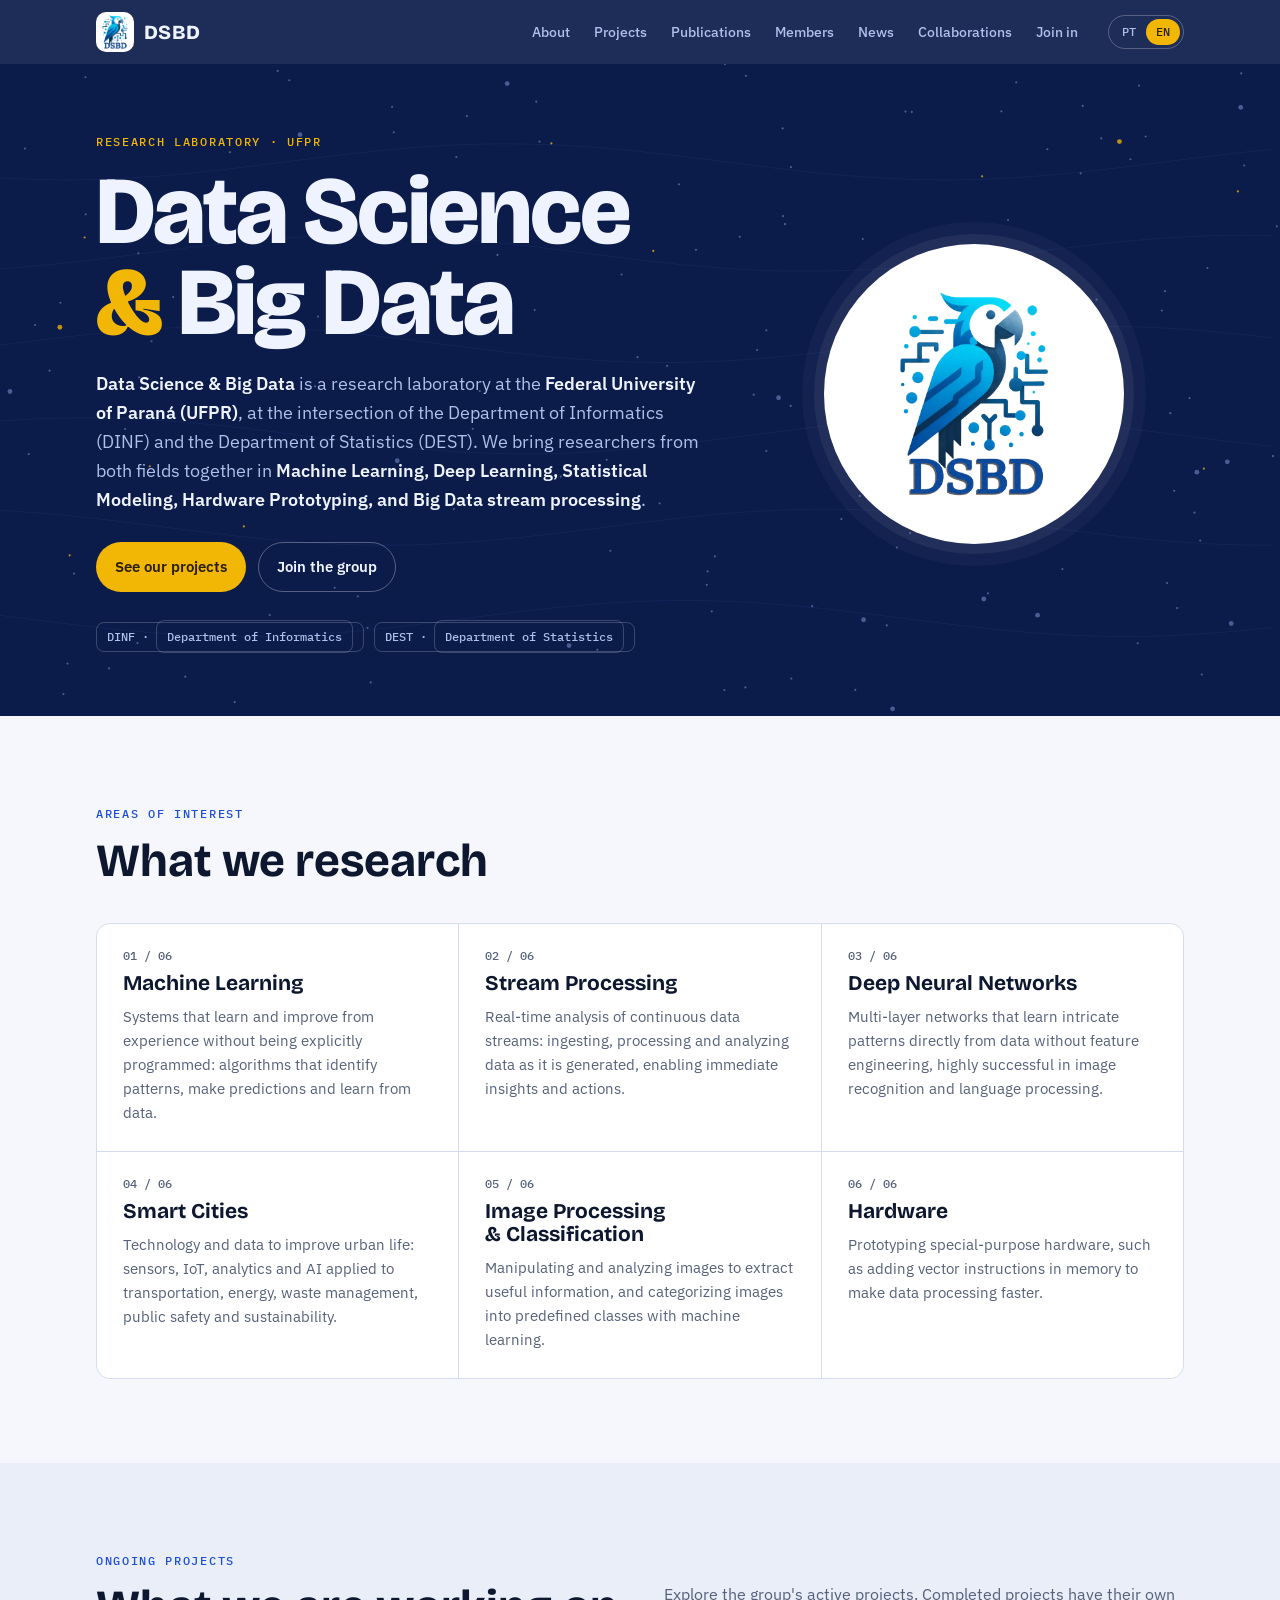
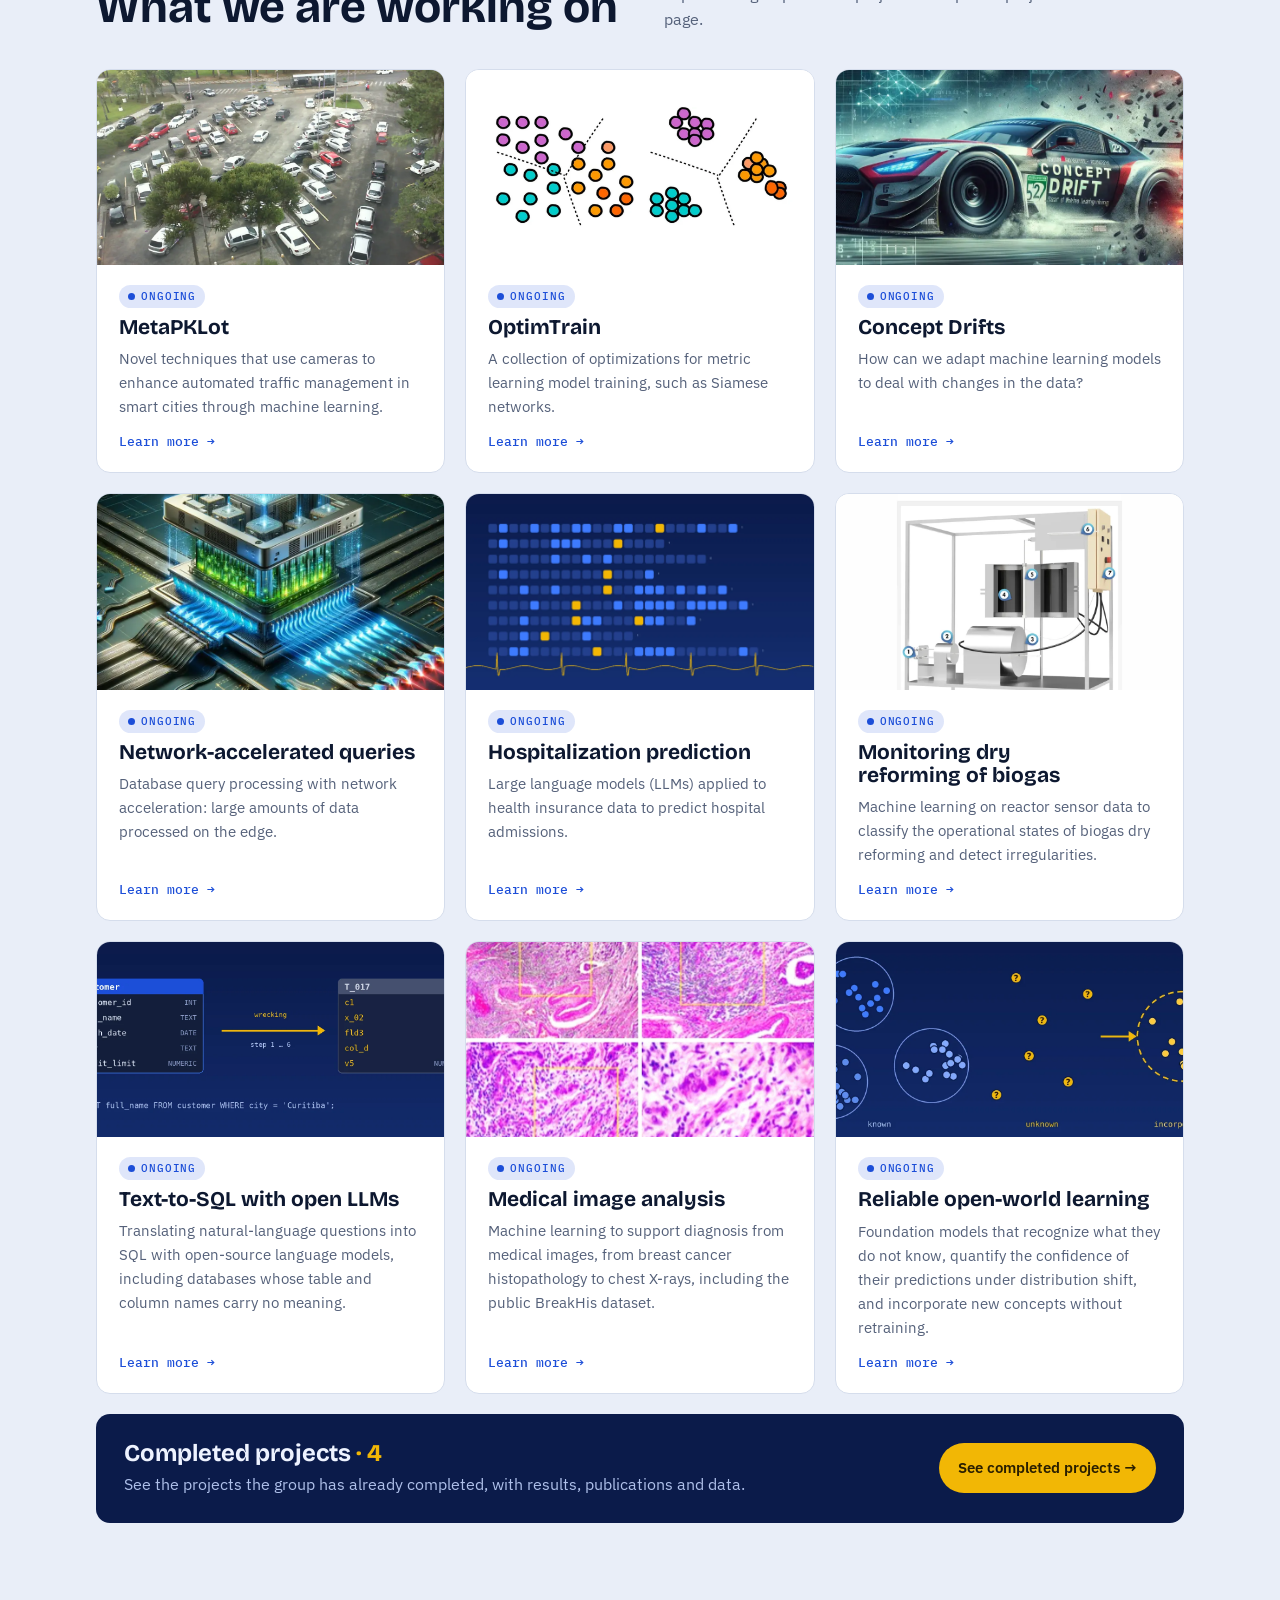
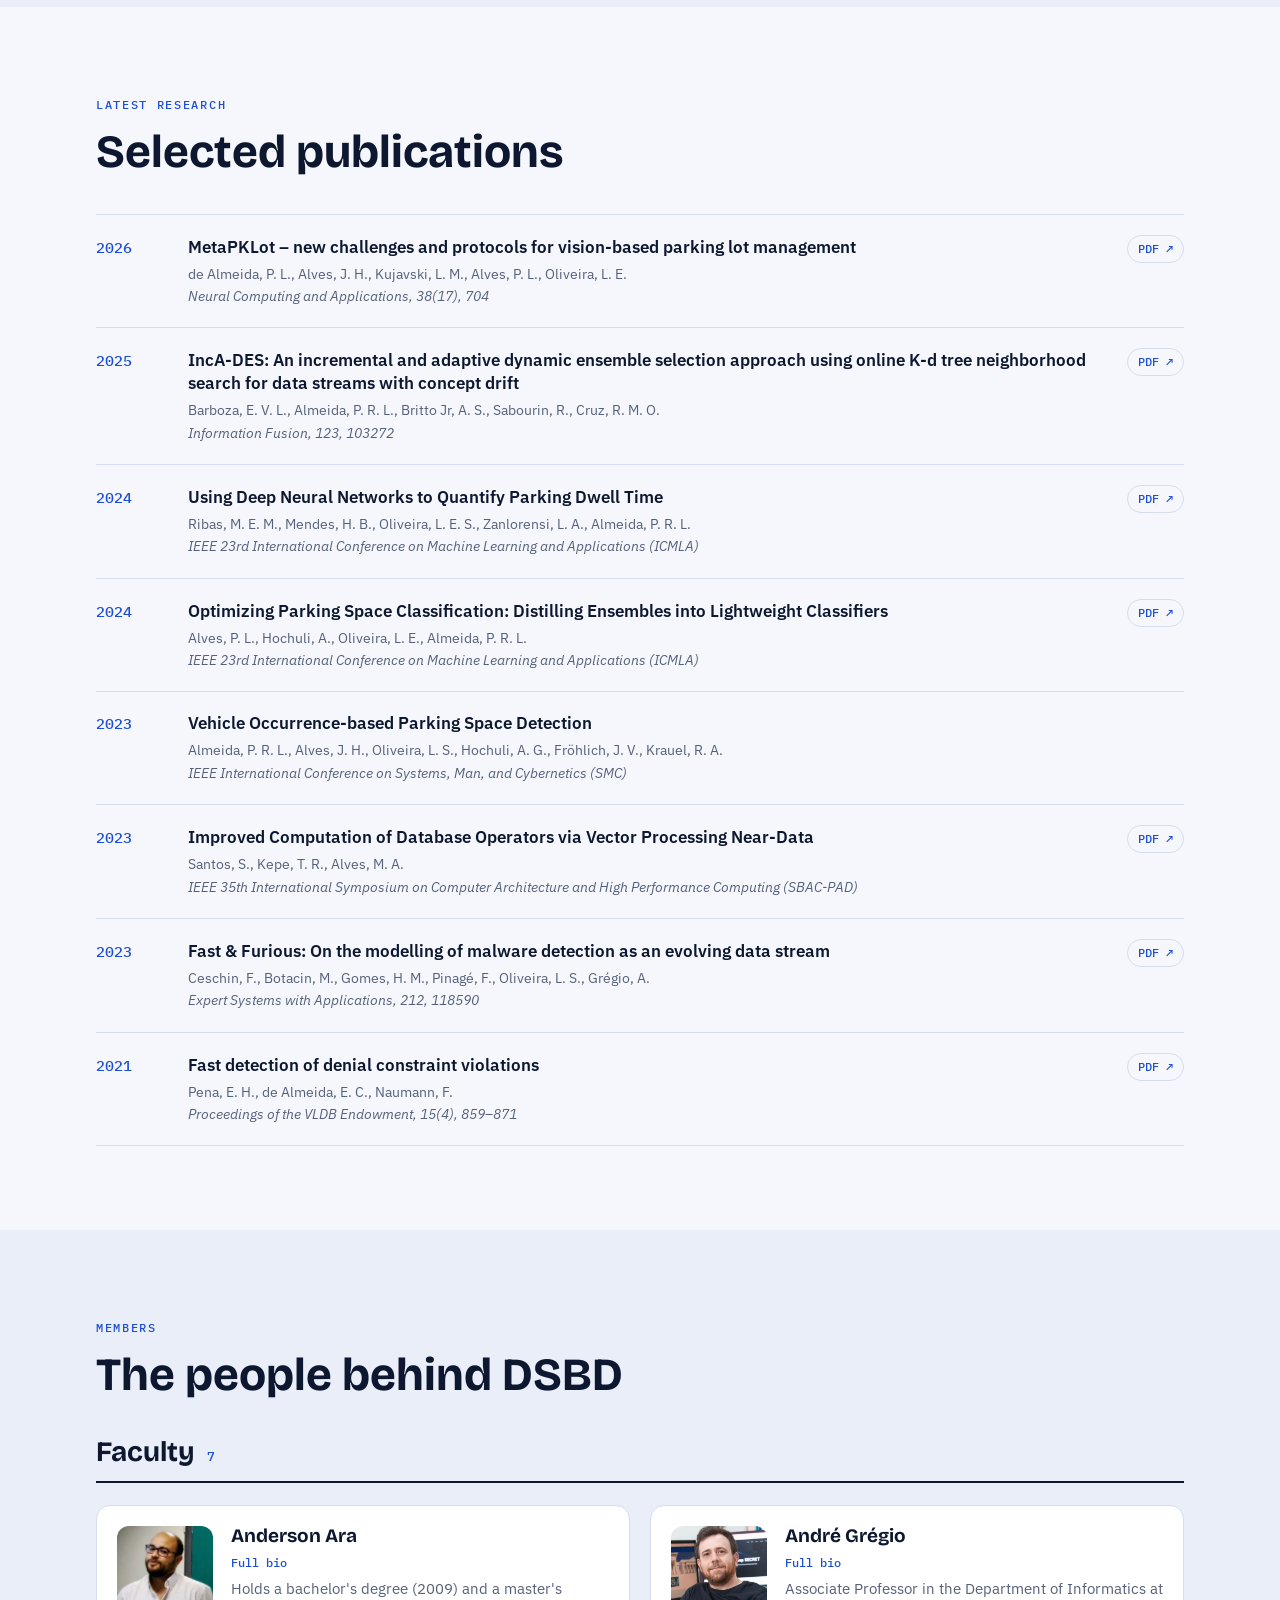
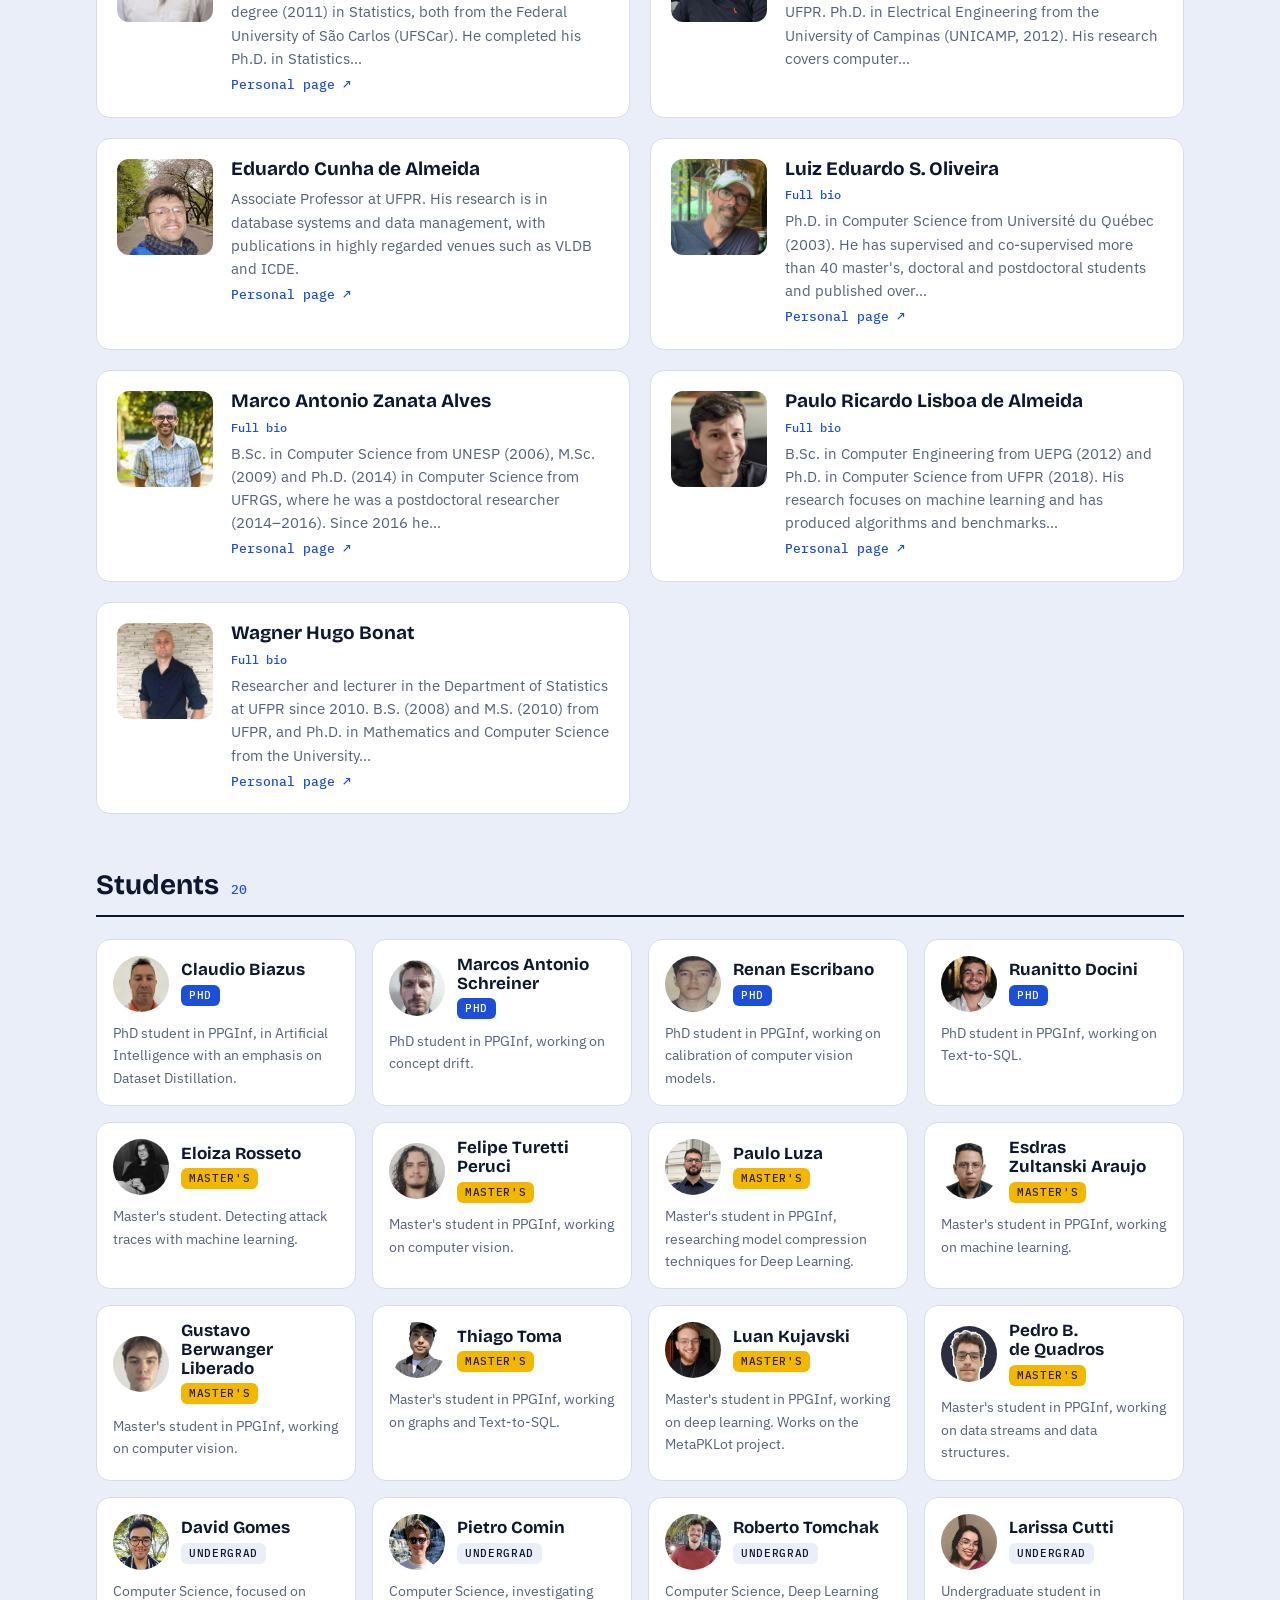
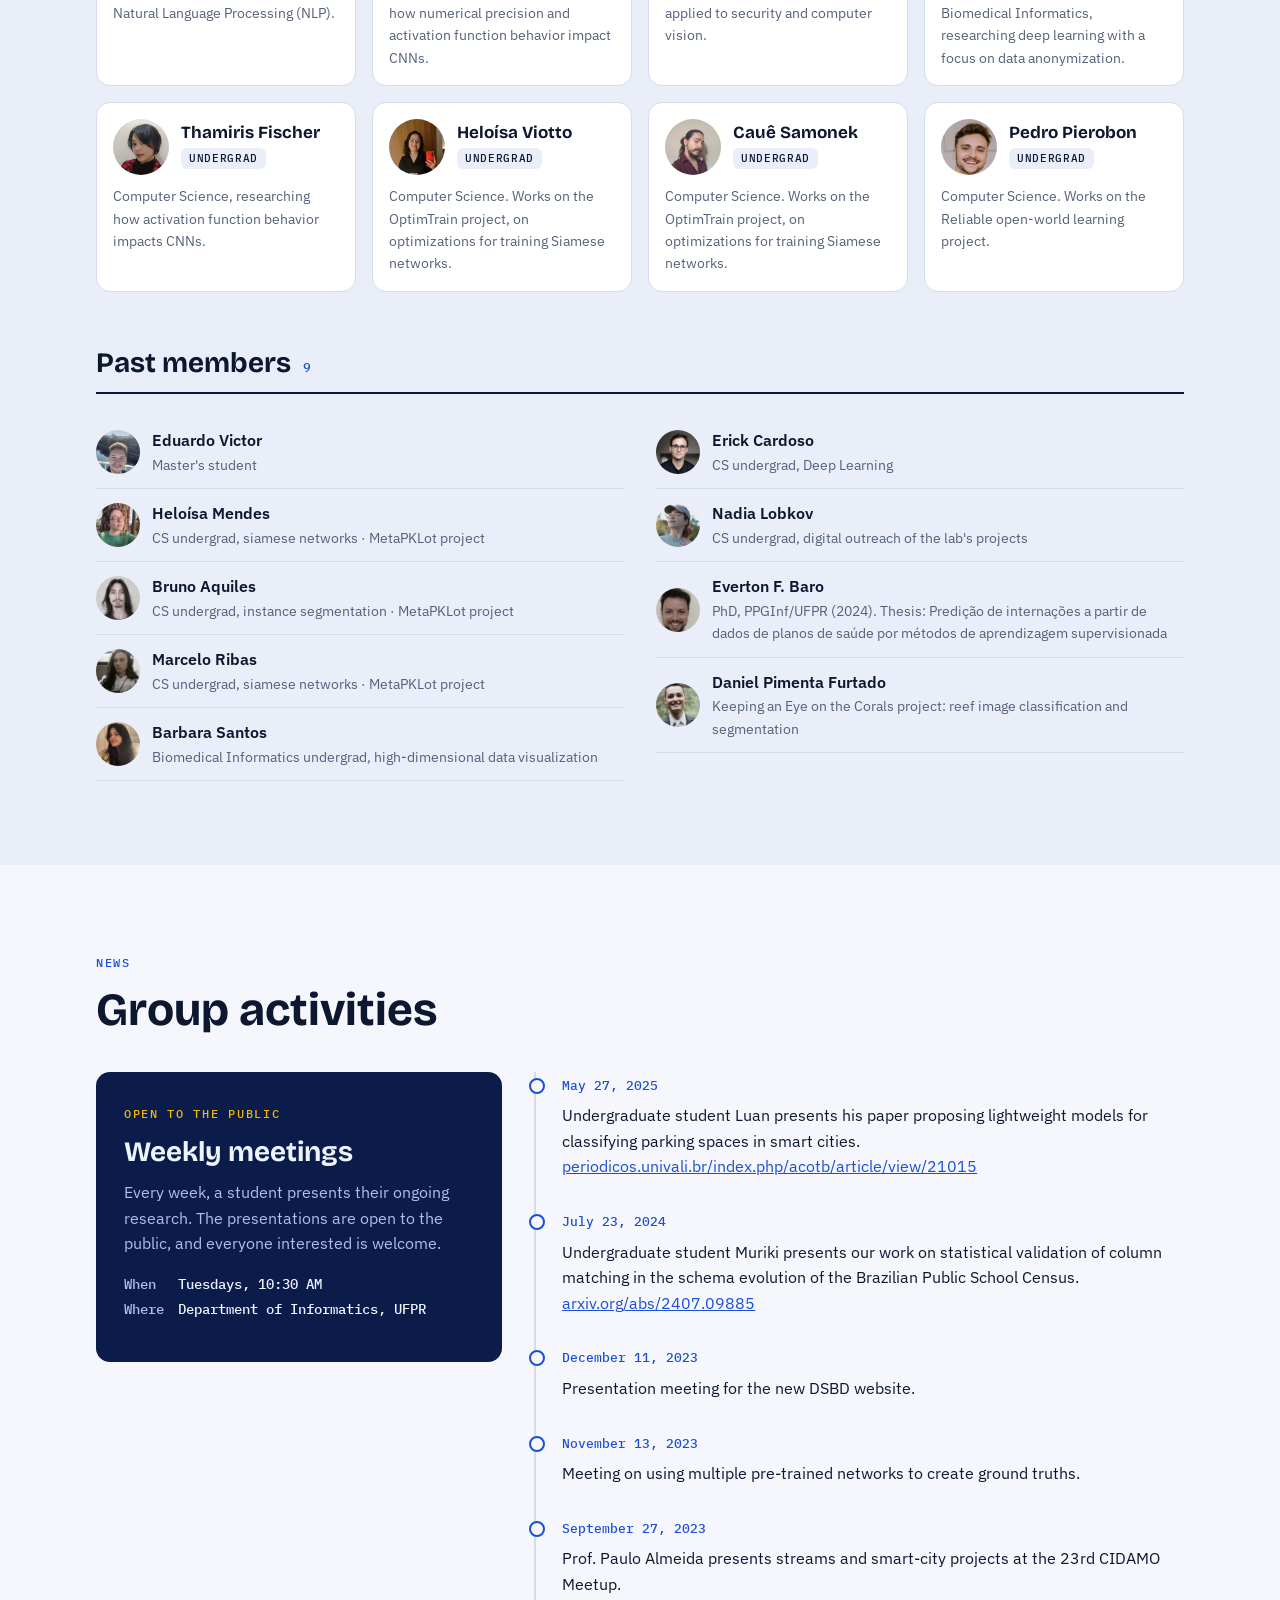
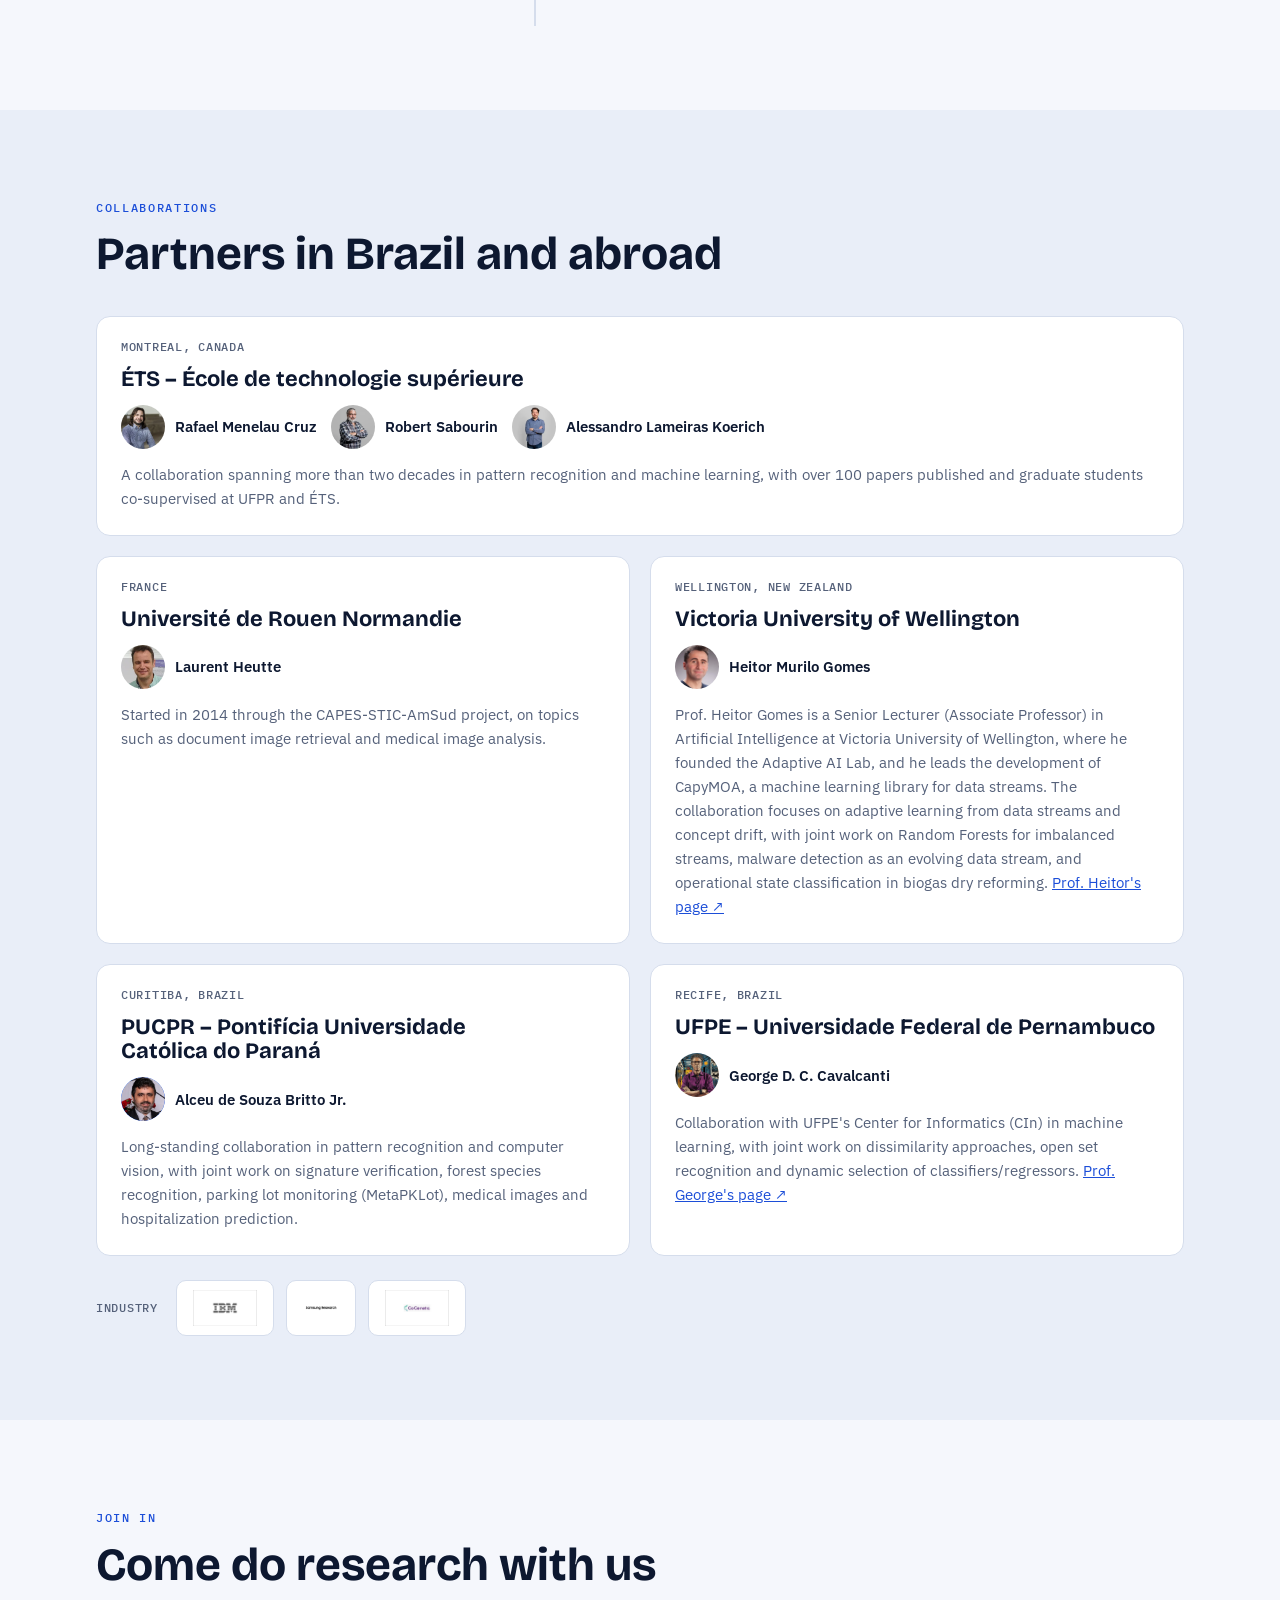
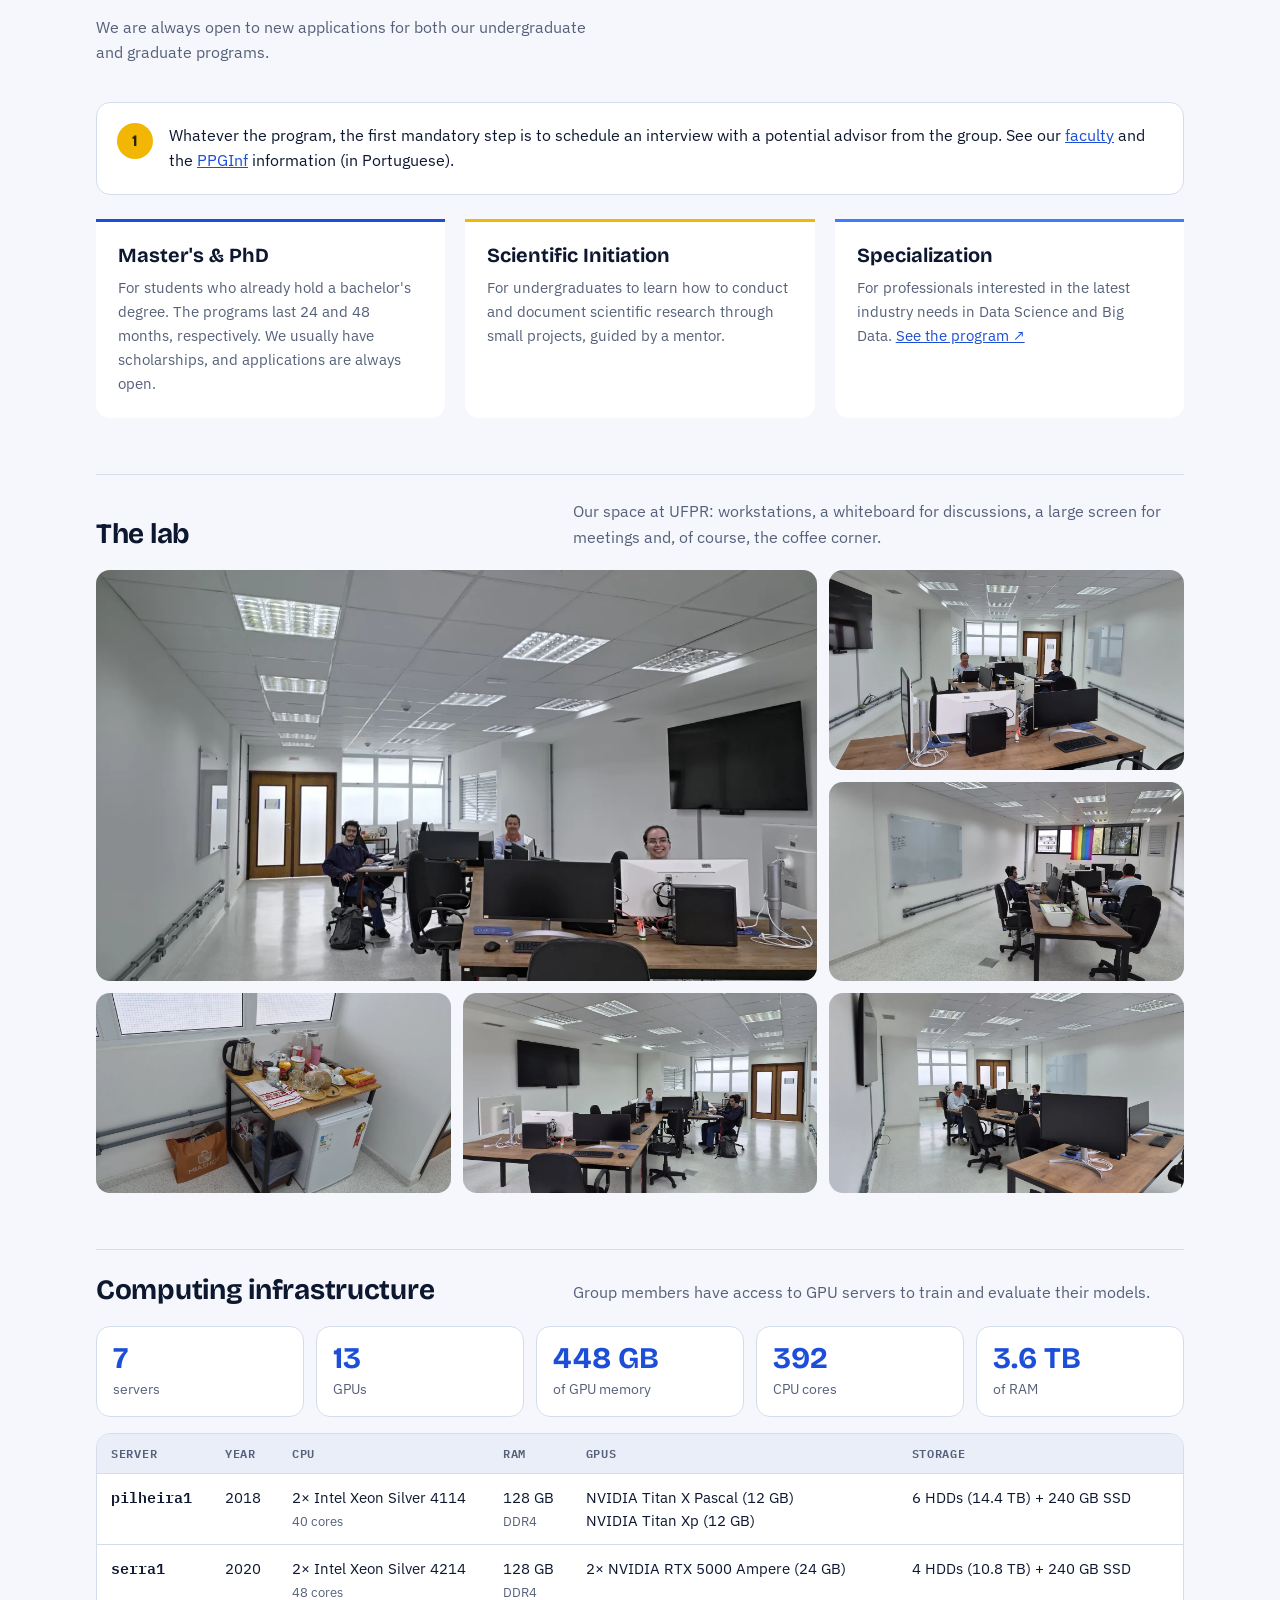
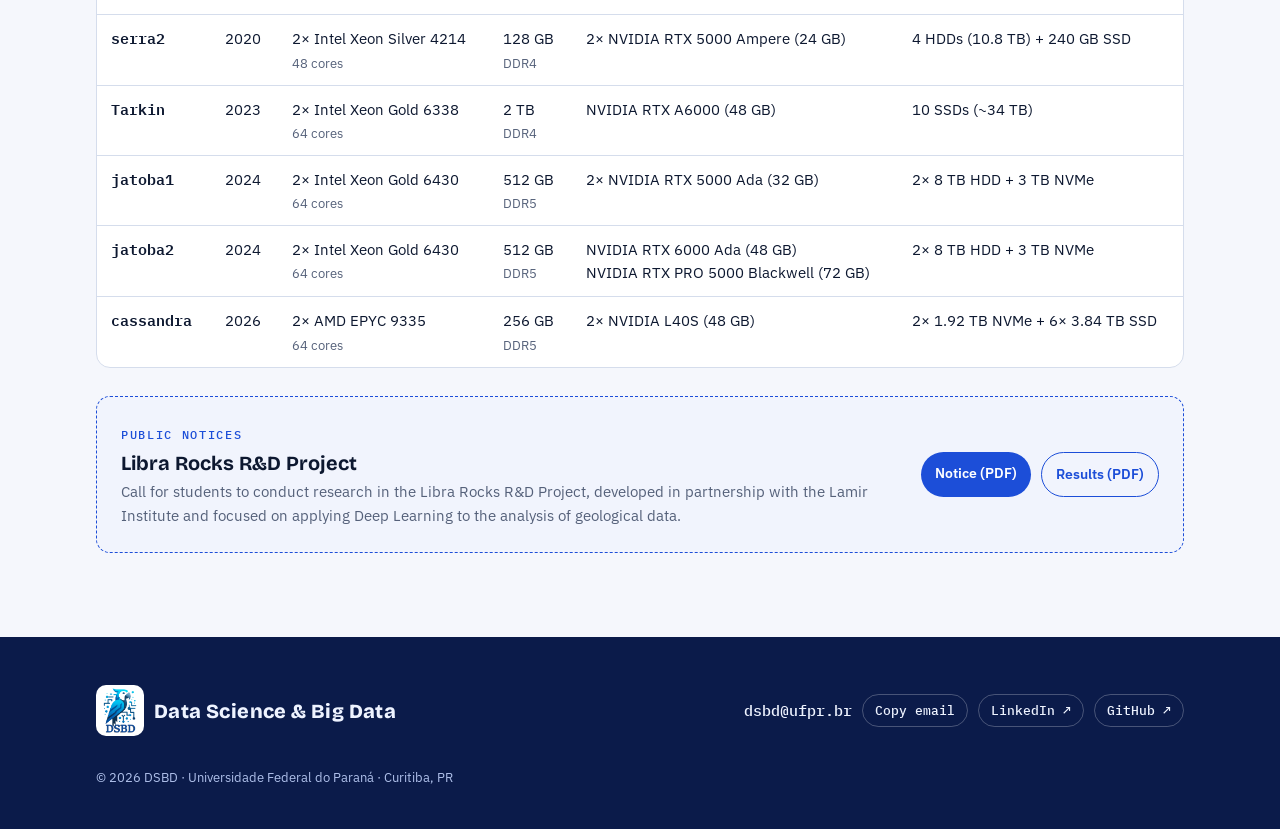
==== index.html @ 77e03396 "Integra o laboratório ao Faça parte e adiciona a infraestrutura de servidores Co-Authored-By: Claude" ====
<!doctype html>
<html lang="pt-BR">
<head>
<meta charset="utf-8">
<meta name="viewport" content="width=device-width, initial-scale=1, viewport-fit=cover">
<link rel="icon" type="image/webp" href="img/logo.webp">
<link rel="preconnect" href="https://fonts.googleapis.com">
<link rel="preconnect" href="https://fonts.gstatic.com" crossorigin>
<link rel="stylesheet" href="https://fonts.googleapis.com/css2?family=Bricolage+Grotesque:opsz,wght@12..96,500;12..96,700;12..96,800&family=IBM+Plex+Sans:wght@400;500;600&family=IBM+Plex+Mono:wght@400;500&display=swap">
<link rel="stylesheet" href="assets/site.css?v=202610221718">
<title>DSBD – Data Science &amp; Big Data · UFPR</title>
<meta name="description" content="Data Science &amp; Big Data (DSBD), laboratório de pesquisa da UFPR (DINF + DEST).">
</head>
<body data-page="home">

<section class="hero" id="sobre">
  <canvas id="stream" aria-hidden="true"></canvas>
  <div class="wrap">
    <div>
      <span class="eyebrow" data-i18n="hero_eyebrow"></span>
      <h1>Data Science<br><span class="amp">&amp;</span> Big Data</h1>
      <p class="lede" data-i18n-html="about"></p>
      <div class="cta">
        <a class="btn primary" href="#projetos" data-i18n="cta_projects"></a>
        <a class="btn ghost" href="#faca-parte" data-i18n="cta_join"></a>
      </div>
      <div class="dept"><span>DINF · <span data-i18n="dinf"></span></span><span>DEST · <span data-i18n="dest"></span></span></div>
    </div>
    <div class="logo-disc"><img src="img/logo.webp" alt="Logo do DSBD: papagaio azul" width="595" height="640"></div>
  </div>
</section>

<section class="band" id="areas">
  <div class="wrap">
    <div class="head"><div><span class="eyebrow" data-i18n="areas_eyebrow"></span><h2 data-i18n="areas_title"></h2></div></div>
    <div class="areas" id="areasList"></div>
  </div>
</section>

<section class="band alt" id="projetos">
  <div class="wrap">
    <div class="head"><div><span class="eyebrow" data-i18n="proj_eyebrow"></span><h2 data-i18n="proj_title"></h2></div><p data-i18n="proj_lede"></p></div>
    <div class="projects" id="projList"></div>
  </div>
</section>

<section class="band" id="publicacoes">
  <div class="wrap">
    <div class="head"><div><span class="eyebrow" data-i18n="pubs_eyebrow"></span><h2 data-i18n="pubs_title"></h2></div></div>
    <ol class="pubs" id="pubList"></ol>
  </div>
</section>

<section class="band alt" id="membros">
  <div class="wrap">
    <div class="head"><div><span class="eyebrow" data-i18n="mem_eyebrow"></span><h2 data-i18n="mem_title"></h2></div></div>
    <div class="mgroup">
      <div class="mhead"><h3 data-i18n="tab_fac"></h3><span class="count" id="cnt-fac"></span></div>
      <div id="panel-fac" class="faculty"></div>
    </div>
    <div class="mgroup">
      <div class="mhead"><h3 data-i18n="tab_stu"></h3><span class="count" id="cnt-stu"></span></div>
      <div id="panel-stu" class="students"></div>
    </div>
    <div class="mgroup">
      <div class="mhead"><h3 data-i18n="tab_past"></h3><span class="count" id="cnt-past"></span></div>
      <ul id="panel-past" class="past"></ul>
    </div>
  </div>
</section>

<section class="band" id="noticias">
  <div class="wrap">
    <div class="head"><div><span class="eyebrow" data-i18n="news_eyebrow"></span><h2 data-i18n="news_title"></h2></div></div>
    <div class="news-grid">
      <aside class="meeting">
        <span class="eyebrow" data-i18n="meet_eyebrow"></span>
        <h3 data-i18n="meet_title"></h3>
        <p data-i18n="meet_text"></p>
        <dl class="when">
          <dt data-i18n="meet_when"></dt><dd data-i18n="meet_day"></dd>
          <dt data-i18n="meet_where"></dt><dd data-i18n="meet_place"></dd>
        </dl>
      </aside>
      <ol class="timeline" id="newsList"></ol>
    </div>
  </div>
</section>

<section class="band alt" id="colaboracoes">
  <div class="wrap">
    <div class="head"><div><span class="eyebrow" data-i18n="col_eyebrow"></span><h2 data-i18n="col_title"></h2></div></div>
    <div class="collab" id="collabList"></div>
    <div class="industry" id="industryList"></div>
  </div>
</section>

<section class="band" id="faca-parte">
  <div class="wrap">
    <div class="head"><div><span class="eyebrow" data-i18n="join_eyebrow"></span><h2 data-i18n="join_title"></h2></div><p data-i18n="join_lede"></p></div>
    <div class="step"><span class="n">1</span><p data-i18n-html="join_step"></p></div>
    <div class="join" id="joinList"></div>

    <div class="sub" id="laboratorio">
      <div class="subhead"><h3 data-i18n="lab_title"></h3><p data-i18n="lab_lede"></p></div>
      <div class="lab" id="labList"></div>
    </div>

    <div class="sub" id="infraestrutura">
      <div class="subhead"><h3 data-i18n="srv_title"></h3><p data-i18n="srv_lede"></p></div>
      <div class="srv-stats" id="srvStats"></div>
      <div class="srv-wrap"><table class="srv" id="srvTable"></table></div>
    </div>

    <div class="notice">
      <div><span class="eyebrow" data-i18n="notice_eyebrow"></span><h3 data-i18n="notice_title"></h3><p data-i18n="notice_text"></p></div>
      <div class="links">
        <a href="docs/edital-libra-rocks.pdf" target="_blank" rel="noopener" data-i18n="notice_doc"></a>
        <a class="sec" href="docs/resultados-libra-rocks.pdf" target="_blank" rel="noopener" data-i18n="notice_res"></a>
      </div>
    </div>
  </div>
  <dialog class="lightbox" id="labBox"><button type="button" class="lb-close">×</button><img alt=""><p></p></dialog>
</section>

<script src="assets/content.js?v=202610221718"></script>
<script src="assets/site.js?v=202610221718"></script>
</body>
</html>
---- assets/site.css ----
[hidden]{display:none!important}
/* Layout: sticky bar → stream-canvas hero → alternating full-width bands, each with a 1120px inner column */
:root{
  --paper:#F5F7FC; --paper-2:#E9EEF8; --card:#FFFFFF;
  --ink:#0D1830; --muted:#55617A; --line:#D5DDEC;
  --cobalt:#1C4ED8; --cobalt-ink:#FFFFFF; --sky:#3D7BFF; --macaw:#F2B705; --macaw-ink:#2A1F00;
  --hero:#0B1B4A; --hero-ink:#EEF3FF; --hero-muted:#AFC0EA;
  --f-display:"Bricolage Grotesque", "Segoe UI", system-ui, sans-serif;
  --f-body:"IBM Plex Sans", "Segoe UI", system-ui, sans-serif;
  --f-mono:"IBM Plex Mono", ui-monospace, "SFMono-Regular", Menlo, monospace;
  --r:14px; color-scheme:light;
}
@media (prefers-color-scheme: dark){ :root:not([data-theme="light"]){
  --paper:#0A1022; --paper-2:#0F1830; --card:#131E3A;
  --ink:#E6ECF8; --muted:#9AA8C6; --line:#24304F;
  --cobalt:#5B8CFF; --cobalt-ink:#06122E; --sky:#83A9FF; --macaw:#FFCB3D; --macaw-ink:#2A1F00;
  --hero:#060D24; --hero-ink:#EEF3FF; --hero-muted:#9FB2E2; color-scheme:dark }}
:root[data-theme="dark"]{
  --paper:#0A1022; --paper-2:#0F1830; --card:#131E3A;
  --ink:#E6ECF8; --muted:#9AA8C6; --line:#24304F;
  --cobalt:#5B8CFF; --cobalt-ink:#06122E; --sky:#83A9FF; --macaw:#FFCB3D; --macaw-ink:#2A1F00;
  --hero:#060D24; --hero-ink:#EEF3FF; --hero-muted:#9FB2E2; color-scheme:dark }

*{box-sizing:border-box}
html{scroll-behavior:smooth;scroll-padding-top:80px}
body{margin:0;background:var(--paper);color:var(--ink);font:400 16px/1.6 var(--f-body)}
body::before{content:"";position:fixed;inset:0 0 auto;height:env(safe-area-inset-top,0px);z-index:60;background:var(--hero)}
a{color:var(--cobalt)}
a:focus-visible,button:focus-visible{outline:3px solid var(--macaw);outline-offset:2px;border-radius:6px}
img{max-width:100%}
.wrap{max-width:1120px;margin:0 auto;padding-left:max(16px,env(safe-area-inset-left,0px));padding-right:max(16px,env(safe-area-inset-right,0px))}
h1,h2,h3{font-family:var(--f-display);text-wrap:balance;margin:0;line-height:1.1}
.eyebrow{font:500 12px/1 var(--f-mono);letter-spacing:.14em;text-transform:uppercase;color:var(--cobalt)}

/* header */
header.bar{position:sticky;top:env(safe-area-inset-top,0px);z-index:50;background:color-mix(in srgb,var(--hero) 92%,transparent);backdrop-filter:blur(10px);color:var(--hero-ink)}
.bar .wrap{display:flex;align-items:center;gap:20px;min-height:64px}
.brand{display:flex;align-items:center;gap:10px;color:inherit;text-decoration:none;font:800 20px/1 var(--f-display);letter-spacing:.02em}
.brand img{width:38px;height:auto;background:#fff;border-radius:10px;padding:3px}
.bar nav{margin-left:auto;display:flex;gap:4px;flex-wrap:wrap}
.bar nav a{color:var(--hero-muted);text-decoration:none;font-size:14px;font-weight:500;padding:8px 10px;border-radius:8px}
.bar nav a:hover{color:var(--hero-ink);background:rgba(255,255,255,.08)}
.lang{display:flex;border:1px solid rgba(255,255,255,.25);border-radius:999px;padding:3px}
.lang button{all:unset;cursor:pointer;font:500 12px/1 var(--f-mono);padding:7px 10px;border-radius:999px;color:var(--hero-muted)}
.lang button[aria-pressed="true"]{background:var(--macaw);color:var(--macaw-ink)}
.menu-btn{all:unset;display:none;cursor:pointer;color:var(--hero-ink);font:500 13px/1 var(--f-mono);padding:8px 10px;border:1px solid rgba(255,255,255,.25);border-radius:8px}
@media (max-width:900px){
  .menu-btn{display:inline-block;margin-left:auto}
  .bar .wrap{flex-wrap:wrap}
  .bar nav{display:none;order:9;width:100%;margin:0;padding-bottom:12px}
  .bar.open nav{display:flex}
}

/* hero */
.hero{position:relative;background:var(--hero);color:var(--hero-ink);overflow:hidden}
.hero canvas{position:absolute;inset:0;width:100%;height:100%;opacity:.9}
.hero .wrap{position:relative;padding-block:72px 64px;display:grid;grid-template-columns:minmax(0,1.5fr) minmax(0,1fr);gap:40px;align-items:center}
.hero h1{font-size:clamp(44px,8vw,96px);font-weight:800;letter-spacing:-.02em;line-height:.95}
.hero h1 .amp{color:var(--macaw)}
.hero .lede{max-width:56ch;color:var(--hero-muted);font-size:18px;margin:22px 0 28px}
.hero .lede strong{color:var(--hero-ink);font-weight:600}
.hero .eyebrow{color:var(--macaw);display:block;margin-bottom:18px}
.cta{display:flex;gap:12px;flex-wrap:wrap}
.btn{display:inline-flex;align-items:center;gap:8px;text-decoration:none;font-weight:600;font-size:15px;padding:12px 18px;border-radius:999px;border:1px solid transparent}
.btn.primary{background:var(--macaw);color:var(--macaw-ink)}
.btn.ghost{color:var(--hero-ink);border-color:rgba(255,255,255,.3)}
.btn.ghost:hover{background:rgba(255,255,255,.08)}
.logo-disc{justify-self:center;width:min(300px,70vw);aspect-ratio:1;border-radius:50%;background:#fff;display:grid;place-items:center;box-shadow:0 0 0 10px rgba(255,255,255,.06),0 0 0 22px rgba(255,255,255,.03)}
.logo-disc img{width:64%;height:auto}
.dept{display:flex;gap:10px;flex-wrap:wrap;margin-top:30px;font:500 12px/1 var(--f-mono);color:var(--hero-muted)}
.dept span{border:1px solid rgba(255,255,255,.2);padding:8px 10px;border-radius:8px}
@media (max-width:760px){.hero .wrap{grid-template-columns:1fr;padding-block:44px}.logo-disc{width:150px;justify-self:start;order:-1}}

/* sections */
section.band{padding-block:84px}
section.band.alt{background:var(--paper-2)}
.head{display:flex;justify-content:space-between;align-items:end;gap:24px;flex-wrap:wrap;margin-bottom:36px}
.head h2{font-size:clamp(30px,4.5vw,46px);font-weight:700;margin-top:10px}
.head p{max-width:52ch;color:var(--muted);margin:0}

/* areas */
.areas{display:grid;grid-template-columns:repeat(3,minmax(0,1fr));gap:1px;background:var(--line);border:1px solid var(--line);border-radius:var(--r);overflow:hidden}
.area{background:var(--card);padding:26px;display:flex;flex-direction:column;gap:10px}
.area .ix{font:500 12px/1 var(--f-mono);color:var(--muted)}
.area h3{font-size:21px;font-weight:700}
.area p{margin:0;color:var(--muted);font-size:15px}
@media (max-width:900px){.areas{grid-template-columns:repeat(2,minmax(0,1fr))}}
@media (max-width:560px){.areas{grid-template-columns:1fr}}

/* projects */
.projects{display:grid;grid-template-columns:repeat(6,minmax(0,1fr));gap:20px}
.proj{grid-column:span 2;display:flex;flex-direction:column;background:var(--card);border:1px solid var(--line);border-radius:var(--r);overflow:hidden;text-decoration:none;color:inherit;transition:transform .2s,border-color .2s}
.proj.half{grid-column:span 3}
.proj.full{grid-column:1/-1}
.proj:hover{transform:translateY(-3px);border-color:var(--cobalt)}
.proj .ph{aspect-ratio:16/9;background:linear-gradient(135deg,var(--cobalt),var(--hero));overflow:hidden}
.proj .ph img{width:100%;height:100%;object-fit:cover;display:block}
.proj .bd{padding:20px 22px 24px;display:flex;flex-direction:column;gap:8px;flex:1}
.proj h3{font-size:21px}
.proj p{margin:0;color:var(--muted);font-size:15px}
.proj .more{margin-top:auto;padding-top:8px;font:500 13px/1 var(--f-mono);color:var(--cobalt)}
@media (max-width:900px){.projects{grid-template-columns:repeat(2,minmax(0,1fr))}.proj,.proj.half,.proj.full{grid-column:span 1}}
@media (max-width:560px){.projects{grid-template-columns:1fr}}

/* publications */
.pubs{list-style:none;margin:0;padding:0;display:grid;gap:0;border-top:1px solid var(--line)}
.pub{display:grid;grid-template-columns:72px minmax(0,1fr) auto;gap:20px;align-items:baseline;padding:20px 0;border-bottom:1px solid var(--line)}
.pub .yr{font:500 15px/1 var(--f-mono);color:var(--cobalt);font-variant-numeric:tabular-nums}
.pub .t{font-weight:600;font-size:17px;line-height:1.35}
.pub .a{color:var(--muted);font-size:14px;margin-top:4px}
.pub .v{font-style:italic;font-size:14px;color:var(--muted)}
.pub a.pdf{font:500 12px/1 var(--f-mono);text-decoration:none;border:1px solid var(--line);padding:7px 10px;border-radius:999px;white-space:nowrap}
.pub a.pdf:hover{border-color:var(--cobalt)}
@media (max-width:640px){.pub{grid-template-columns:1fr;gap:6px}}

/* members */
.faculty{display:grid;grid-template-columns:repeat(2,minmax(0,1fr));gap:20px}
.fac{display:grid;grid-template-columns:96px minmax(0,1fr);gap:18px;background:var(--card);border:1px solid var(--line);border-radius:var(--r);padding:20px}
.avatar{width:100%;aspect-ratio:1;border-radius:12px;object-fit:cover;background:linear-gradient(135deg,var(--sky),var(--cobalt));display:grid;place-items:center;color:#fff;font:700 26px/1 var(--f-display)}
.fac h3{font-size:19px}
.fac p{margin:8px 0 0;color:var(--muted);font-size:14.5px}
.fac details summary{cursor:pointer;color:var(--cobalt);font:500 12px/1 var(--f-mono);margin-top:10px;list-style:none}
.fac details summary::-webkit-details-marker{display:none}
.students{display:grid;grid-template-columns:repeat(auto-fill,minmax(230px,1fr));gap:16px}
.stu{background:var(--card);border:1px solid var(--line);border-radius:var(--r);padding:16px;display:flex;flex-direction:column;gap:10px}
.stu .top{display:flex;gap:12px;align-items:center}
.stu .avatar{width:56px;border-radius:50%;font-size:18px;flex:none}
.stu h3{font-size:17px}
.stu p{margin:0;color:var(--muted);font-size:14px}
.chip{display:inline-block;font:500 11px/1 var(--f-mono);letter-spacing:.06em;text-transform:uppercase;padding:5px 8px;border-radius:6px;background:var(--paper-2);color:var(--ink);margin-top:5px}
.chip.phd{background:var(--cobalt);color:var(--cobalt-ink)}
.chip.ms{background:var(--macaw);color:var(--macaw-ink)}
.past{columns:2 280px;column-gap:32px;margin:0;padding:0;list-style:none}
.past li{break-inside:avoid;padding:12px 0;border-bottom:1px solid var(--line)}
.past b{font-weight:600}
.past span{display:block;color:var(--muted);font-size:14px}
@media (max-width:760px){.faculty{grid-template-columns:1fr}.fac{grid-template-columns:72px minmax(0,1fr)}}

/* news */
.news-grid{display:grid;grid-template-columns:minmax(0,1fr) minmax(0,1.6fr);gap:32px;align-items:start}
.meeting{background:var(--hero);color:var(--hero-ink);border-radius:var(--r);padding:28px;position:sticky;top:96px}
.meeting .eyebrow{color:var(--macaw)}
.meeting h3{font-size:28px;margin:12px 0}
.meeting p{color:var(--hero-muted);margin:0 0 18px}
.when{display:grid;grid-template-columns:auto 1fr;gap:6px 14px;font:500 14px/1.4 var(--f-mono)}
.when dt{color:var(--hero-muted)}
.when dd{margin:0}
.timeline{list-style:none;margin:0;padding:0;border-left:2px solid var(--line)}
.timeline li{position:relative;padding:0 0 28px 26px}
.timeline li::before{content:"";position:absolute;left:-7px;top:6px;width:12px;height:12px;border-radius:50%;background:var(--paper);border:2px solid var(--cobalt)}
.timeline time{font:500 13px/1 var(--f-mono);color:var(--cobalt)}
.timeline p{margin:6px 0 0}
.timeline a{word-break:break-word}
@media (max-width:800px){.news-grid{grid-template-columns:1fr}.meeting{position:static}}

/* collaborations */
.collab{display:grid;grid-template-columns:repeat(2,minmax(0,1fr));gap:20px}
.inst{background:var(--card);border:1px solid var(--line);border-radius:var(--r);padding:24px;display:flex;flex-direction:column;gap:14px}
.inst.wide{grid-column:1/-1}
.inst .where{font:500 12px/1 var(--f-mono);color:var(--muted);letter-spacing:.06em;text-transform:uppercase}
.inst h3{font-size:22px}
.inst p{margin:0;color:var(--muted);font-size:15px}
.people{display:flex;gap:14px;flex-wrap:wrap}
.person{display:flex;align-items:center;gap:10px;font-weight:600;font-size:14.5px}
.person .avatar{width:44px;border-radius:50%;font-size:15px}
.industry{display:flex;gap:12px;flex-wrap:wrap;margin-top:24px;align-items:center}
.industry .lbl{font:500 12px/1 var(--f-mono);color:var(--muted);letter-spacing:.06em;text-transform:uppercase;margin-right:6px}
.industry span.co{font:700 18px/1 var(--f-display);padding:12px 18px;border:1px solid var(--line);border-radius:10px;background:var(--card)}
@media (max-width:760px){.collab{grid-template-columns:1fr}}

/* join */
.join{display:grid;grid-template-columns:repeat(3,minmax(0,1fr));gap:20px}
.join .opt{border-top:3px solid var(--cobalt);background:var(--card);border-radius:0 0 var(--r) var(--r);padding:22px;display:flex;flex-direction:column;gap:10px}
.join .opt:nth-child(2){border-top-color:var(--macaw)}
.join .opt:nth-child(3){border-top-color:var(--sky)}
.join h3{font-size:20px}
.join p{margin:0;color:var(--muted);font-size:15px}
.step{display:flex;gap:16px;align-items:flex-start;background:var(--card);border:1px solid var(--line);border-radius:var(--r);padding:20px;margin-bottom:24px}
.step .n{flex:none;width:36px;height:36px;border-radius:50%;background:var(--macaw);color:var(--macaw-ink);display:grid;place-items:center;font:700 16px/1 var(--f-display)}
.step p{margin:0}
.notice{margin-top:28px;display:grid;grid-template-columns:minmax(0,1fr) auto;gap:20px;align-items:center;padding:24px;border-radius:var(--r);border:1px dashed var(--cobalt);background:color-mix(in srgb,var(--cobalt) 6%,var(--card))}
.notice h3{font-size:20px;margin:6px 0}
.notice p{margin:0;color:var(--muted);font-size:15px}
.notice .links{display:flex;gap:10px;flex-wrap:wrap}
.notice .links a{text-decoration:none;font-weight:600;font-size:14px;padding:10px 14px;border-radius:999px;background:var(--cobalt);color:var(--cobalt-ink)}
.notice .links a.sec{background:transparent;color:var(--cobalt);border:1px solid var(--cobalt)}
@media (max-width:820px){.join{grid-template-columns:1fr}.notice{grid-template-columns:1fr}}

/* footer */
footer{background:var(--hero);color:var(--hero-muted);padding-block:48px 40px}
footer .wrap{display:flex;gap:32px;flex-wrap:wrap;justify-content:space-between;align-items:center}
footer .brand img{width:48px}
footer .brand{color:var(--hero-ink)}
footer .contact{display:flex;gap:10px;flex-wrap:wrap;align-items:center}
footer .mail{font:500 15px/1 var(--f-mono);color:var(--hero-ink);user-select:all}
footer button,footer a.li{all:unset;cursor:pointer;font:500 13px/1 var(--f-mono);padding:9px 12px;border:1px solid rgba(255,255,255,.25);border-radius:999px;color:var(--hero-ink)}
footer small{display:block;width:100%;font-size:13px}
@media (prefers-reduced-motion:reduce){html{scroll-behavior:auto}.proj{transition:none}}

/* ---------- logo sizing for local webp ---------- */
.brand img{object-fit:contain}

/* ---------- industry logos ---------- */
.industry .co-logo{display:flex;align-items:center;justify-content:center;background:#fff;border:1px solid var(--line);border-radius:10px;padding:10px 16px;height:56px}
.industry .co-logo img{max-height:36px;width:auto;display:block}

/* ---------- finished-projects call-out on home ---------- */
.finished-cta{grid-column:1/-1;display:grid;grid-template-columns:minmax(0,1fr) auto;gap:20px;align-items:center;padding:26px 28px;border-radius:var(--r);background:var(--hero);color:var(--hero-ink);text-decoration:none}
.finished-cta h3{font-size:24px}
.finished-cta p{margin:6px 0 0;color:var(--hero-muted)}
.finished-cta .btn{white-space:nowrap}
.finished-cta:hover .btn{filter:brightness(1.05)}
@media (max-width:640px){.finished-cta{grid-template-columns:1fr}}

/* ---------- status chip ---------- */
.status{display:inline-flex;align-items:center;gap:6px;font:500 11px/1 var(--f-mono);letter-spacing:.08em;text-transform:uppercase;padding:6px 9px;border-radius:999px;width:max-content}
.status::before{content:"";width:7px;height:7px;border-radius:50%;background:currentColor}
.status.ongoing{background:color-mix(in srgb,var(--cobalt) 14%,transparent);color:var(--cobalt)}
.status.finished{background:color-mix(in srgb,var(--macaw) 22%,transparent);color:var(--ink)}
.status.finished::before{background:var(--macaw)}

/* ---------- sub-page hero ---------- */
.subhero{background:var(--hero);color:var(--hero-ink)}
.subhero .wrap{padding-block:56px 48px}
.subhero .eyebrow{color:var(--macaw)}
.subhero h1{font-size:clamp(34px,6vw,64px);font-weight:800;letter-spacing:-.015em;margin-top:14px}
.subhero p{color:var(--hero-muted);max-width:60ch;font-size:18px;margin:16px 0 0}
.subhero a.back{display:inline-block;margin-top:22px;color:var(--hero-ink);font:500 13px/1 var(--f-mono);text-decoration:none;border-bottom:1px solid rgba(255,255,255,.35);padding-bottom:4px}
.subhero .status.finished{color:var(--hero-ink)}
.subhero .status.ongoing{color:var(--sky)}

/* ---------- finished list ---------- */
.fin-list{display:grid;gap:24px}
.fin-item{display:grid;grid-template-columns:minmax(0,1fr) minmax(0,1.4fr);background:var(--card);border:1px solid var(--line);border-radius:var(--r);overflow:hidden;text-decoration:none;color:inherit;transition:border-color .2s,transform .2s}
.fin-item:hover{border-color:var(--cobalt);transform:translateY(-2px)}
.fin-item .ph{position:relative;min-height:240px;background:linear-gradient(135deg,var(--cobalt),var(--hero))}
.fin-item .ph img{position:absolute;inset:0;width:100%;height:100%;object-fit:cover;display:block}
.fin-item .bd{padding:26px 28px;display:flex;flex-direction:column;gap:12px;min-width:0}
.fin-item h2{font-size:26px}
.fin-item p{margin:0;color:var(--muted)}
.tags{display:flex;gap:6px;flex-wrap:wrap}
.tags span{font:500 12px/1 var(--f-mono);padding:6px 8px;border-radius:6px;background:var(--paper-2);color:var(--ink)}
.fin-item .meta{font:500 13px/1.4 var(--f-mono);color:var(--muted)}
.fin-item .more{margin-top:auto;font:500 13px/1 var(--f-mono);color:var(--cobalt)}
@media (max-width:760px){.fin-item{grid-template-columns:1fr}.fin-item .ph{aspect-ratio:16/9;min-height:0;max-width:100%}}

/* ---------- project detail ---------- */
.pcover{max-width:1120px;margin:0 auto;padding-left:max(16px,env(safe-area-inset-left,0px));padding-right:max(16px,env(safe-area-inset-right,0px));margin-top:-1px}
.pcover img{display:block;width:100%;max-height:420px;object-fit:cover;border-radius:0 0 var(--r) var(--r)}
.pgrid{display:grid;grid-template-columns:minmax(0,1fr) 320px;gap:48px;align-items:start}
.pbody{display:grid;gap:44px;min-width:0}
.pbody section h2{font-size:clamp(24px,3vw,30px);font-weight:700;margin-bottom:14px}
.pbody section p,.pbody section li{font-size:17px;line-height:1.7;max-width:68ch}
.pbody section ul{padding-left:20px;display:grid;gap:10px}
.pbody figure{margin:22px 0 0;background:var(--card);border:1px solid var(--line);border-radius:var(--r);padding:14px}
.pbody figure img{display:block;width:100%;height:auto;border-radius:8px;background:#fff}
.pbody figcaption{font-size:14px;color:var(--muted);margin-top:10px}
.pside{display:grid;gap:22px;position:sticky;top:96px}
.box{background:var(--card);border:1px solid var(--line);border-radius:var(--r);padding:20px}
.box h3{font:500 12px/1 var(--f-mono);letter-spacing:.12em;text-transform:uppercase;color:var(--muted);margin-bottom:14px}
.box ul{list-style:none;margin:0;padding:0;display:grid;gap:12px}
.box li a{font-weight:600;text-decoration:none}
.box li a:hover{text-decoration:underline}
.box li span{display:block;font-size:13px;color:var(--muted);margin-top:2px}
.team{display:grid;gap:10px}
.team .m{display:flex;align-items:center;gap:10px;font-size:14.5px;font-weight:600}
.team .m small{display:block;font-weight:400;color:var(--muted);font-size:12.5px}
.team .avatar{width:38px;border-radius:50%;font-size:13px;flex:none}
@media (max-width:900px){.pgrid{grid-template-columns:1fr}.pside{position:static}}

/* ---------- members: grouped ---------- */
.mgroup+.mgroup{margin-top:56px}
.mhead{display:flex;align-items:baseline;gap:12px;padding-bottom:14px;margin-bottom:22px;border-bottom:2px solid var(--ink)}
.mhead h3{font-size:clamp(22px,3vw,28px);font-weight:700}
.mhead .count{font:500 13px/1 var(--f-mono);color:var(--cobalt);font-variant-numeric:tabular-nums}
.past li{display:flex;gap:12px;align-items:center}
.past li .avatar{width:44px;border-radius:50%;font-size:14px;flex:none;filter:grayscale(.35)}

.pbody code{font:500 .9em/1 var(--f-mono);background:var(--paper-2);padding:2px 6px;border-radius:5px}

.pbody .video{position:relative;aspect-ratio:16/9;max-width:100%;margin:22px 0;border-radius:var(--r);overflow:hidden;background:#000;border:1px solid var(--line)}
.pbody .video iframe{position:absolute;inset:0;width:100%;height:100%;border:0}
.pbody section p a{font-weight:600;white-space:nowrap}

.pbody .note{font-size:15px;color:var(--muted);border-left:3px solid var(--macaw);padding:4px 0 4px 14px;margin-top:16px}

.past li span.avatar{display:grid;place-items:center;margin:0;font:700 14px/1 var(--f-display);color:#fff}

.fac .fac-link{display:inline-block;margin-top:8px;font:500 13px/1 var(--f-mono);color:var(--cobalt);text-decoration:none}
.fac .fac-link:hover{text-decoration:underline}

.team .m a{color:inherit;text-decoration:underline;text-decoration-color:var(--line);text-underline-offset:3px}
.team .m a:hover{color:var(--cobalt);text-decoration-color:currentColor}

/* laboratório */
.lab{display:grid;grid-template-columns:repeat(3,minmax(0,1fr));gap:12px}
.lab-ph{all:unset;cursor:zoom-in;display:block;border-radius:var(--r);overflow:hidden;background:var(--paper-2);aspect-ratio:16/9}
.lab-ph:first-child{grid-column:span 2;grid-row:span 2;aspect-ratio:auto}
.lab-ph img{width:100%;height:100%;object-fit:cover;display:block;transition:transform .4s ease}
.lab-ph:hover img{transform:scale(1.03)}
.lab-ph:focus-visible{outline:3px solid var(--cobalt);outline-offset:2px}
@media (max-width:760px){.lab{grid-template-columns:repeat(2,minmax(0,1fr))}.lab-ph:first-child{grid-row:auto;aspect-ratio:16/9}.lab-ph:last-child{grid-column:span 2}}
.lightbox{border:0;padding:0;background:transparent;max-width:min(1280px,94vw);max-height:92vh;overflow:visible}
.lightbox::backdrop{background:rgba(8,12,24,.86)}
.lightbox img{display:block;max-width:100%;max-height:84vh;border-radius:var(--r)}
.lightbox p{margin:10px 0 0;color:#fff;font-size:15px;text-align:center}
.lb-close{position:absolute;top:-14px;right:-14px;width:36px;height:36px;border-radius:50%;border:0;background:#fff;color:#111;font:600 22px/1 sans-serif;cursor:pointer}

/* faça parte: laboratório e infraestrutura */
.sub{margin-top:56px}
.subhead{display:grid;grid-template-columns:minmax(0,1fr) minmax(0,1.4fr);gap:8px 40px;align-items:end;margin-bottom:20px;padding-top:24px;border-top:1px solid var(--line)}
.subhead h3{font:700 clamp(22px,2.6vw,28px)/1.15 var(--f-display);margin:0;letter-spacing:-.01em}
.subhead p{margin:0;color:var(--muted)}
@media (max-width:760px){.subhead{grid-template-columns:1fr}}
.srv-stats{display:grid;grid-template-columns:repeat(5,minmax(0,1fr));gap:12px;margin-bottom:16px}
.srv-stats div{background:var(--card);border:1px solid var(--line);border-radius:var(--r);padding:16px}
.srv-stats b{display:block;font:700 clamp(22px,2.6vw,30px)/1 var(--f-display);color:var(--cobalt)}
.srv-stats span{display:block;margin-top:6px;font-size:13.5px;color:var(--muted)}
@media (max-width:760px){.srv-stats{grid-template-columns:repeat(2,minmax(0,1fr))}.srv-stats div:last-child{grid-column:span 2}}
.srv-wrap{overflow-x:auto;border:1px solid var(--line);border-radius:var(--r);background:var(--card)}
.srv{width:100%;border-collapse:collapse;font-size:14.5px;min-width:760px}
.srv th,.srv td{text-align:left;vertical-align:top;padding:12px 14px;border-bottom:1px solid var(--line)}
.srv thead th{font:600 12px/1.2 var(--f-mono);text-transform:uppercase;letter-spacing:.06em;color:var(--muted);background:var(--paper-2)}
.srv tbody tr:last-child>*{border-bottom:0}
.srv tbody th{font-family:var(--f-mono);font-weight:600;white-space:nowrap}
.srv small{display:block;color:var(--muted);font-size:12.5px;margin-top:2px}
.srv td:nth-child(2){font-variant-numeric:tabular-nums}
.srv td:nth-child(4){white-space:nowrap}
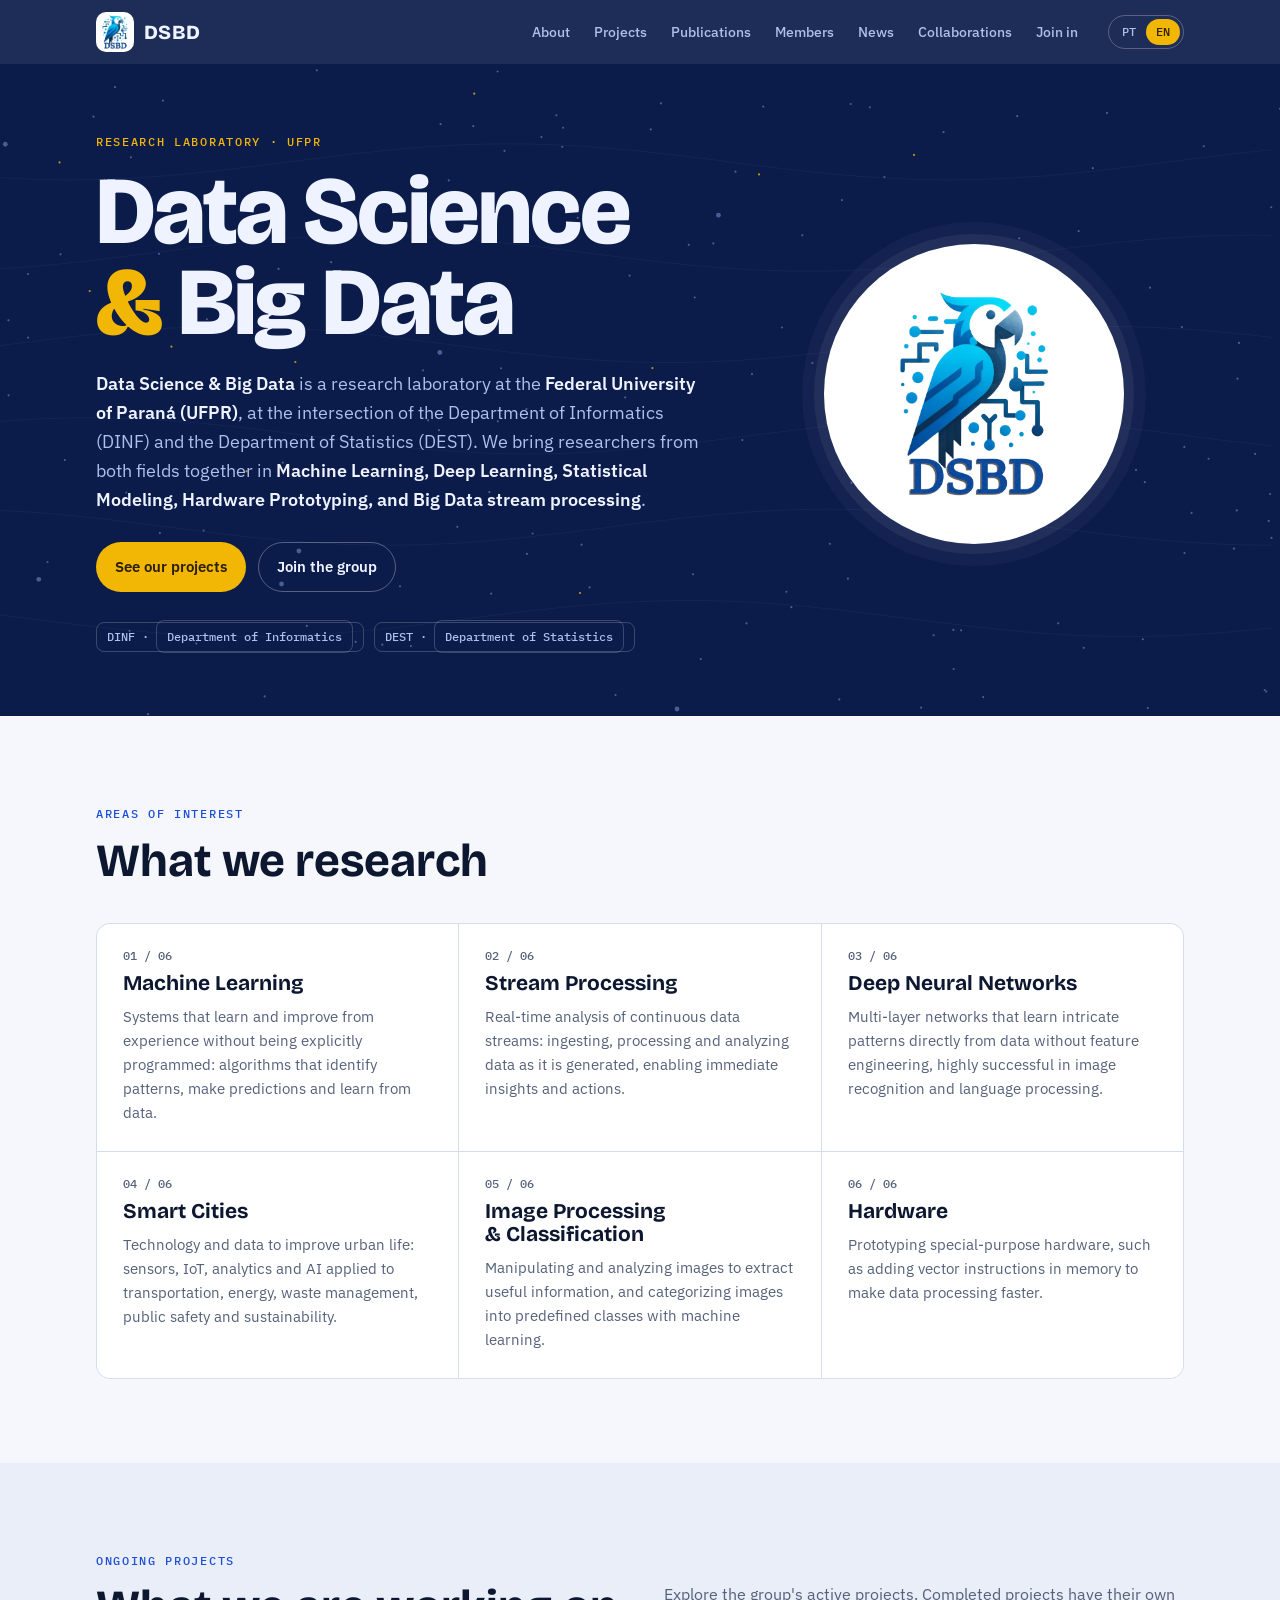
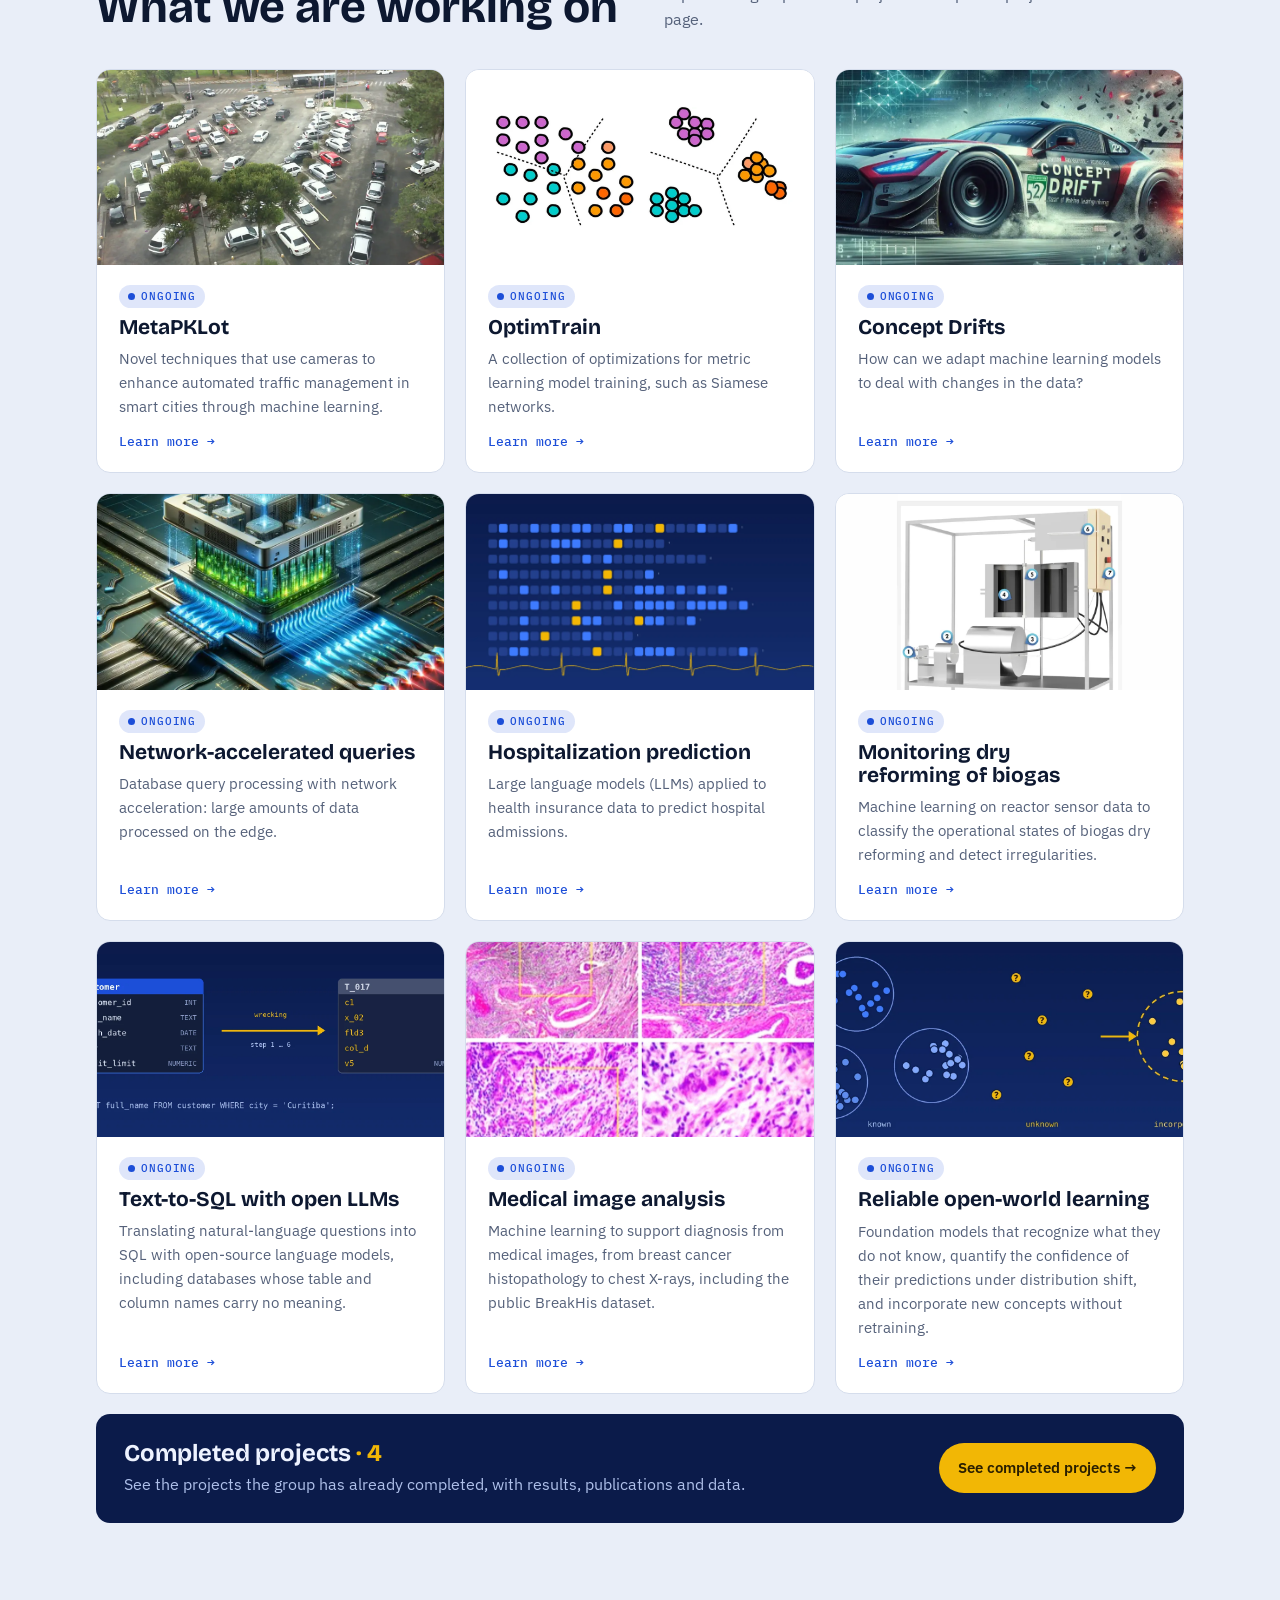
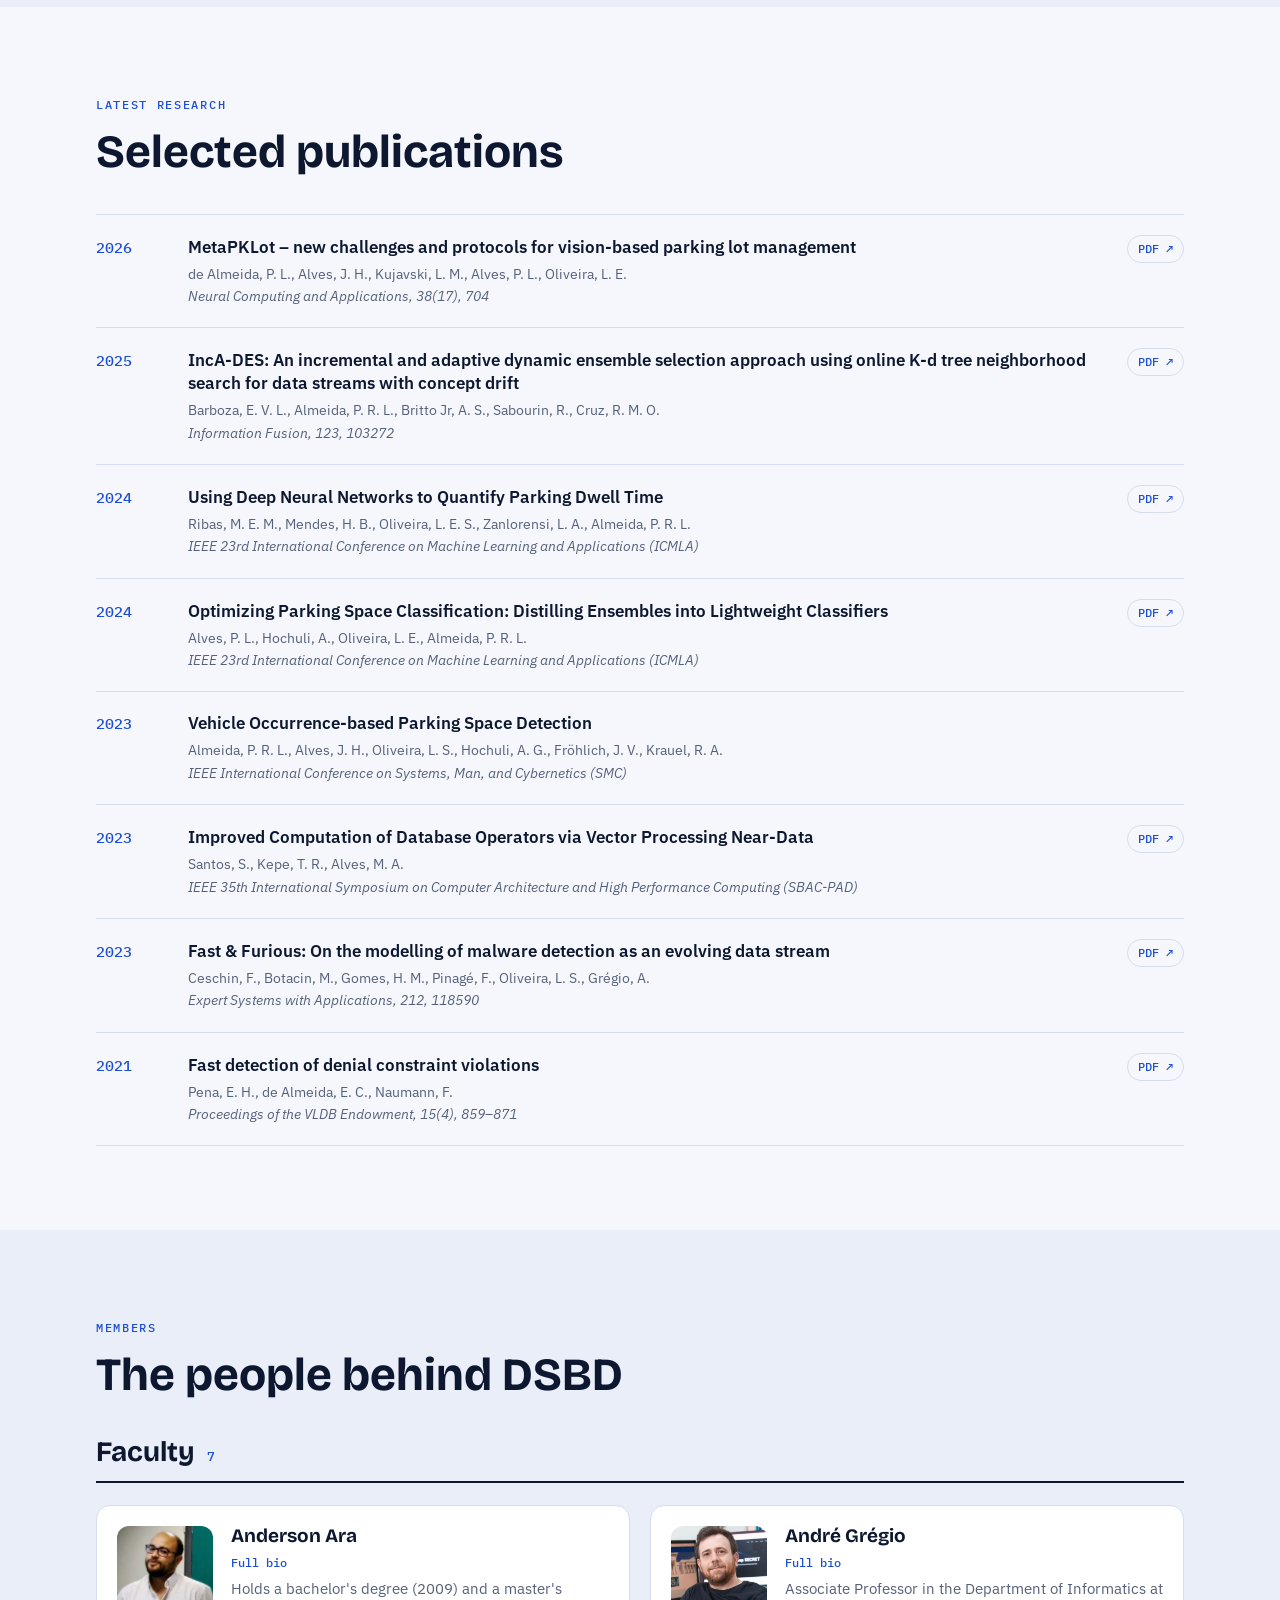
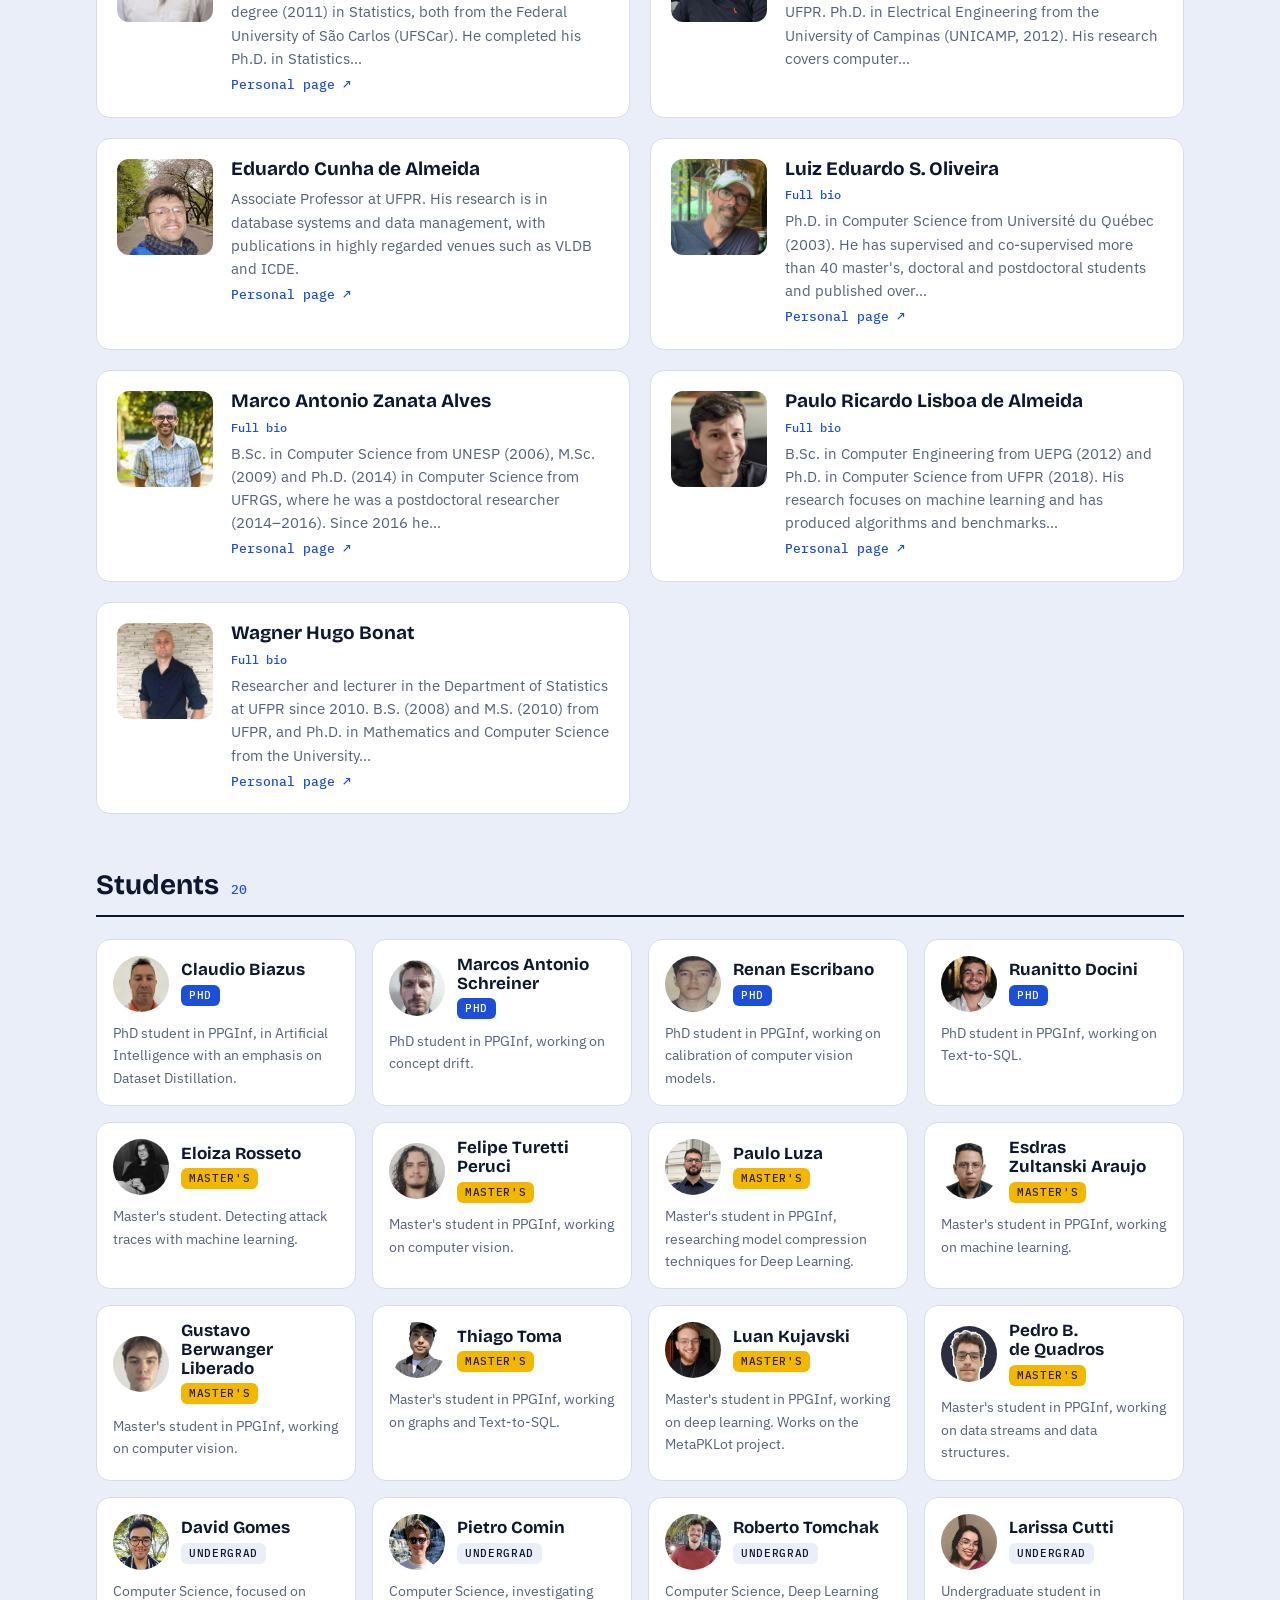
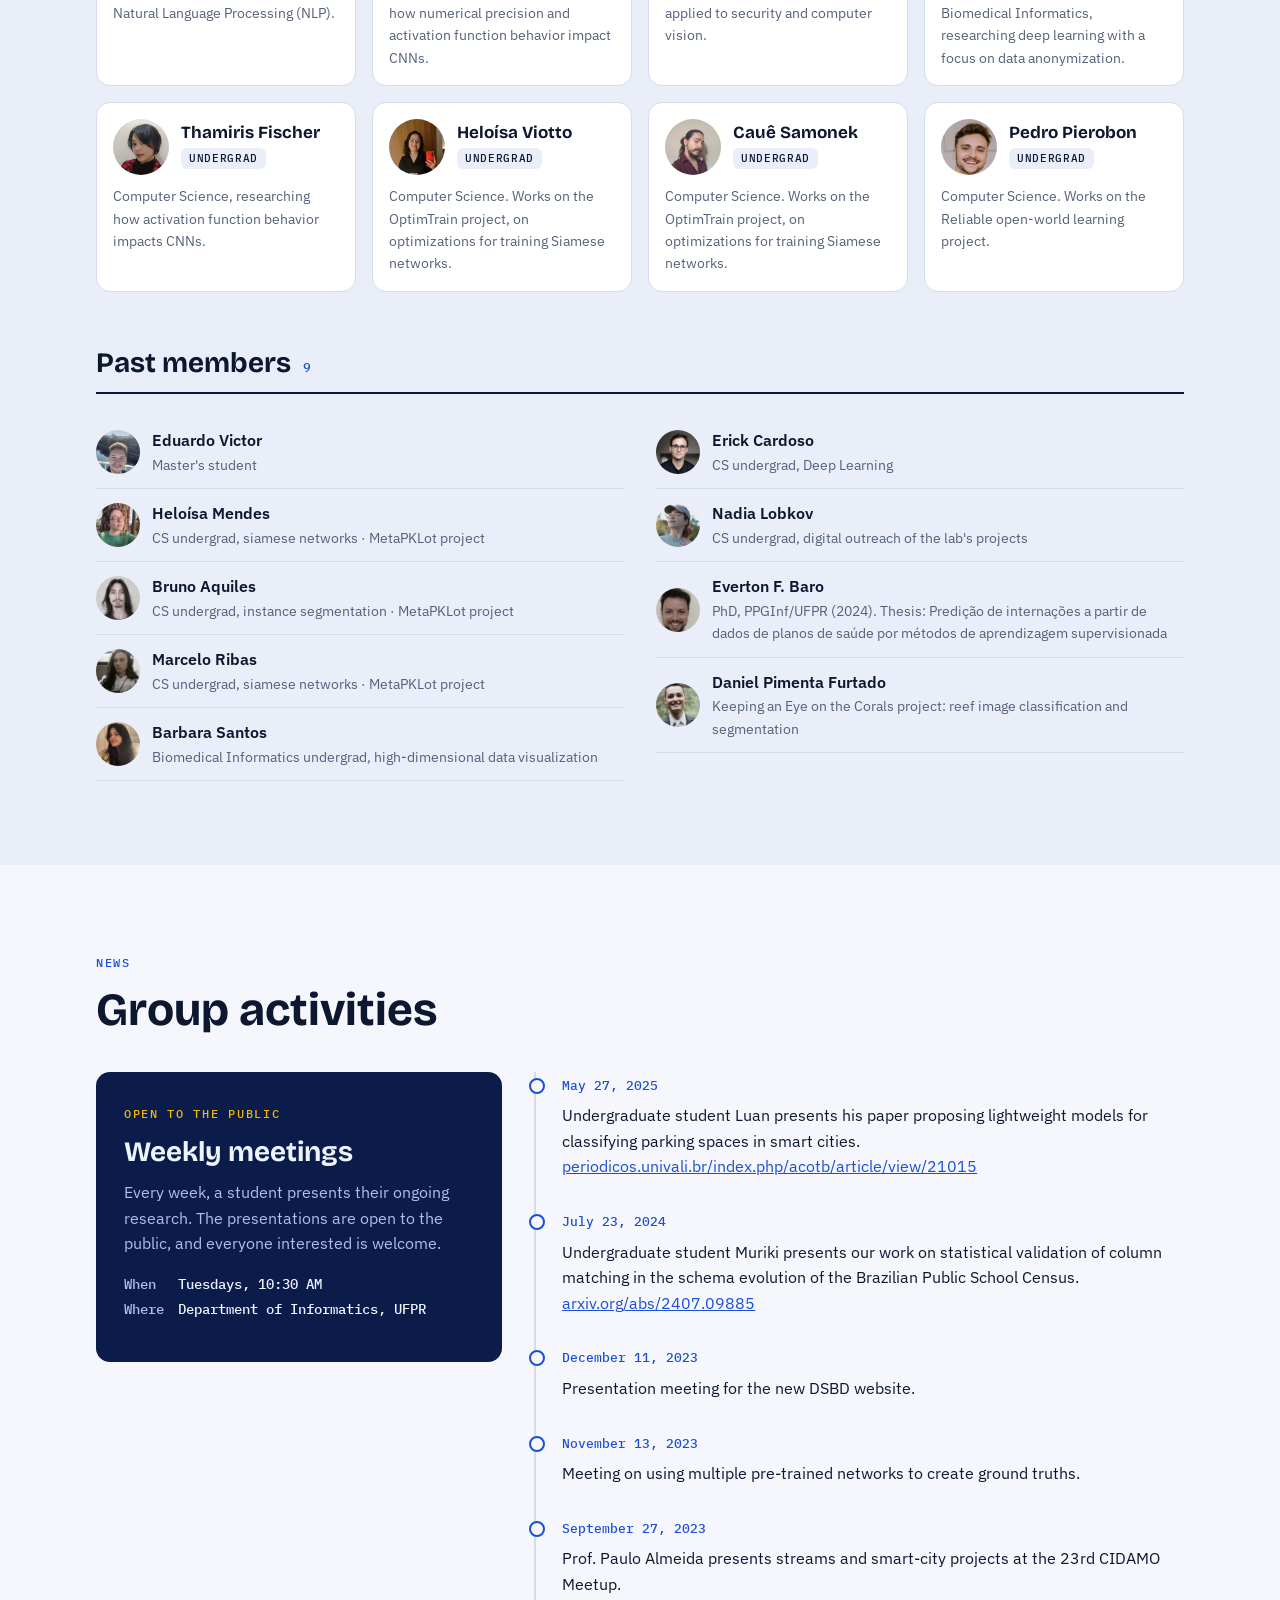
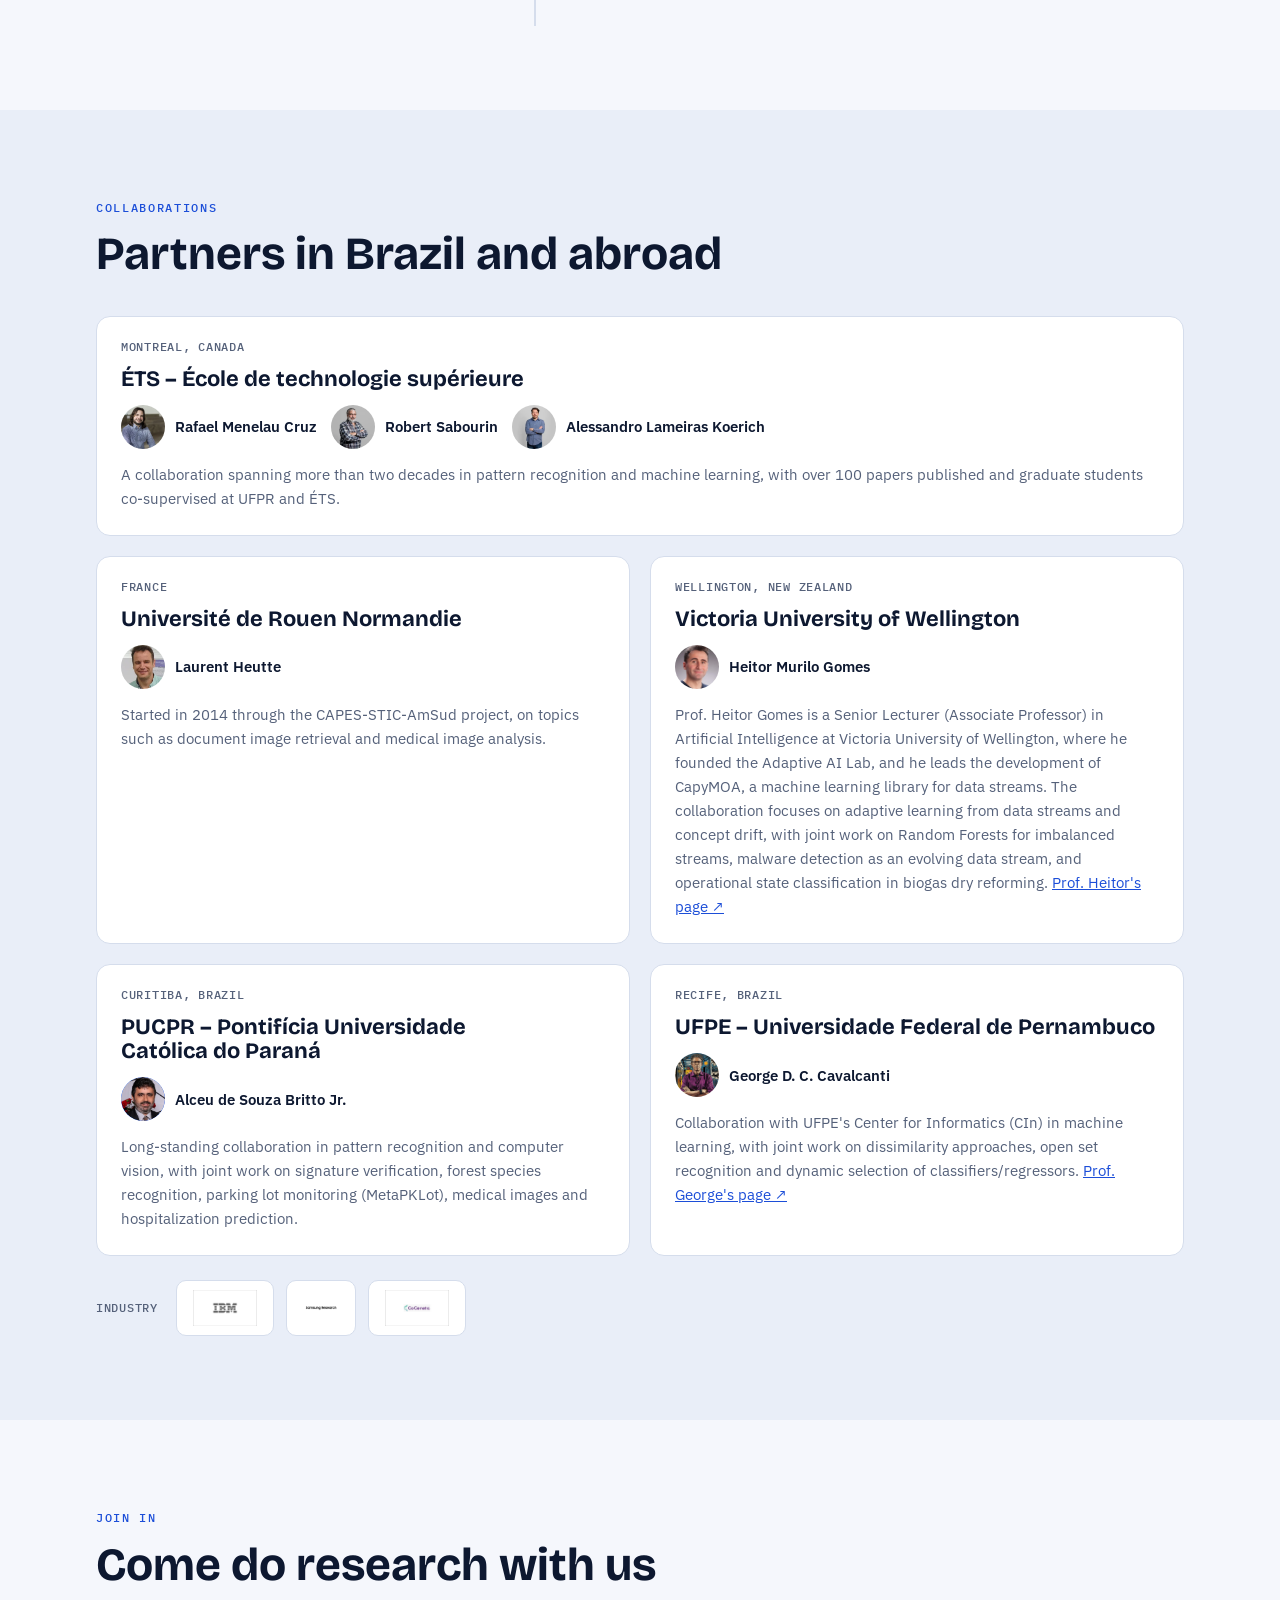
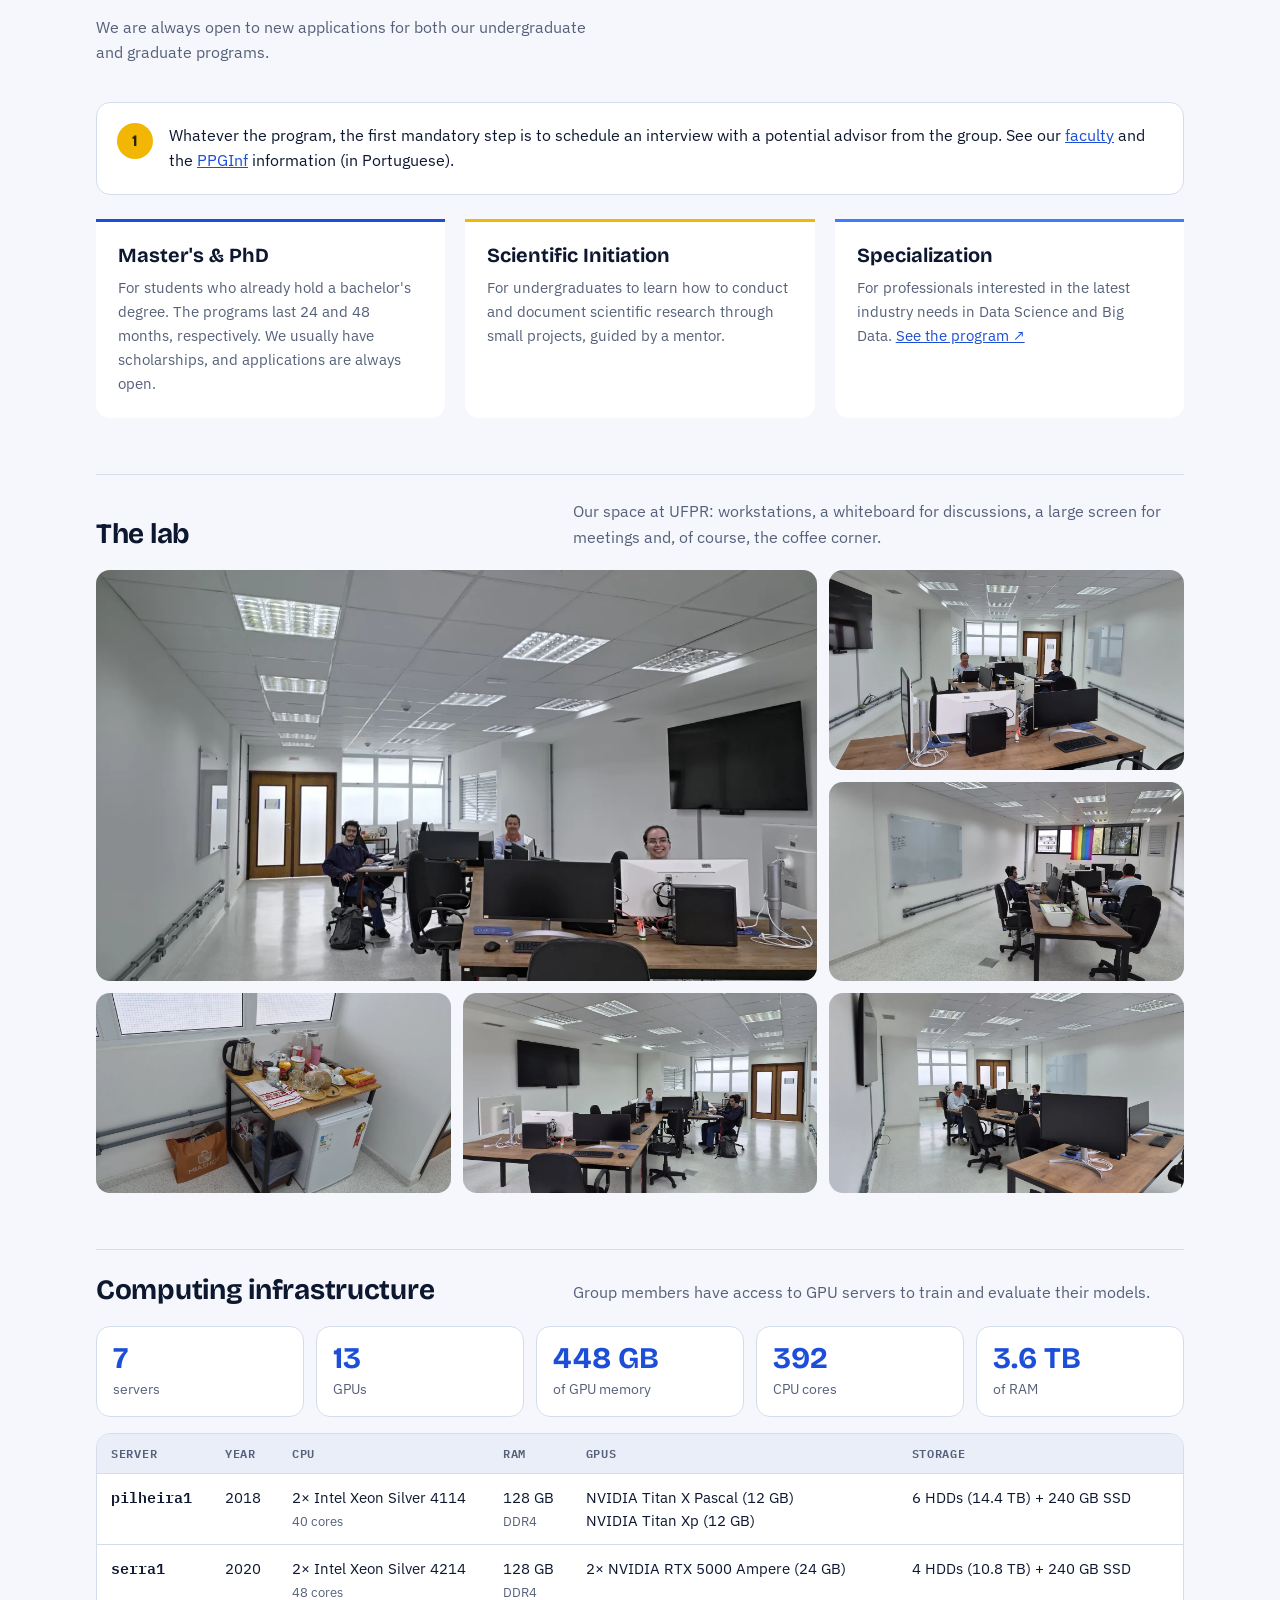
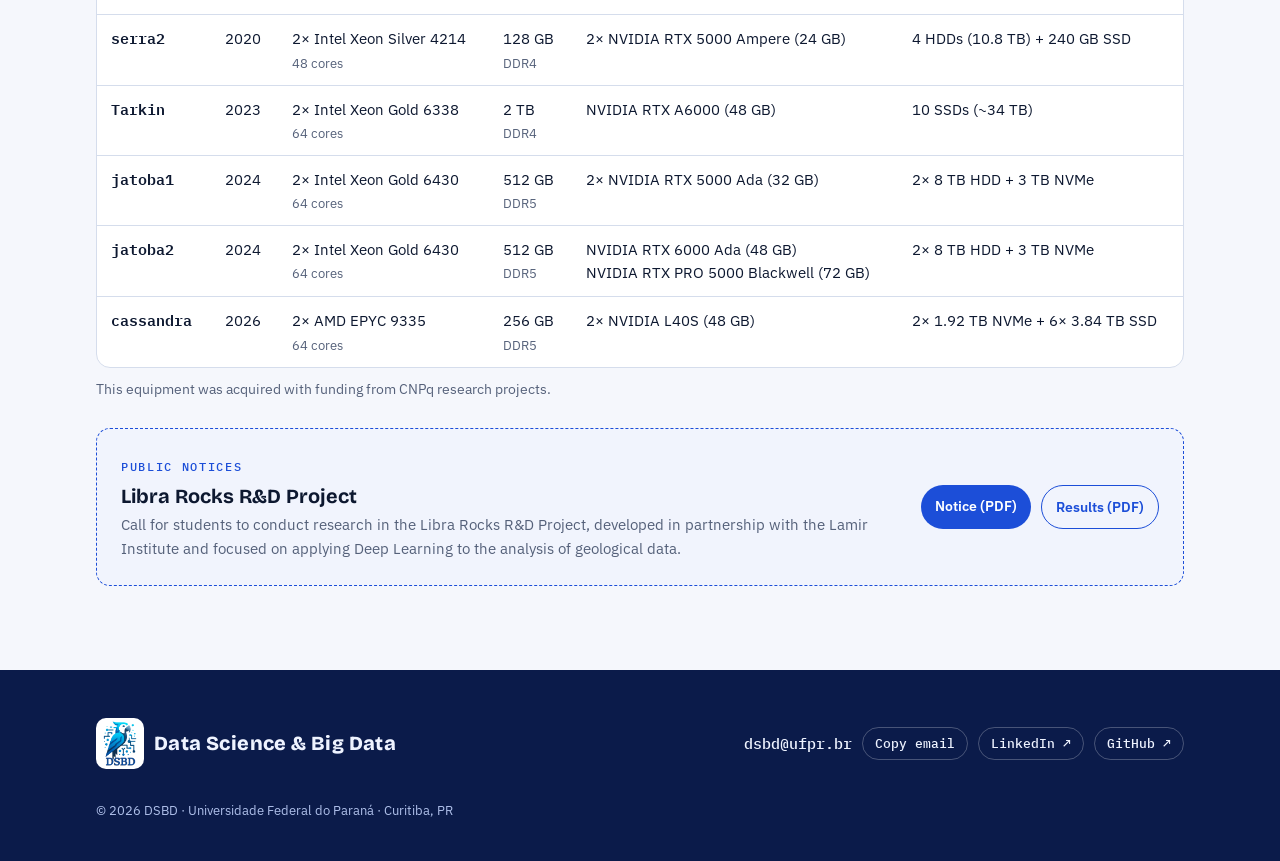
==== commit 496ffc49: "Nota: equipamentos adquiridos com projetos CNPq Co-Authored-By: Claude Opus 5.5 <noreply@anthropic.c" ====
--- a/index.html
+++ b/index.html
@@ -7,7 +7,7 @@
 <link rel="preconnect" href="https://fonts.googleapis.com">
 <link rel="preconnect" href="https://fonts.gstatic.com" crossorigin>
 <link rel="stylesheet" href="https://fonts.googleapis.com/css2?family=Bricolage+Grotesque:opsz,wght@12..96,500;12..96,700;12..96,800&family=IBM+Plex+Sans:wght@400;500;600&family=IBM+Plex+Mono:wght@400;500&display=swap">
-<link rel="stylesheet" href="assets/site.css?v=202610221718">
+<link rel="stylesheet" href="assets/site.css?v=202610231550">
 <title>DSBD – Data Science &amp; Big Data · UFPR</title>
 <meta name="description" content="Data Science &amp; Big Data (DSBD), laboratório de pesquisa da UFPR (DINF + DEST).">
 </head>
@@ -110,6 +110,7 @@
       <div class="subhead"><h3 data-i18n="srv_title"></h3><p data-i18n="srv_lede"></p></div>
       <div class="srv-stats" id="srvStats"></div>
       <div class="srv-wrap"><table class="srv" id="srvTable"></table></div>
+      <p class="srv-note" data-i18n="srv_note"></p>
     </div>
 
     <div class="notice">
@@ -123,7 +124,7 @@
   <dialog class="lightbox" id="labBox"><button type="button" class="lb-close">×</button><img alt=""><p></p></dialog>
 </section>
 
-<script src="assets/content.js?v=202610221718"></script>
-<script src="assets/site.js?v=202610221718"></script>
+<script src="assets/content.js?v=202610231550"></script>
+<script src="assets/site.js?v=202610231550"></script>
 </body>
 </html>
--- a/assets/site.css
+++ b/assets/site.css
@@ -326,3 +326,4 @@
 .srv small{display:block;color:var(--muted);font-size:12.5px;margin-top:2px}
 .srv td:nth-child(2){font-variant-numeric:tabular-nums}
 .srv td:nth-child(4){white-space:nowrap}
+.srv-note{margin:10px 0 0;font-size:14px;color:var(--muted)}
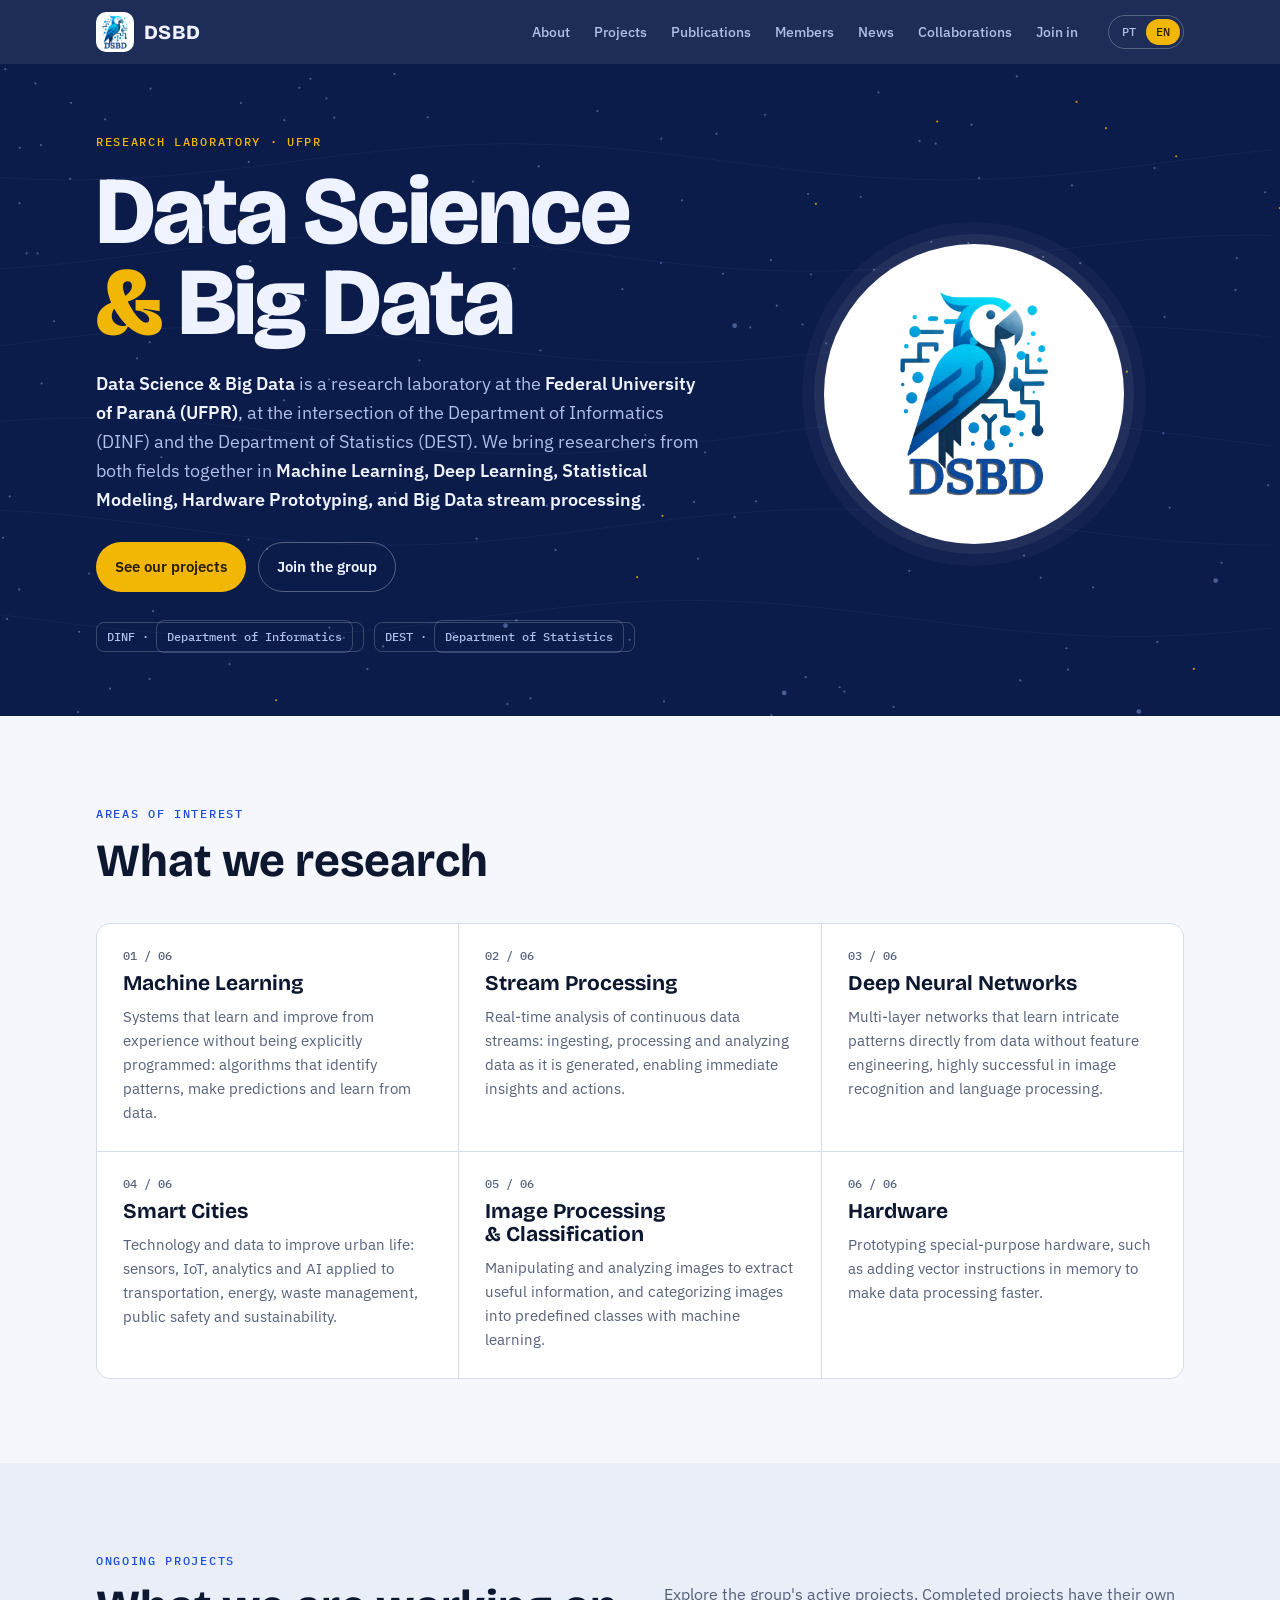
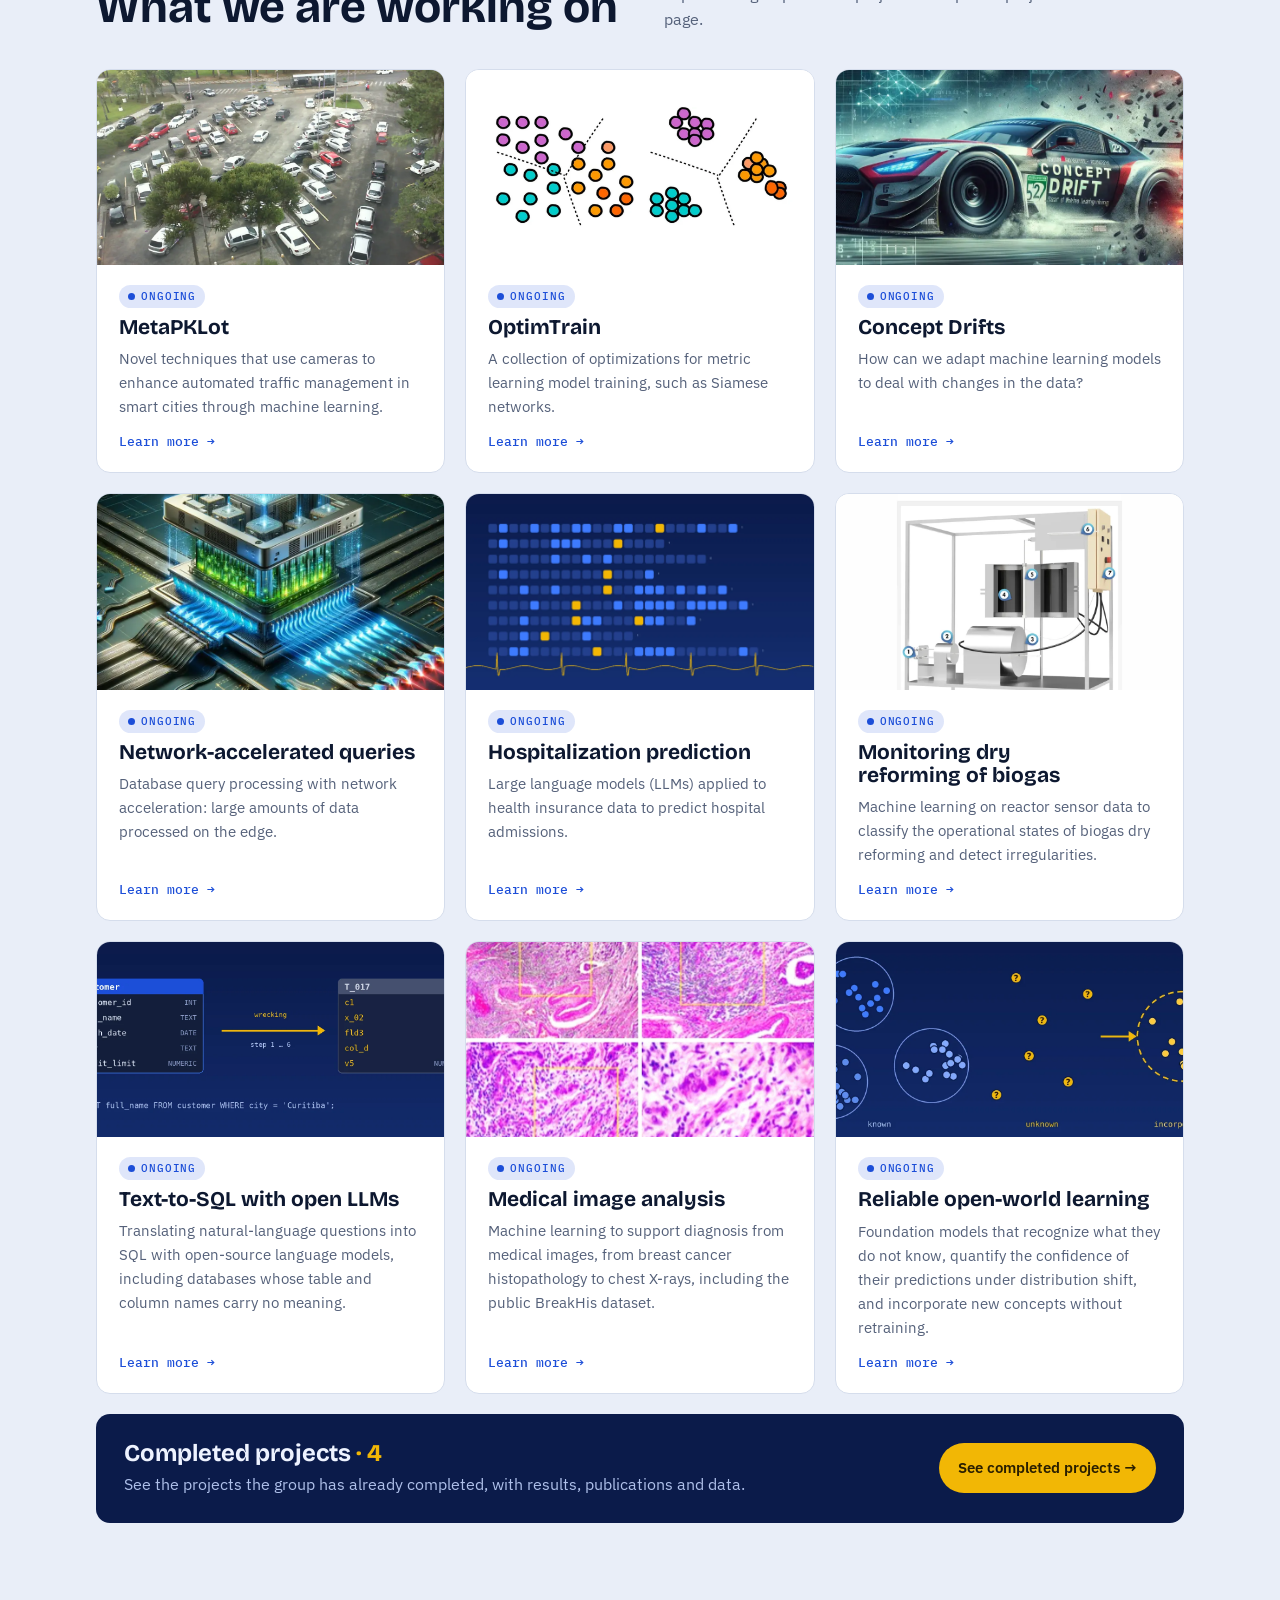
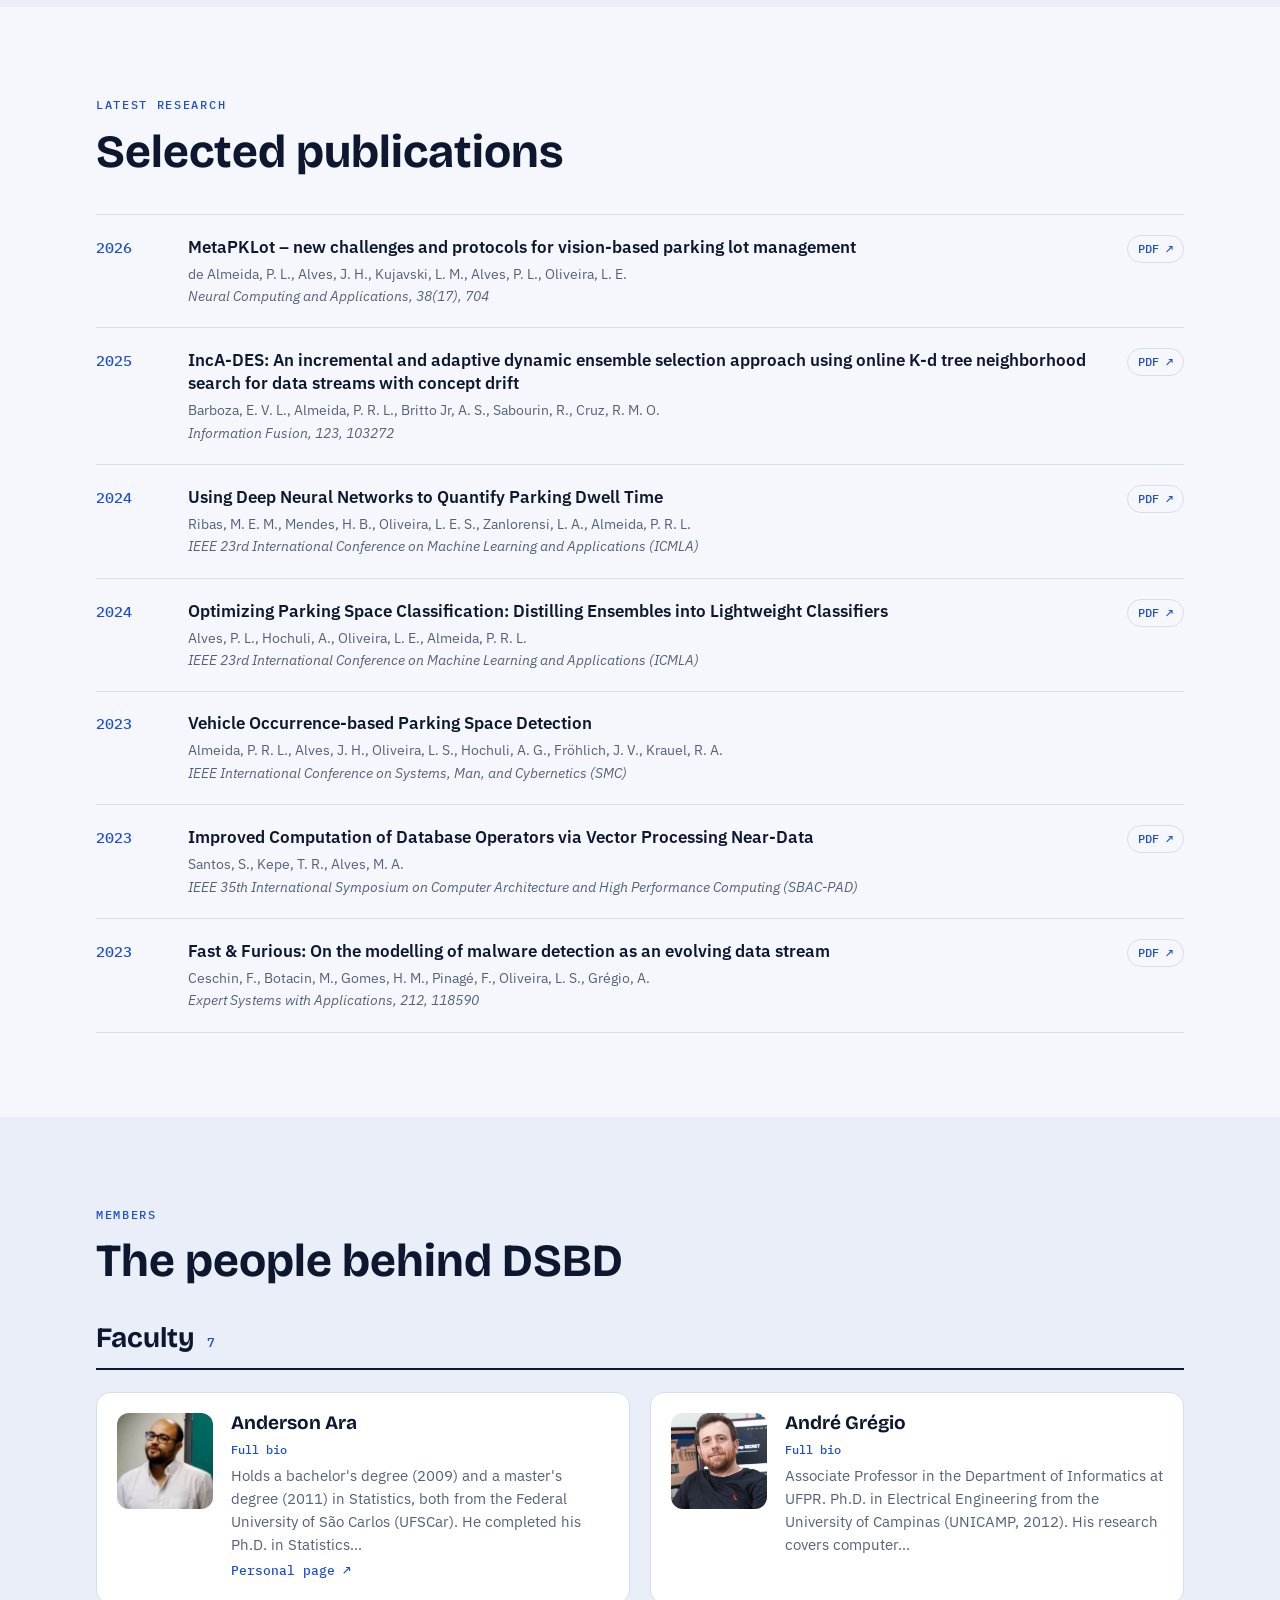
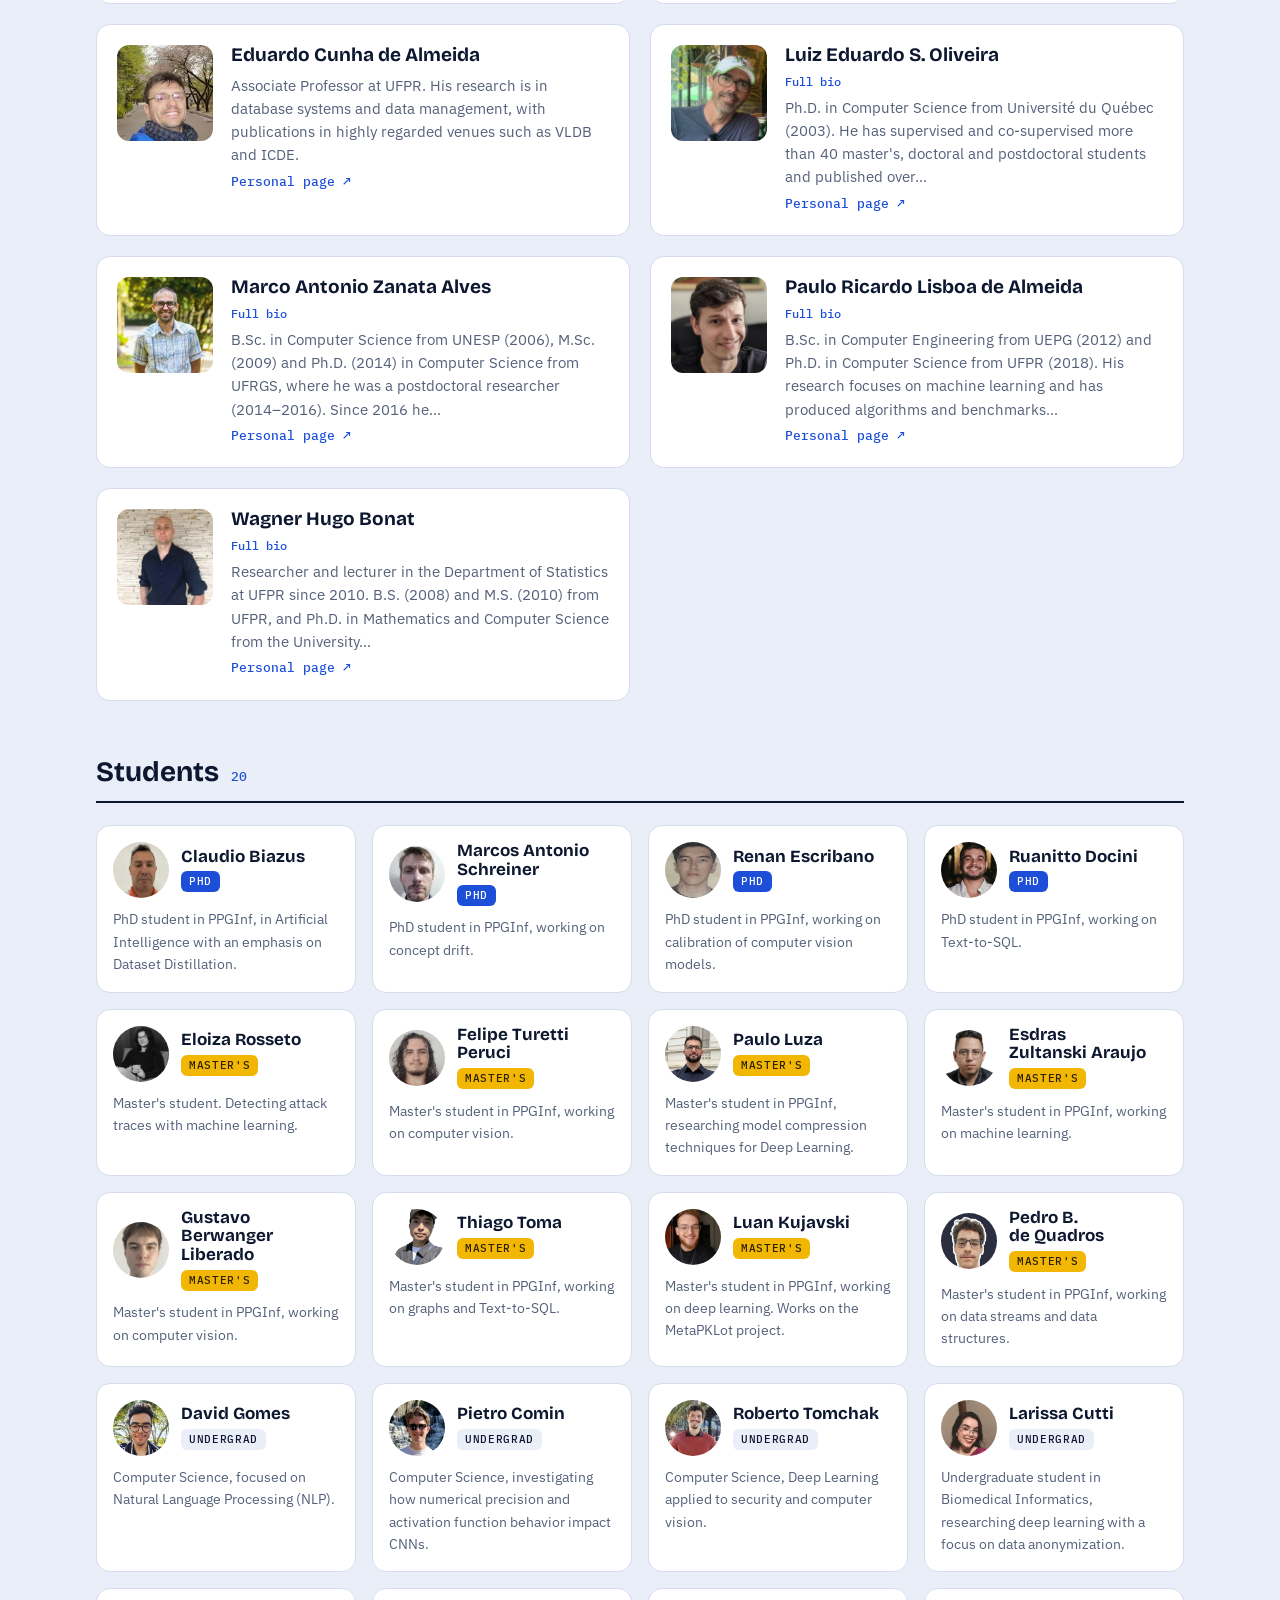
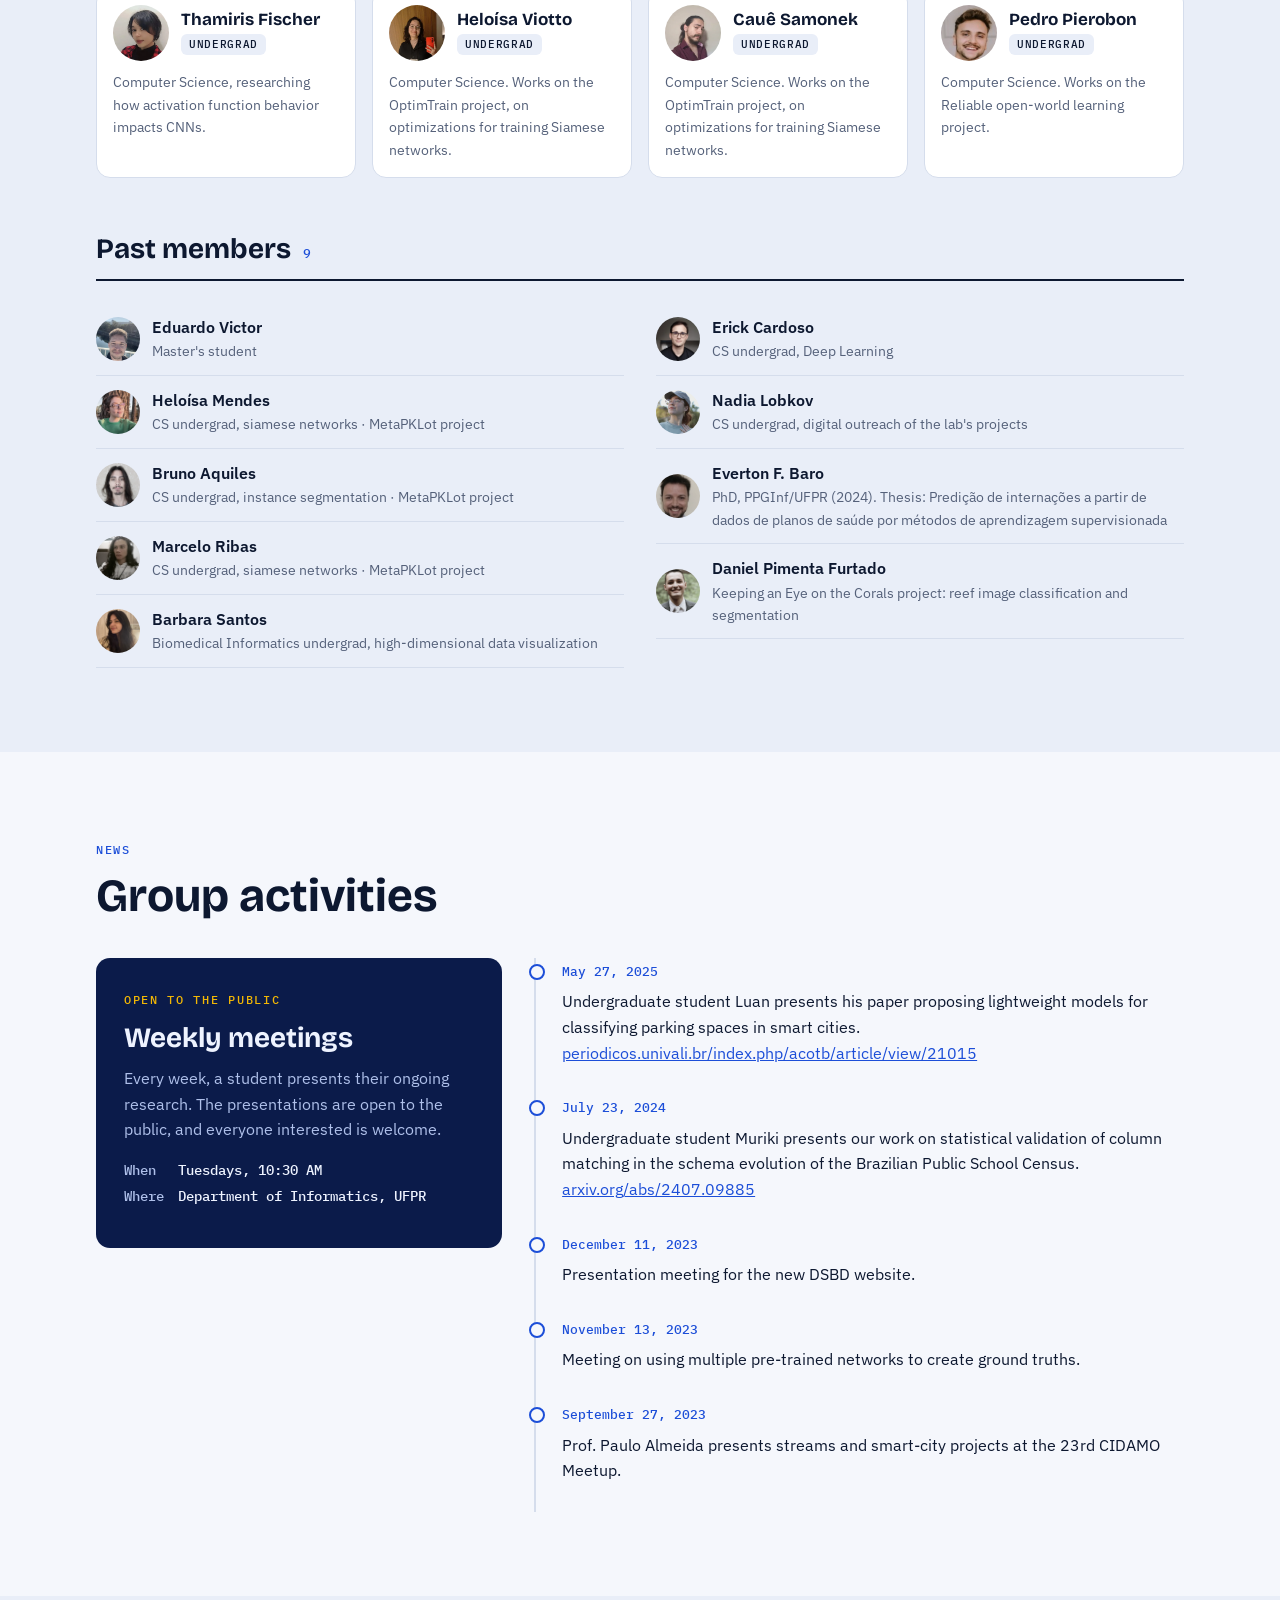
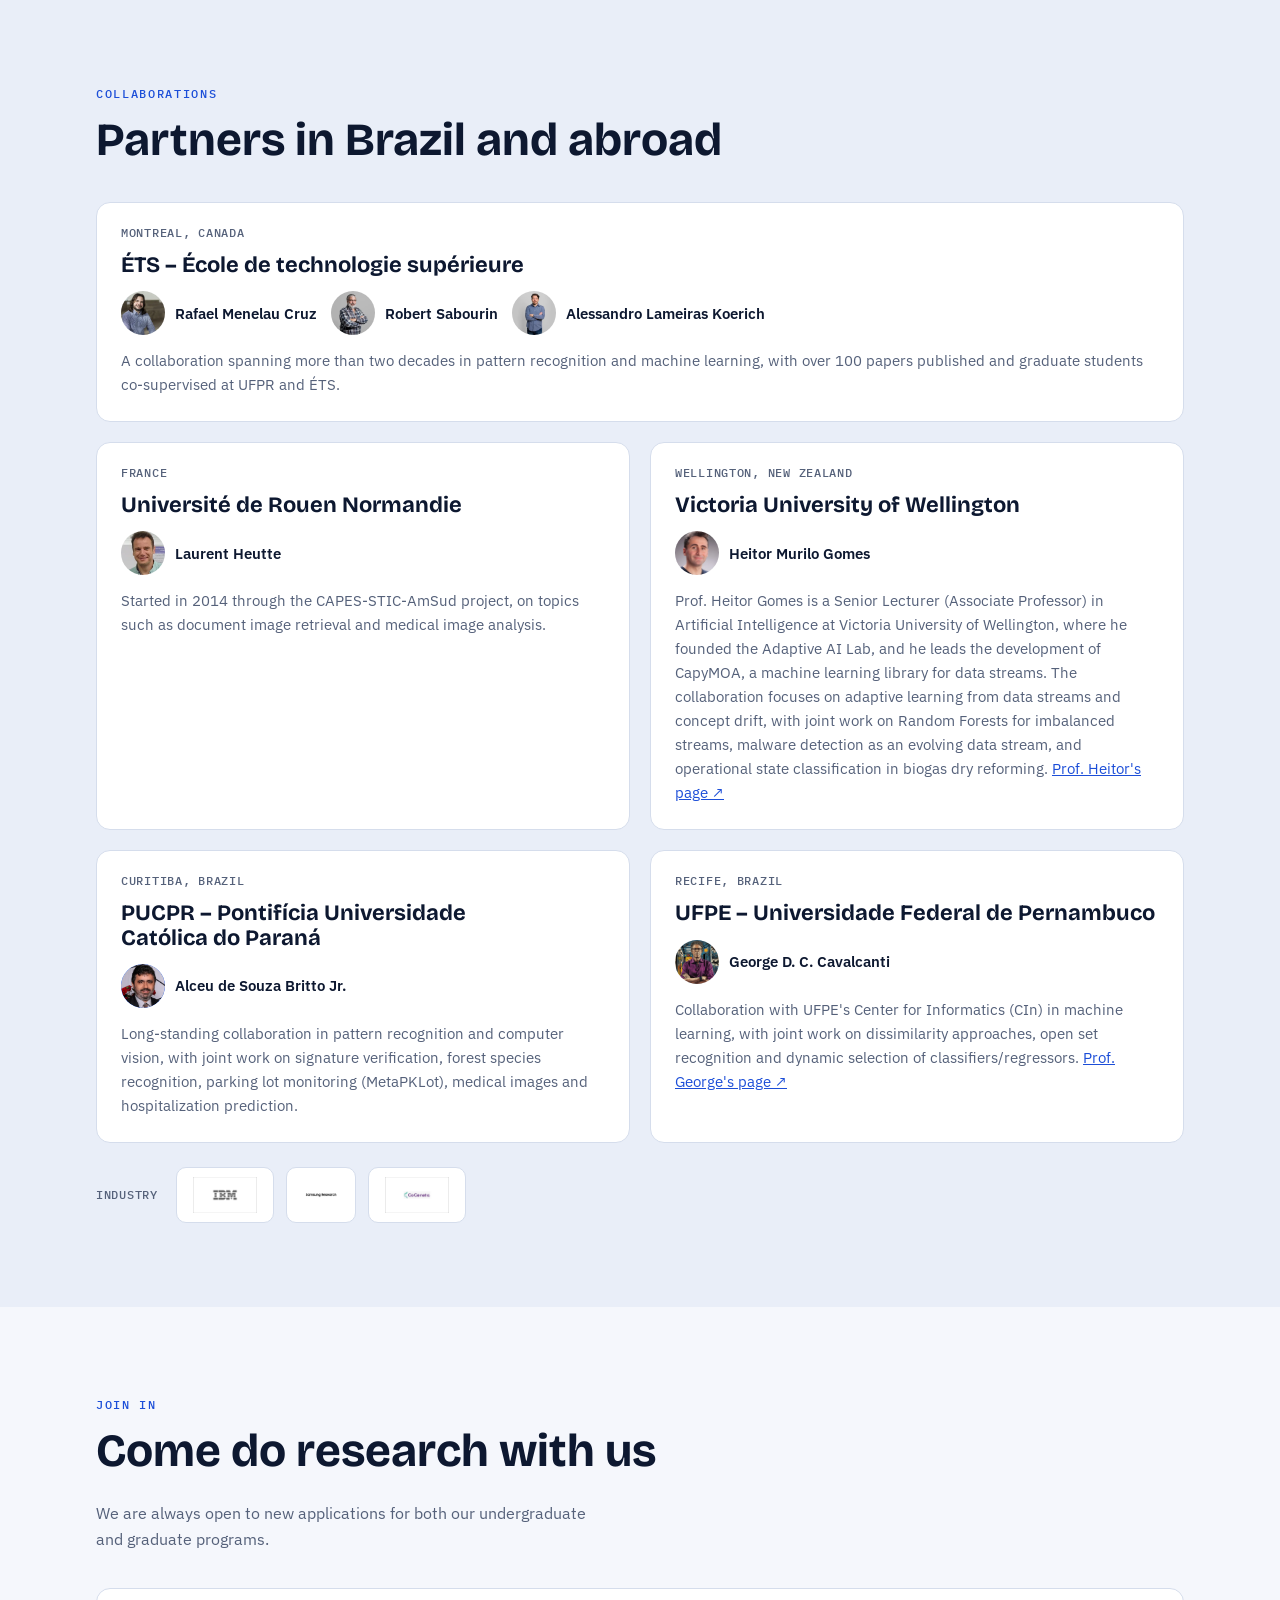
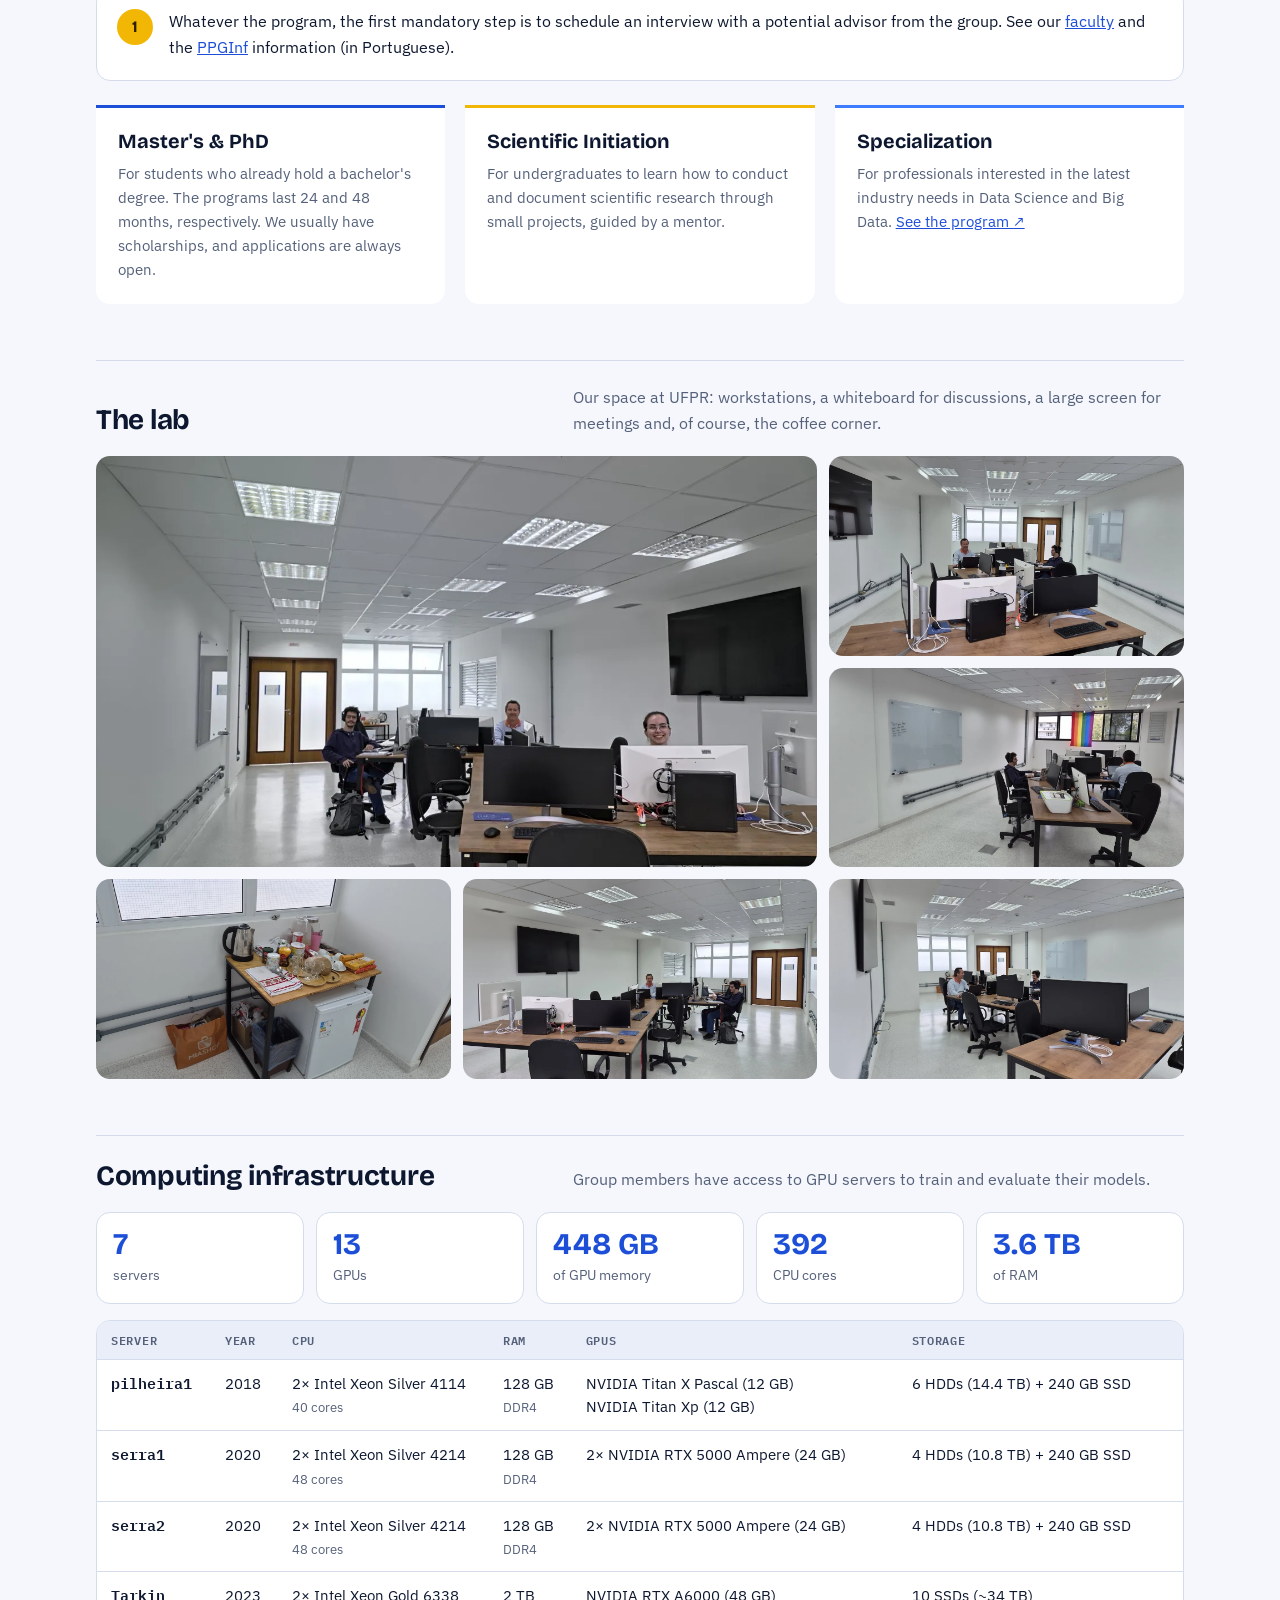
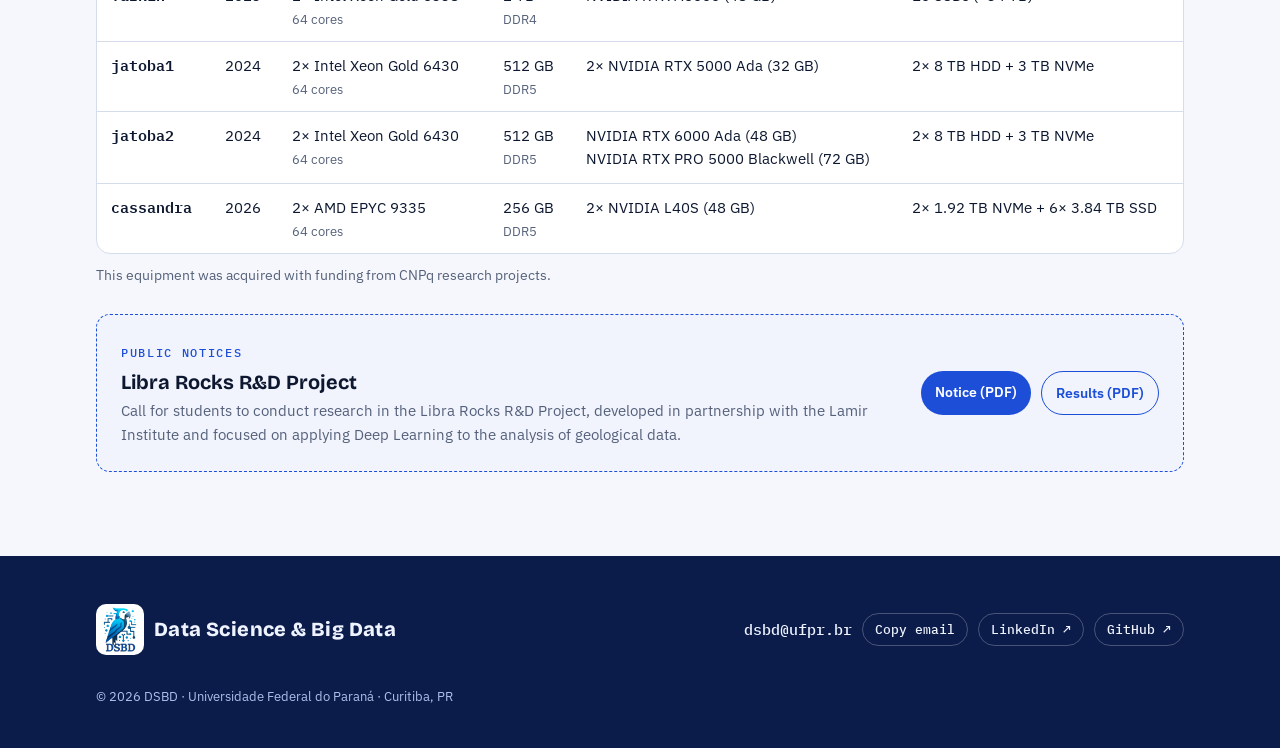
==== commit 0d4bdefc: "Remove 'Fast detection of denial constraint violations' das publicações selecionadas Co-Authored-By:" ====
--- a/index.html
+++ b/index.html
@@ -7,7 +7,7 @@
 <link rel="preconnect" href="https://fonts.googleapis.com">
 <link rel="preconnect" href="https://fonts.gstatic.com" crossorigin>
 <link rel="stylesheet" href="https://fonts.googleapis.com/css2?family=Bricolage+Grotesque:opsz,wght@12..96,500;12..96,700;12..96,800&family=IBM+Plex+Sans:wght@400;500;600&family=IBM+Plex+Mono:wght@400;500&display=swap">
-<link rel="stylesheet" href="assets/site.css?v=202610231550">
+<link rel="stylesheet" href="assets/site.css?v=202610231637">
 <title>DSBD – Data Science &amp; Big Data · UFPR</title>
 <meta name="description" content="Data Science &amp; Big Data (DSBD), laboratório de pesquisa da UFPR (DINF + DEST).">
 </head>
@@ -124,7 +124,7 @@
   <dialog class="lightbox" id="labBox"><button type="button" class="lb-close">×</button><img alt=""><p></p></dialog>
 </section>
 
-<script src="assets/content.js?v=202610231550"></script>
-<script src="assets/site.js?v=202610231550"></script>
+<script src="assets/content.js?v=202610231637"></script>
+<script src="assets/site.js?v=202610231637"></script>
 </body>
 </html>
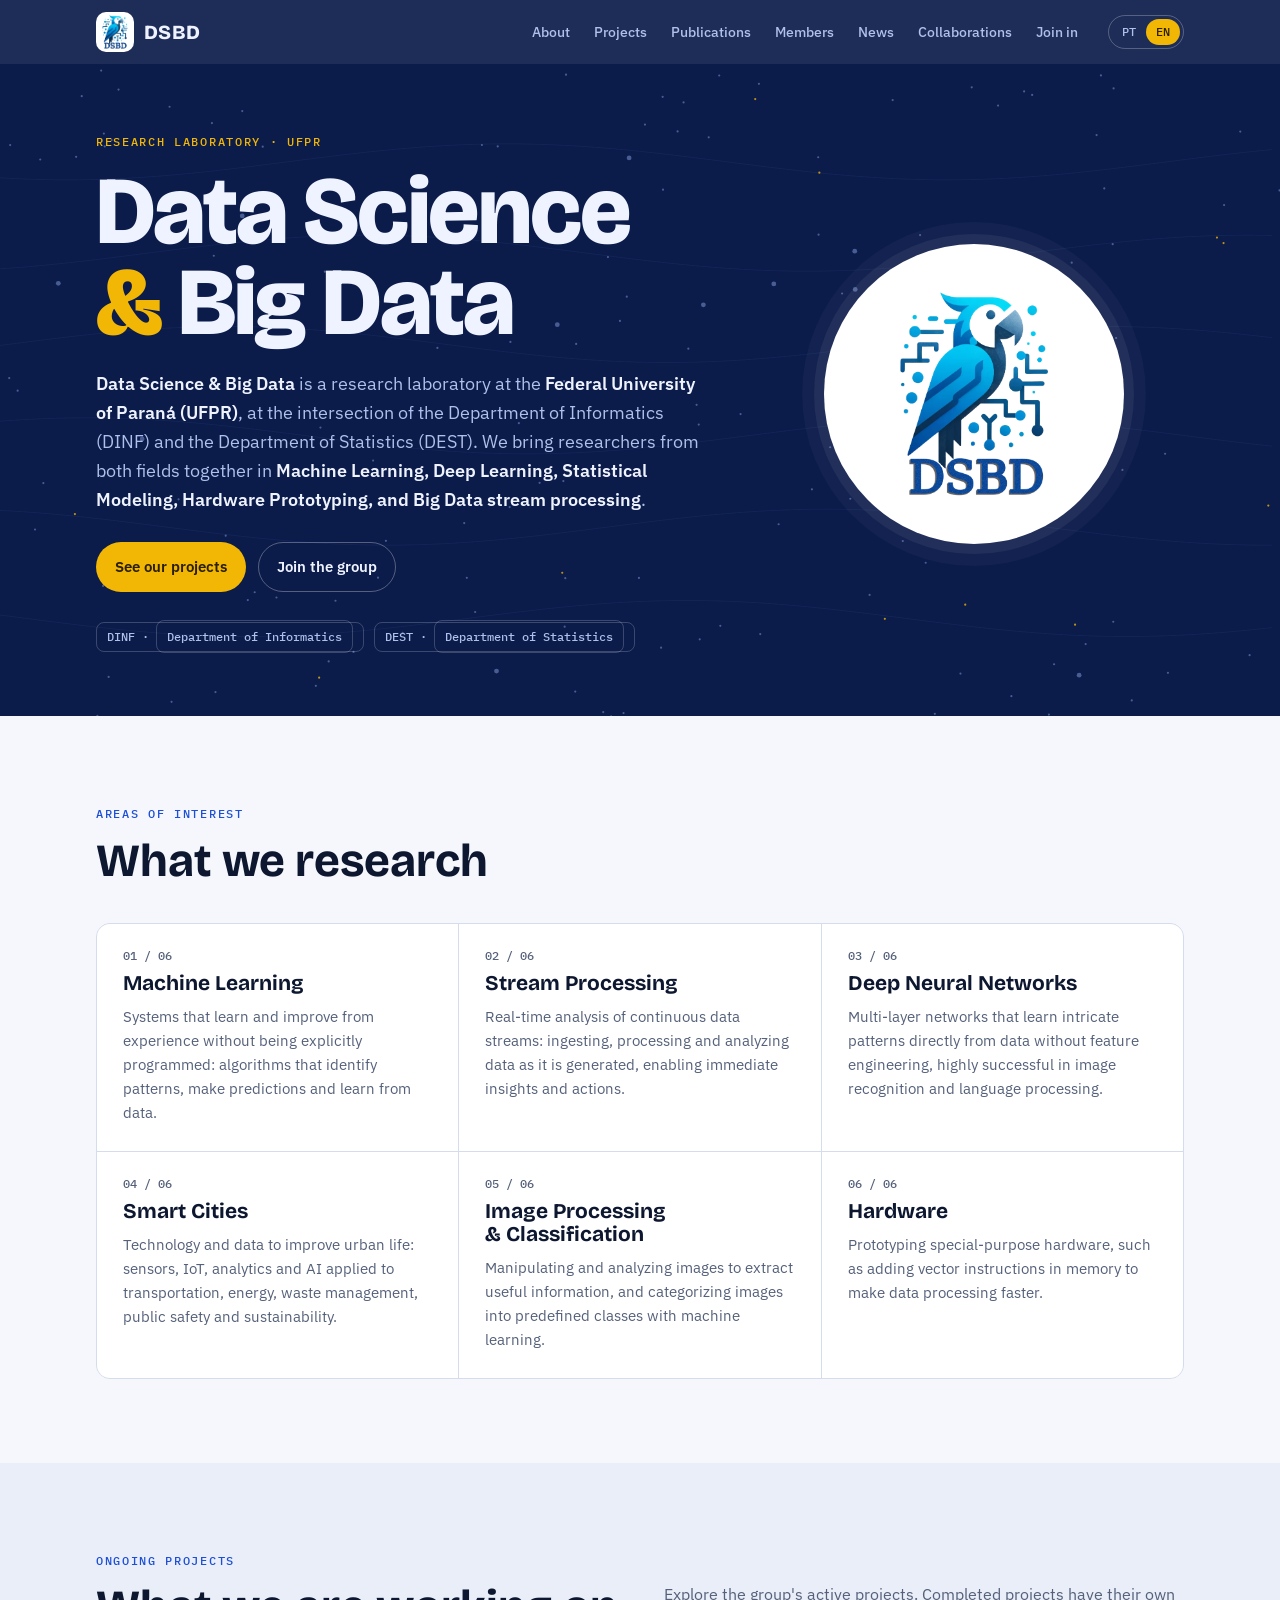
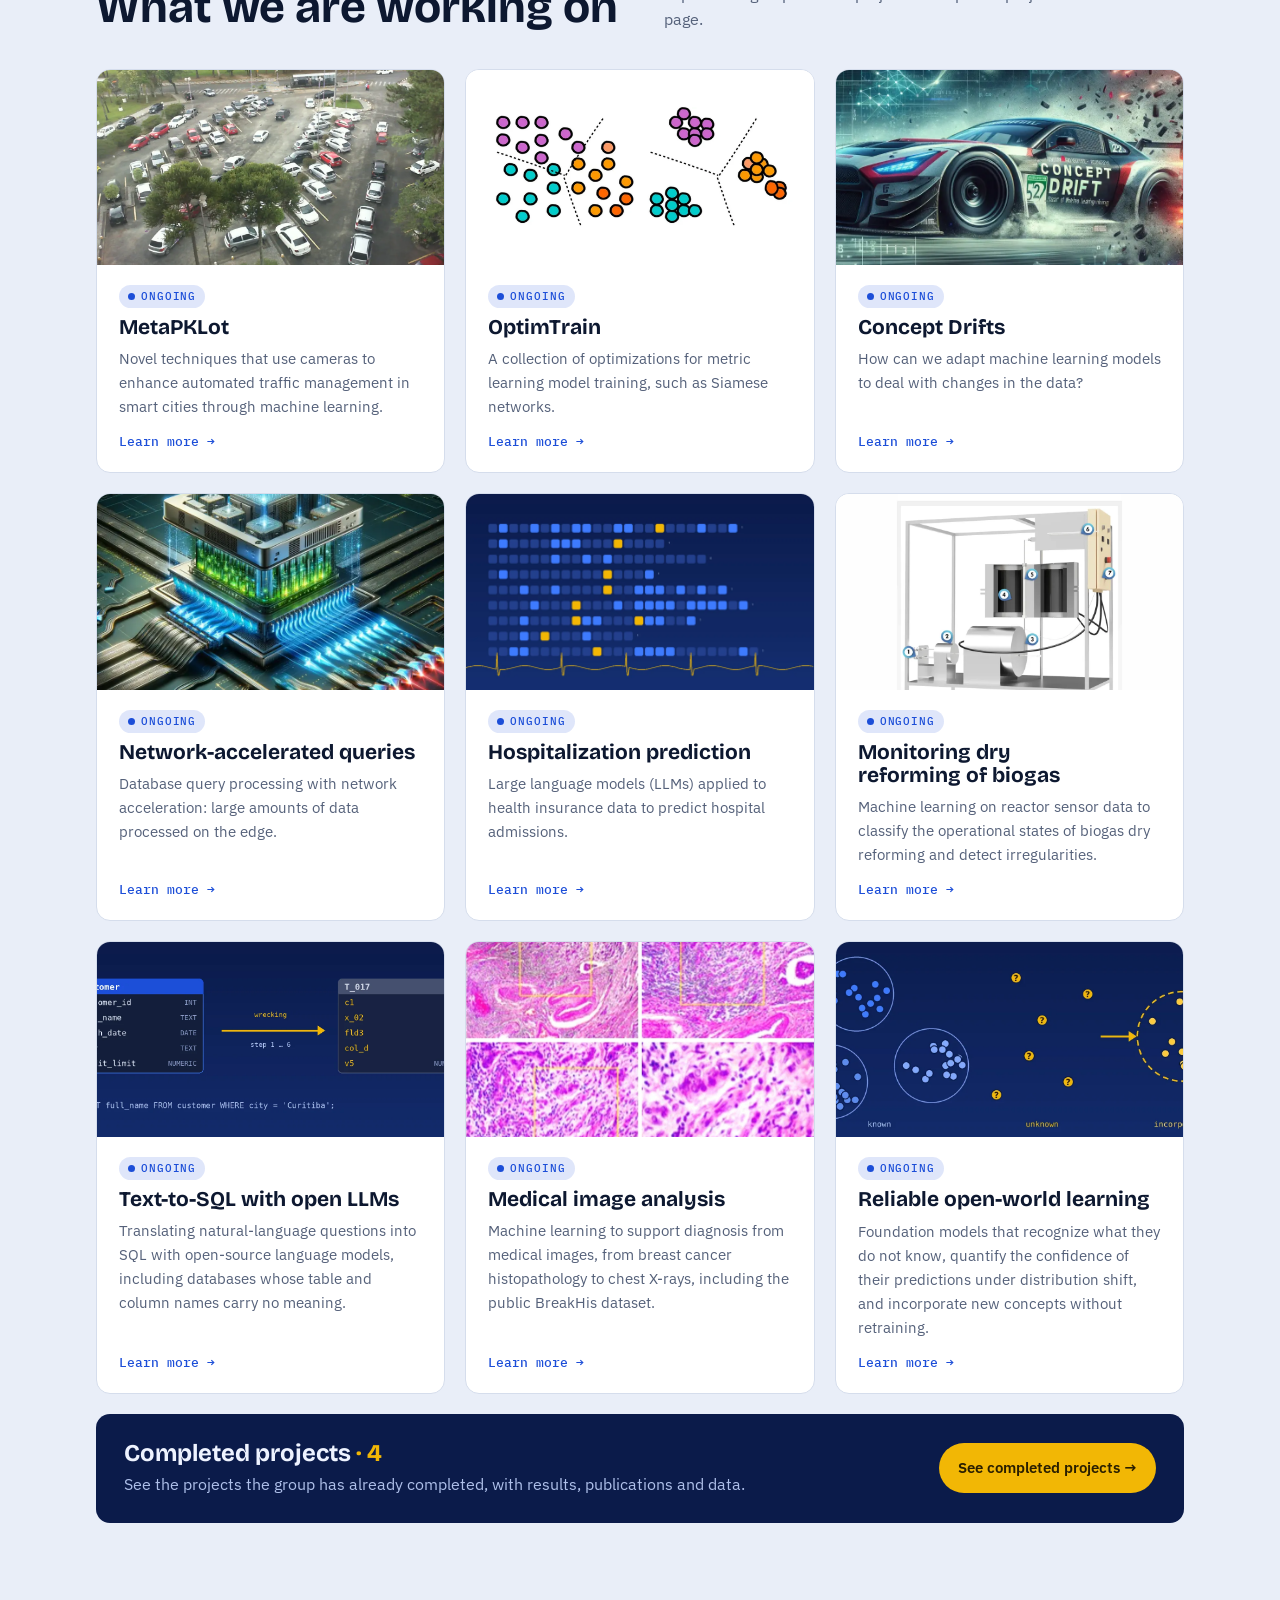
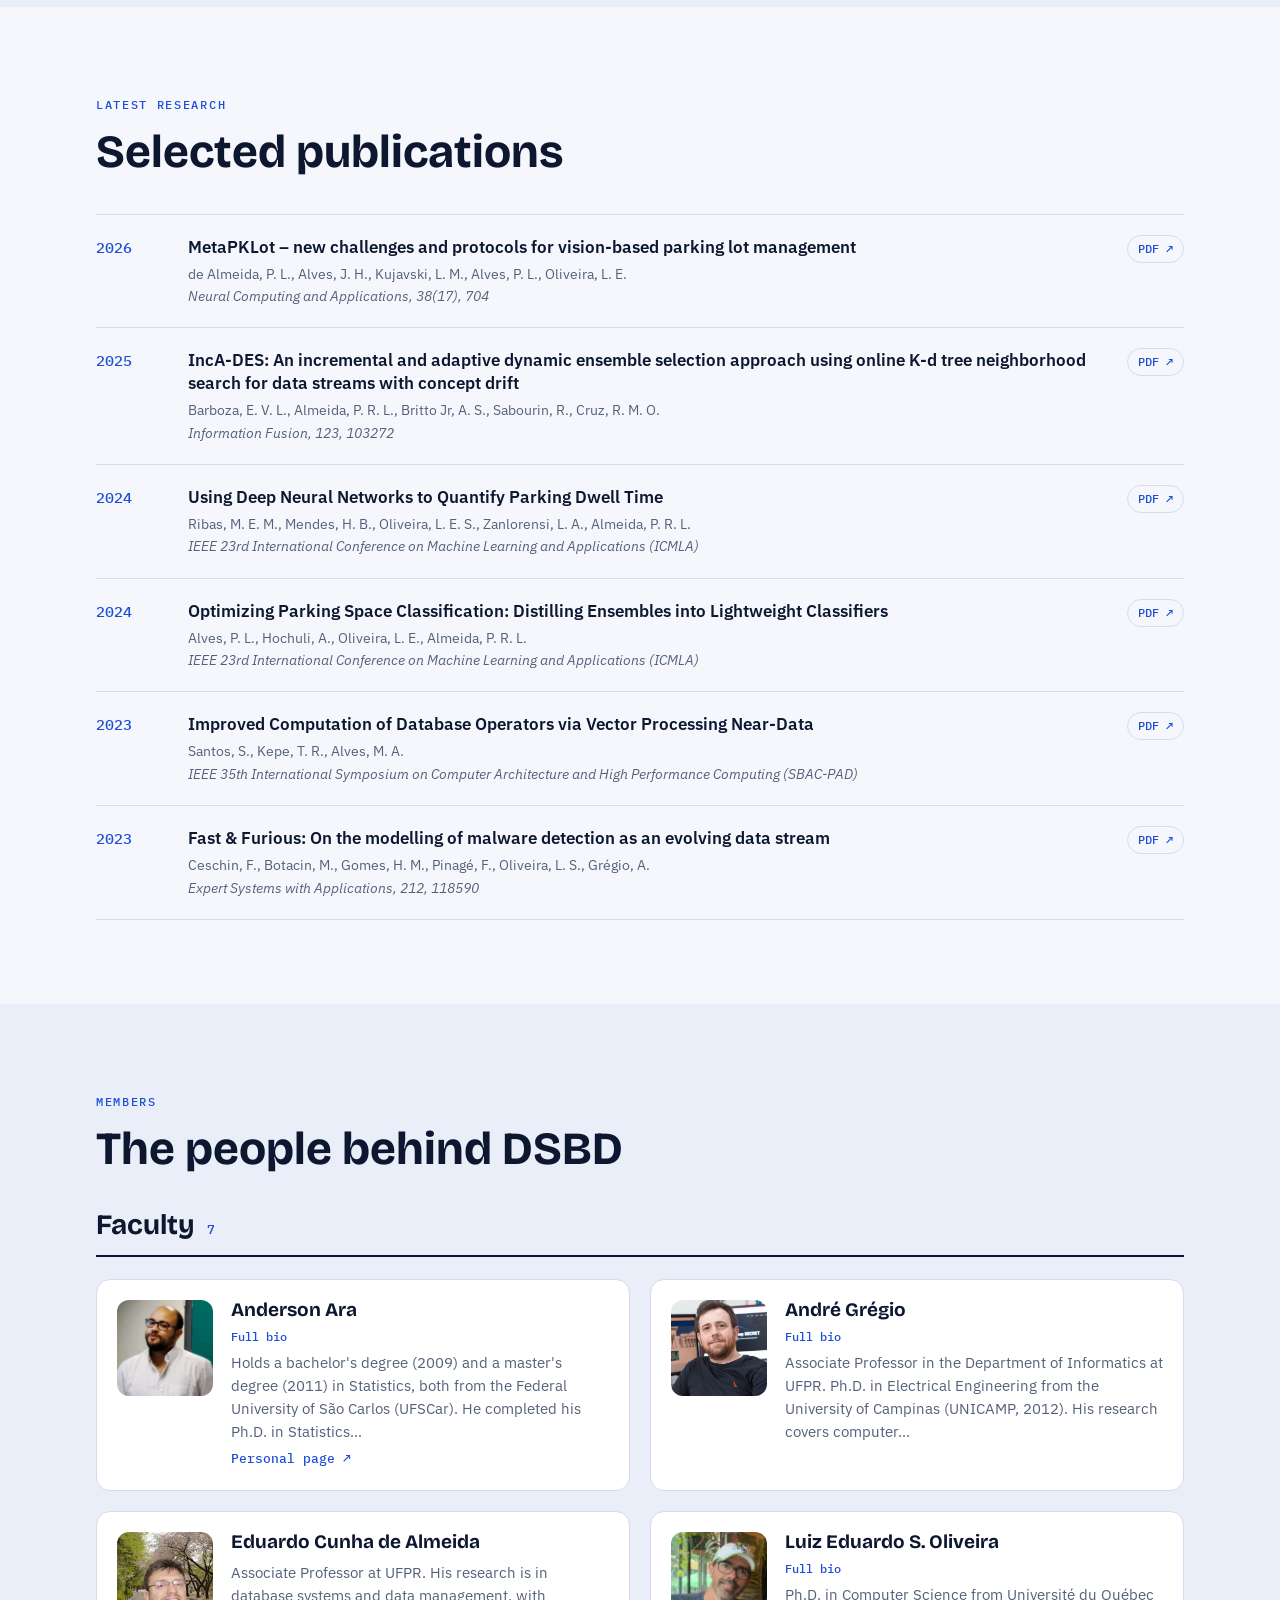
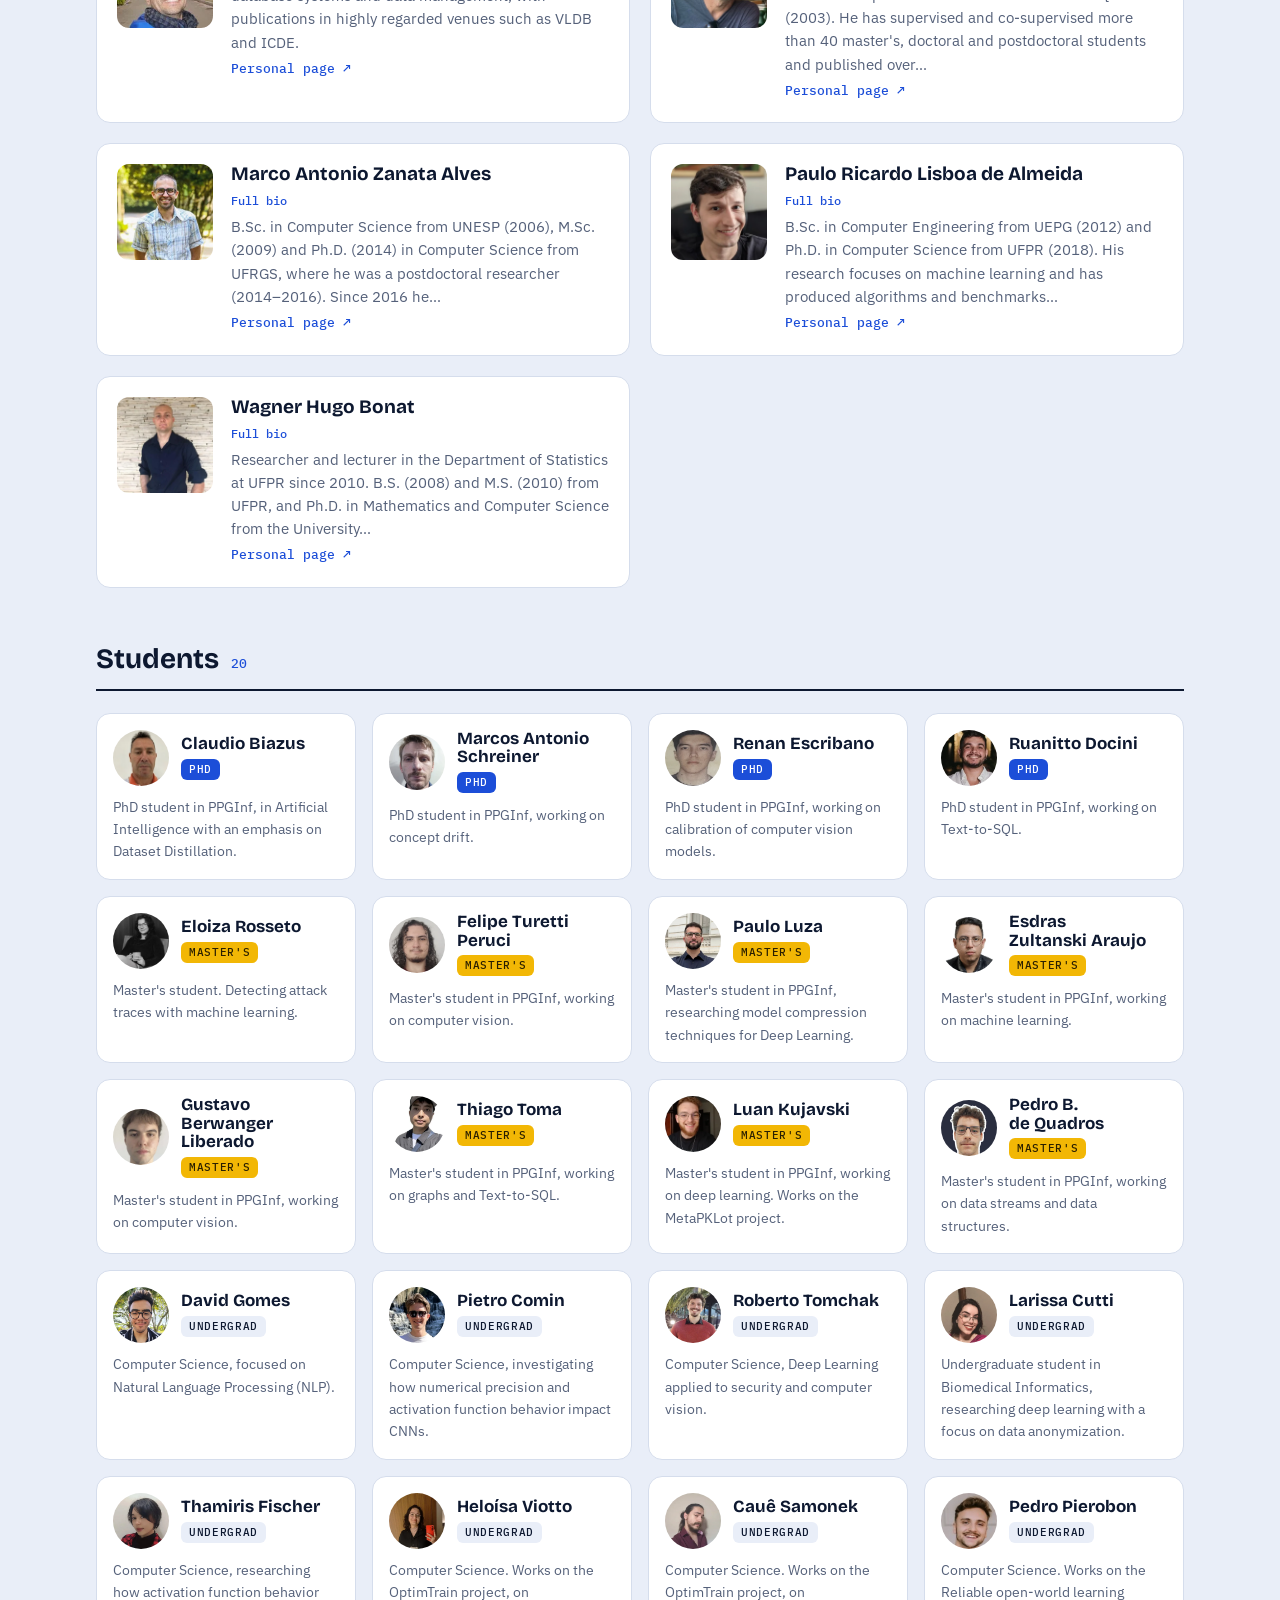
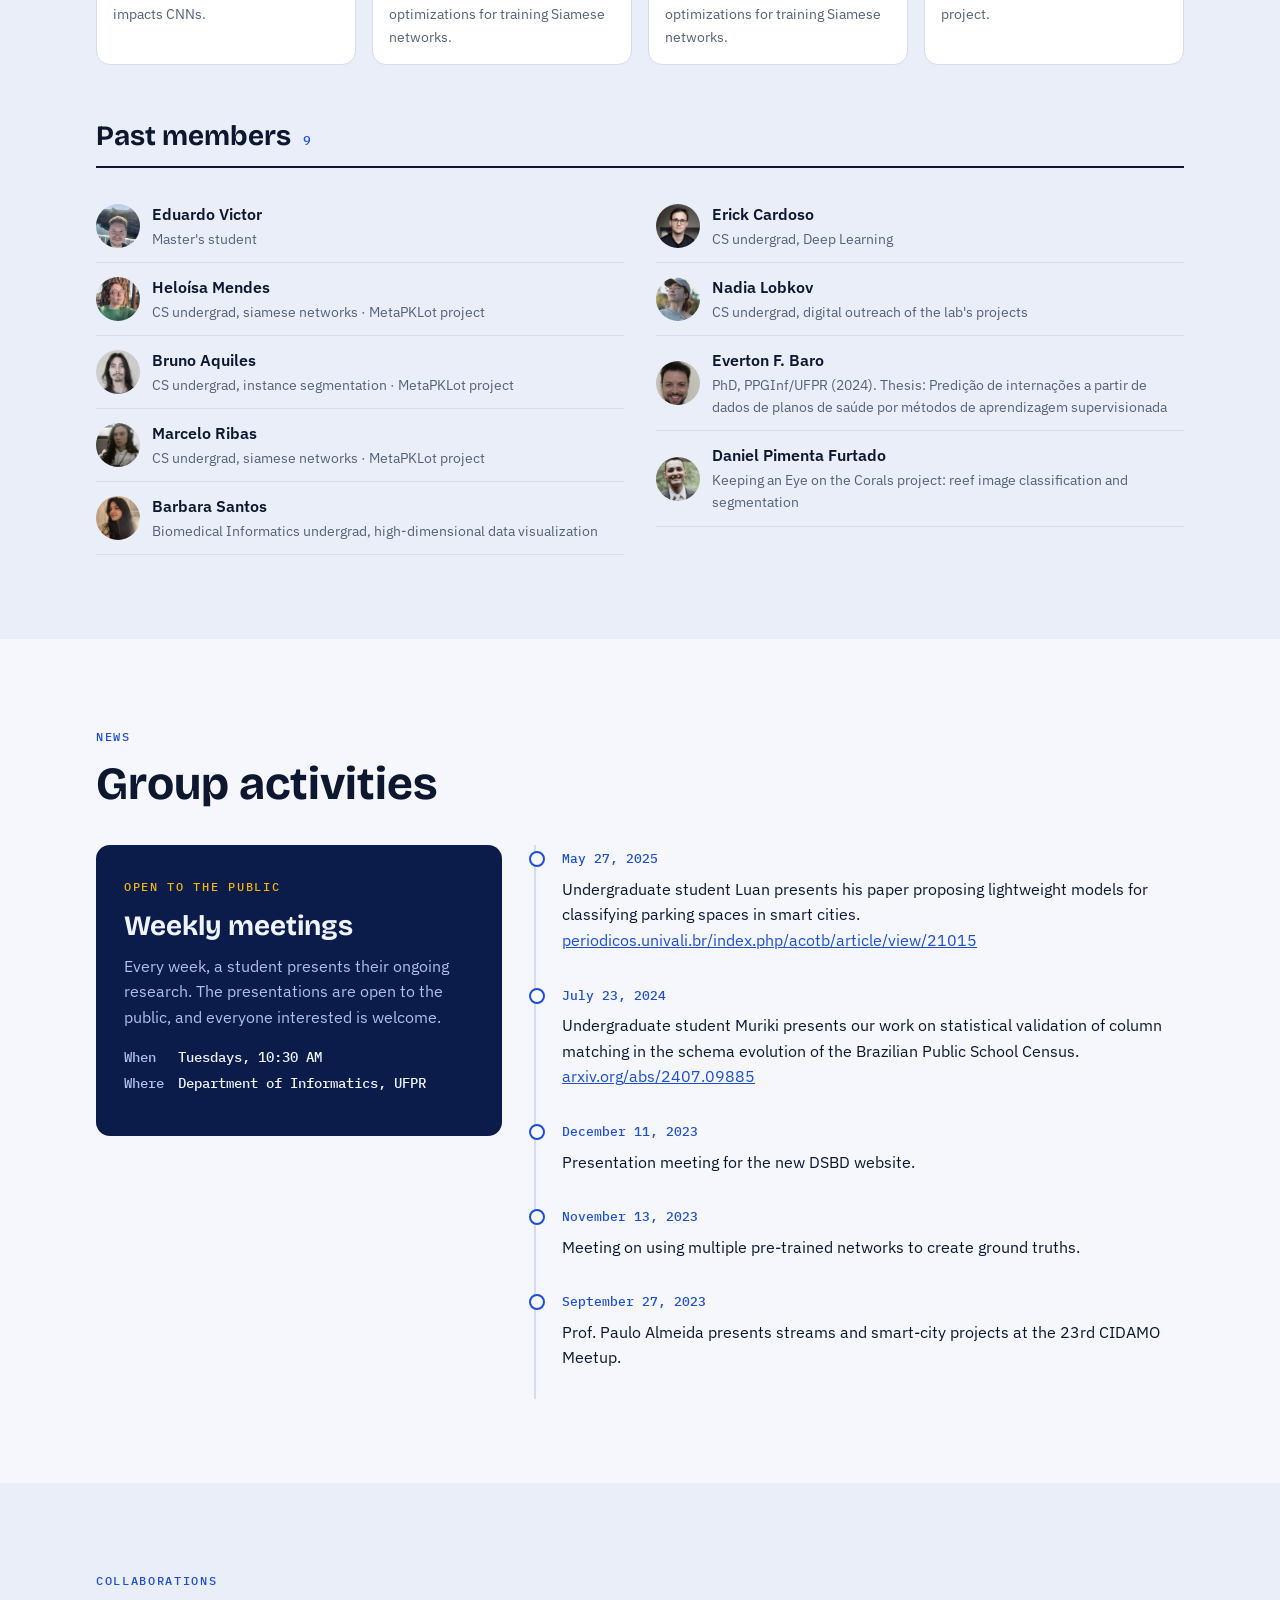
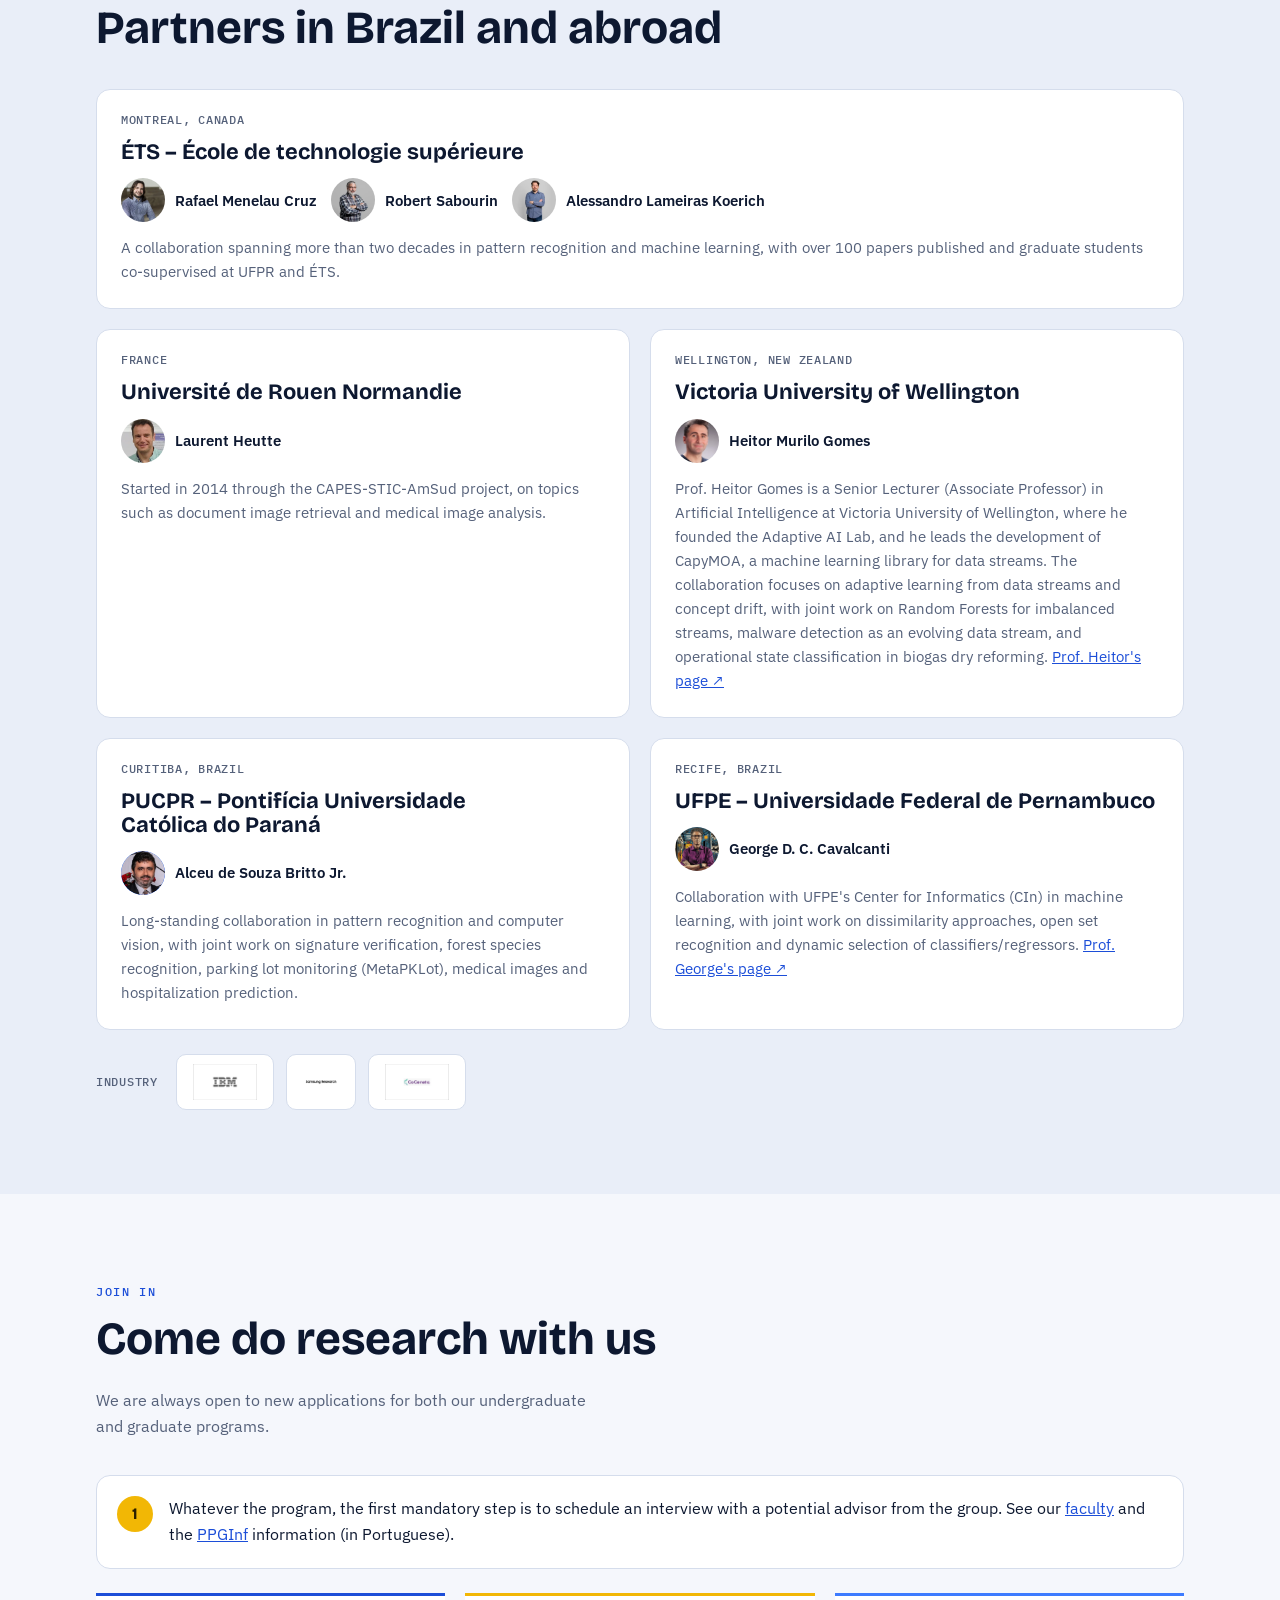
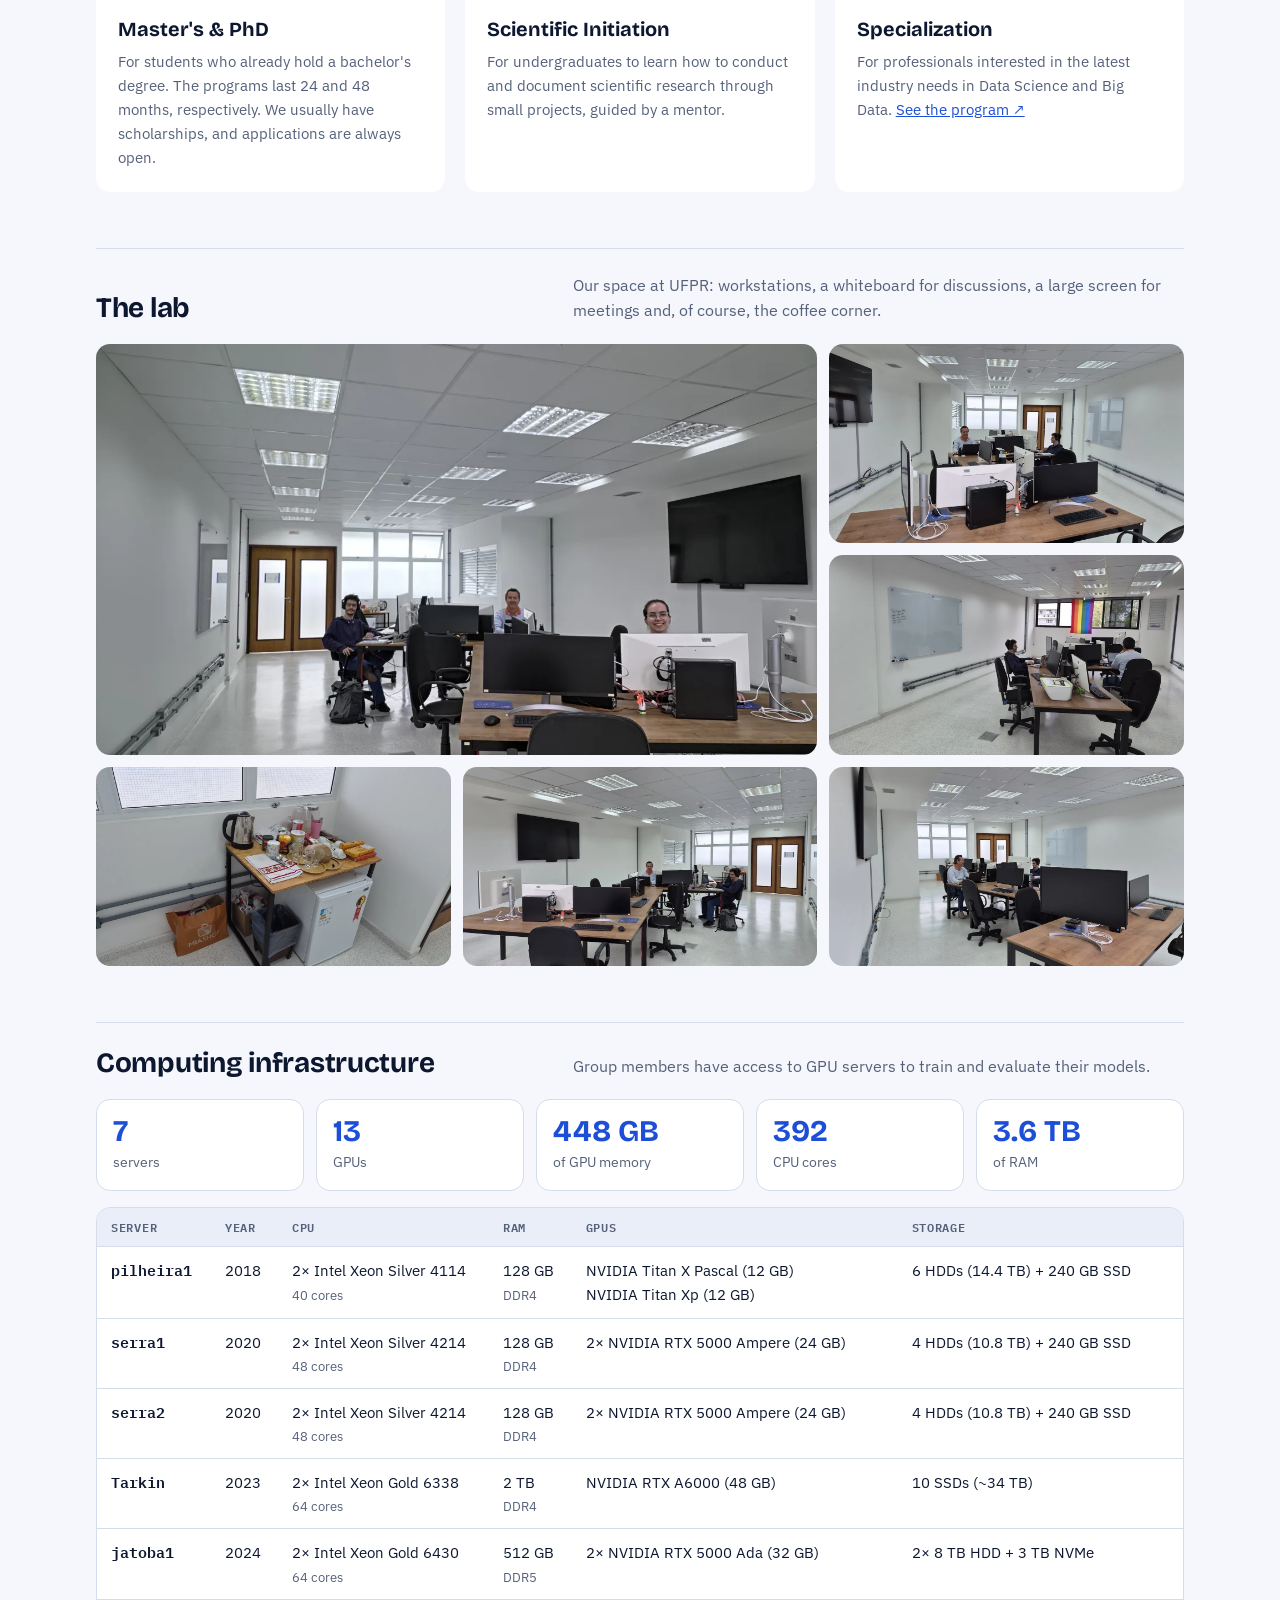
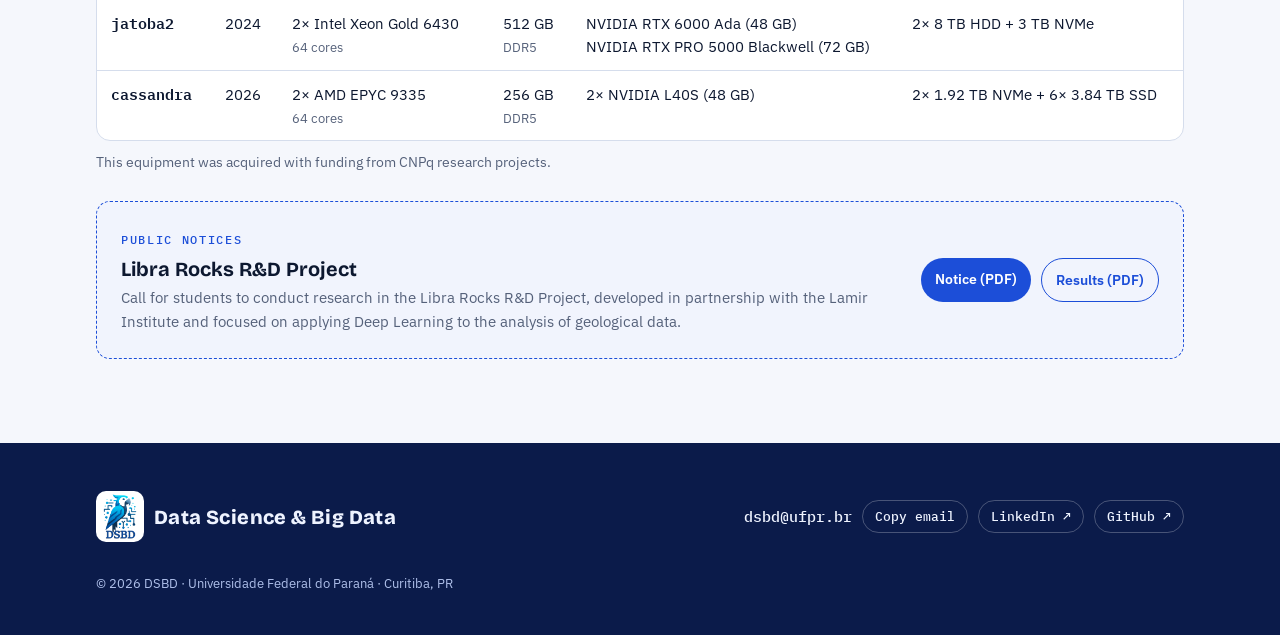
==== commit 5d900a38: "Remove 'Vehicle Occurrence-based Parking Space Detection' das publicações selecionadas Co-Authored-B" ====
--- a/index.html
+++ b/index.html
@@ -7,7 +7,7 @@
 <link rel="preconnect" href="https://fonts.googleapis.com">
 <link rel="preconnect" href="https://fonts.gstatic.com" crossorigin>
 <link rel="stylesheet" href="https://fonts.googleapis.com/css2?family=Bricolage+Grotesque:opsz,wght@12..96,500;12..96,700;12..96,800&family=IBM+Plex+Sans:wght@400;500;600&family=IBM+Plex+Mono:wght@400;500&display=swap">
-<link rel="stylesheet" href="assets/site.css?v=202610231637">
+<link rel="stylesheet" href="assets/site.css?v=202610231639">
 <title>DSBD – Data Science &amp; Big Data · UFPR</title>
 <meta name="description" content="Data Science &amp; Big Data (DSBD), laboratório de pesquisa da UFPR (DINF + DEST).">
 </head>
@@ -124,7 +124,7 @@
   <dialog class="lightbox" id="labBox"><button type="button" class="lb-close">×</button><img alt=""><p></p></dialog>
 </section>
 
-<script src="assets/content.js?v=202610231637"></script>
-<script src="assets/site.js?v=202610231637"></script>
+<script src="assets/content.js?v=202610231639"></script>
+<script src="assets/site.js?v=202610231639"></script>
 </body>
 </html>
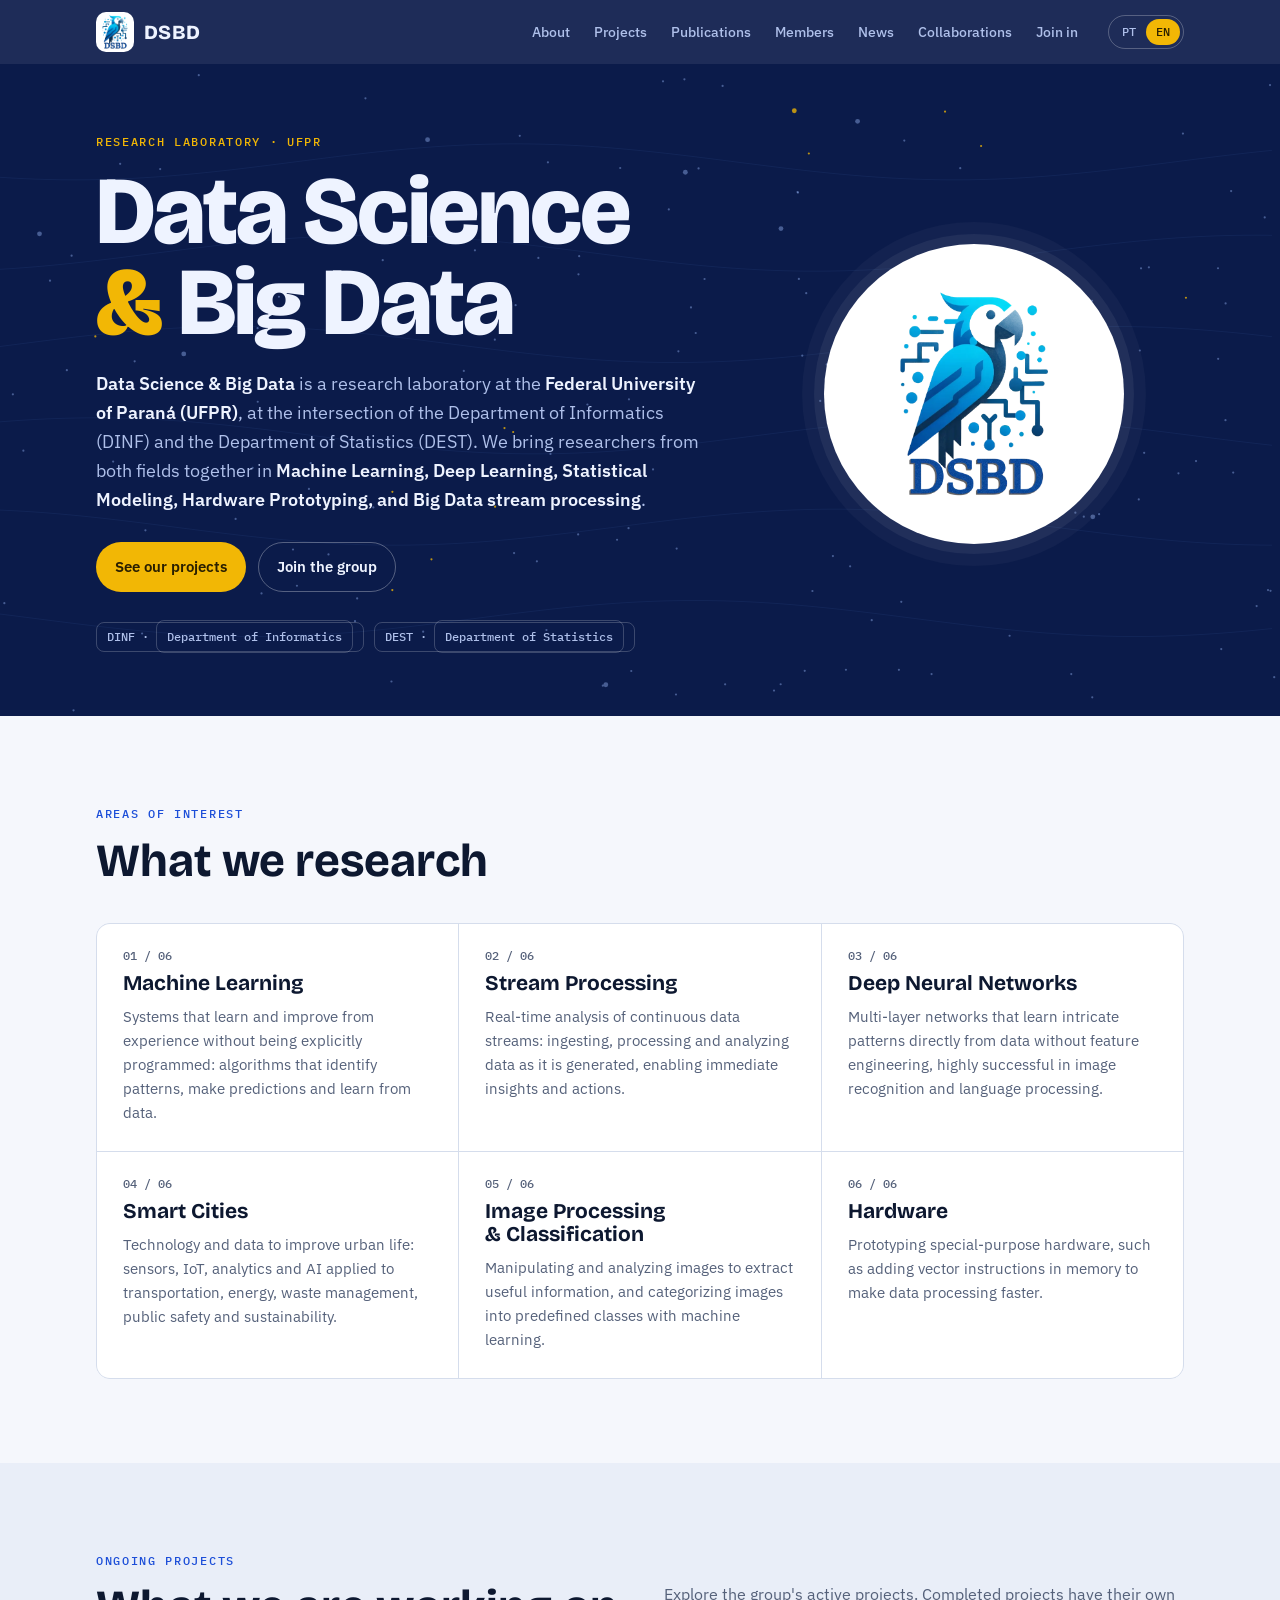
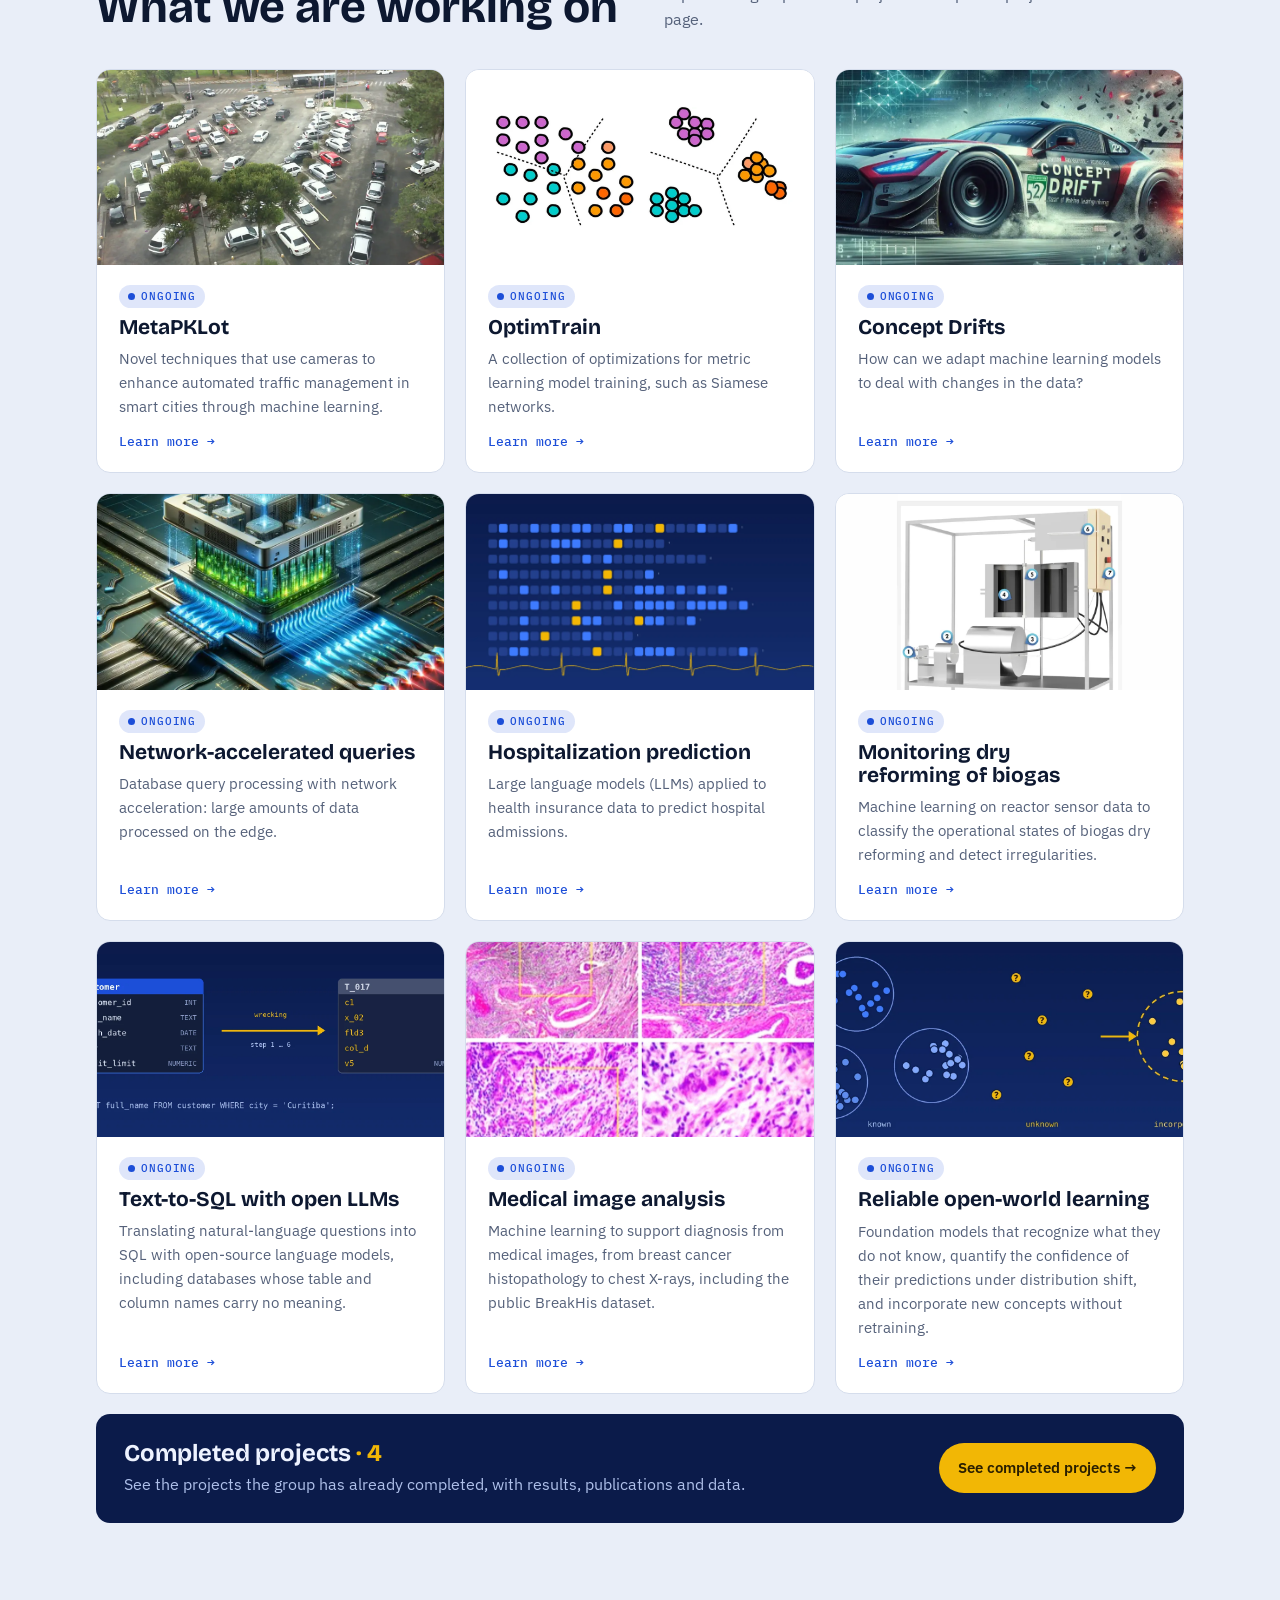
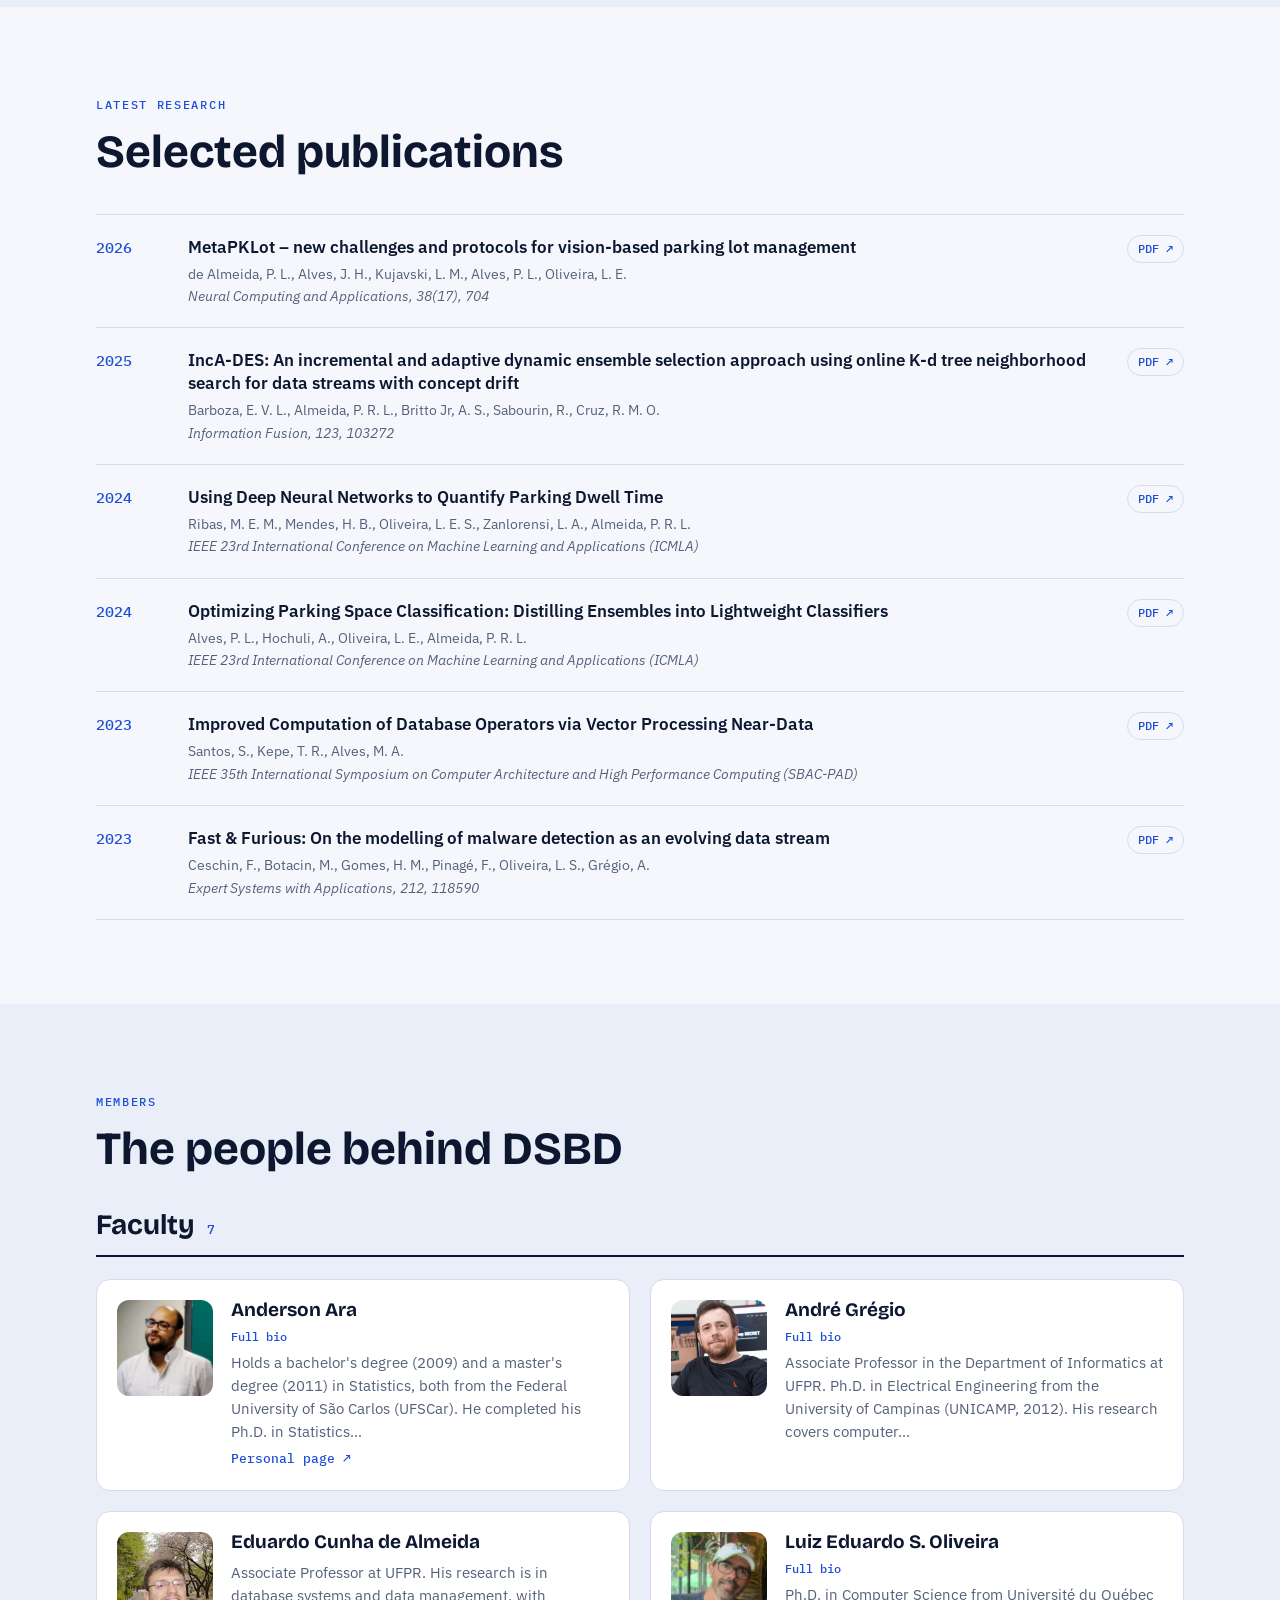
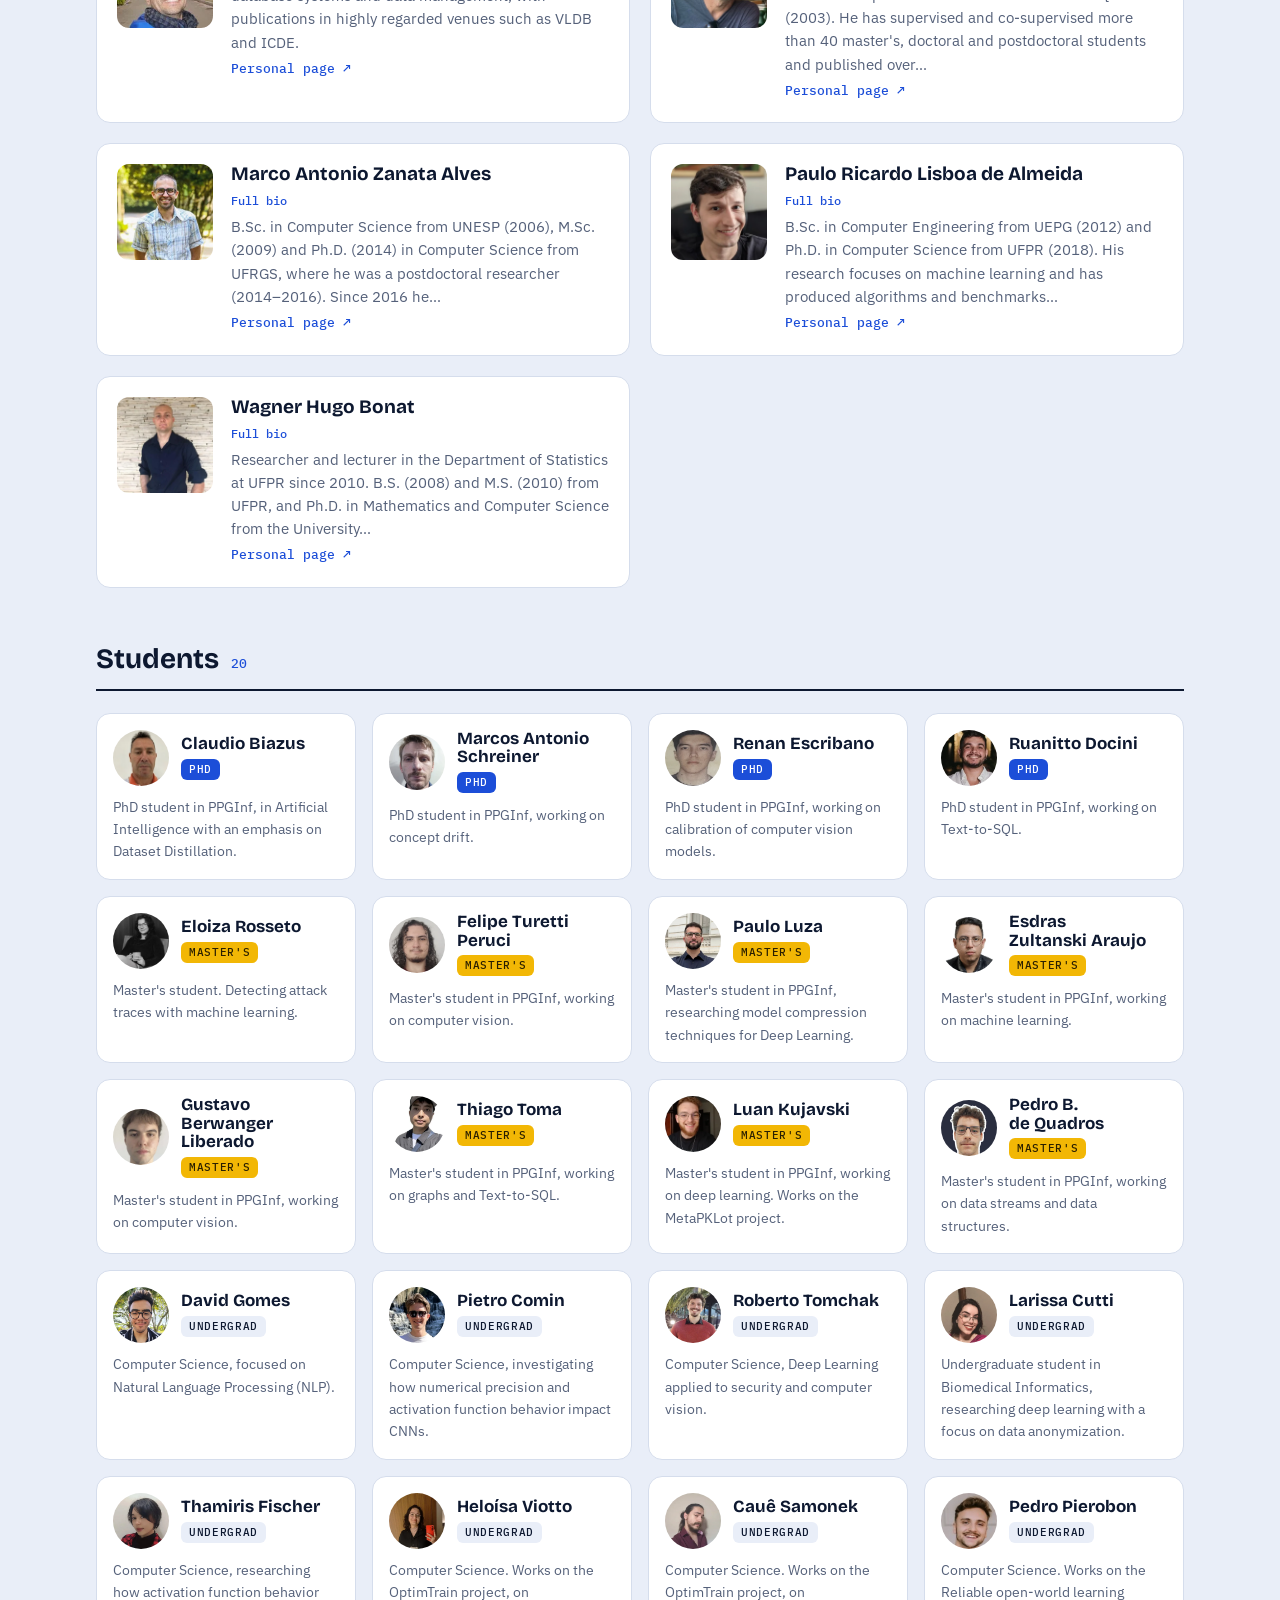
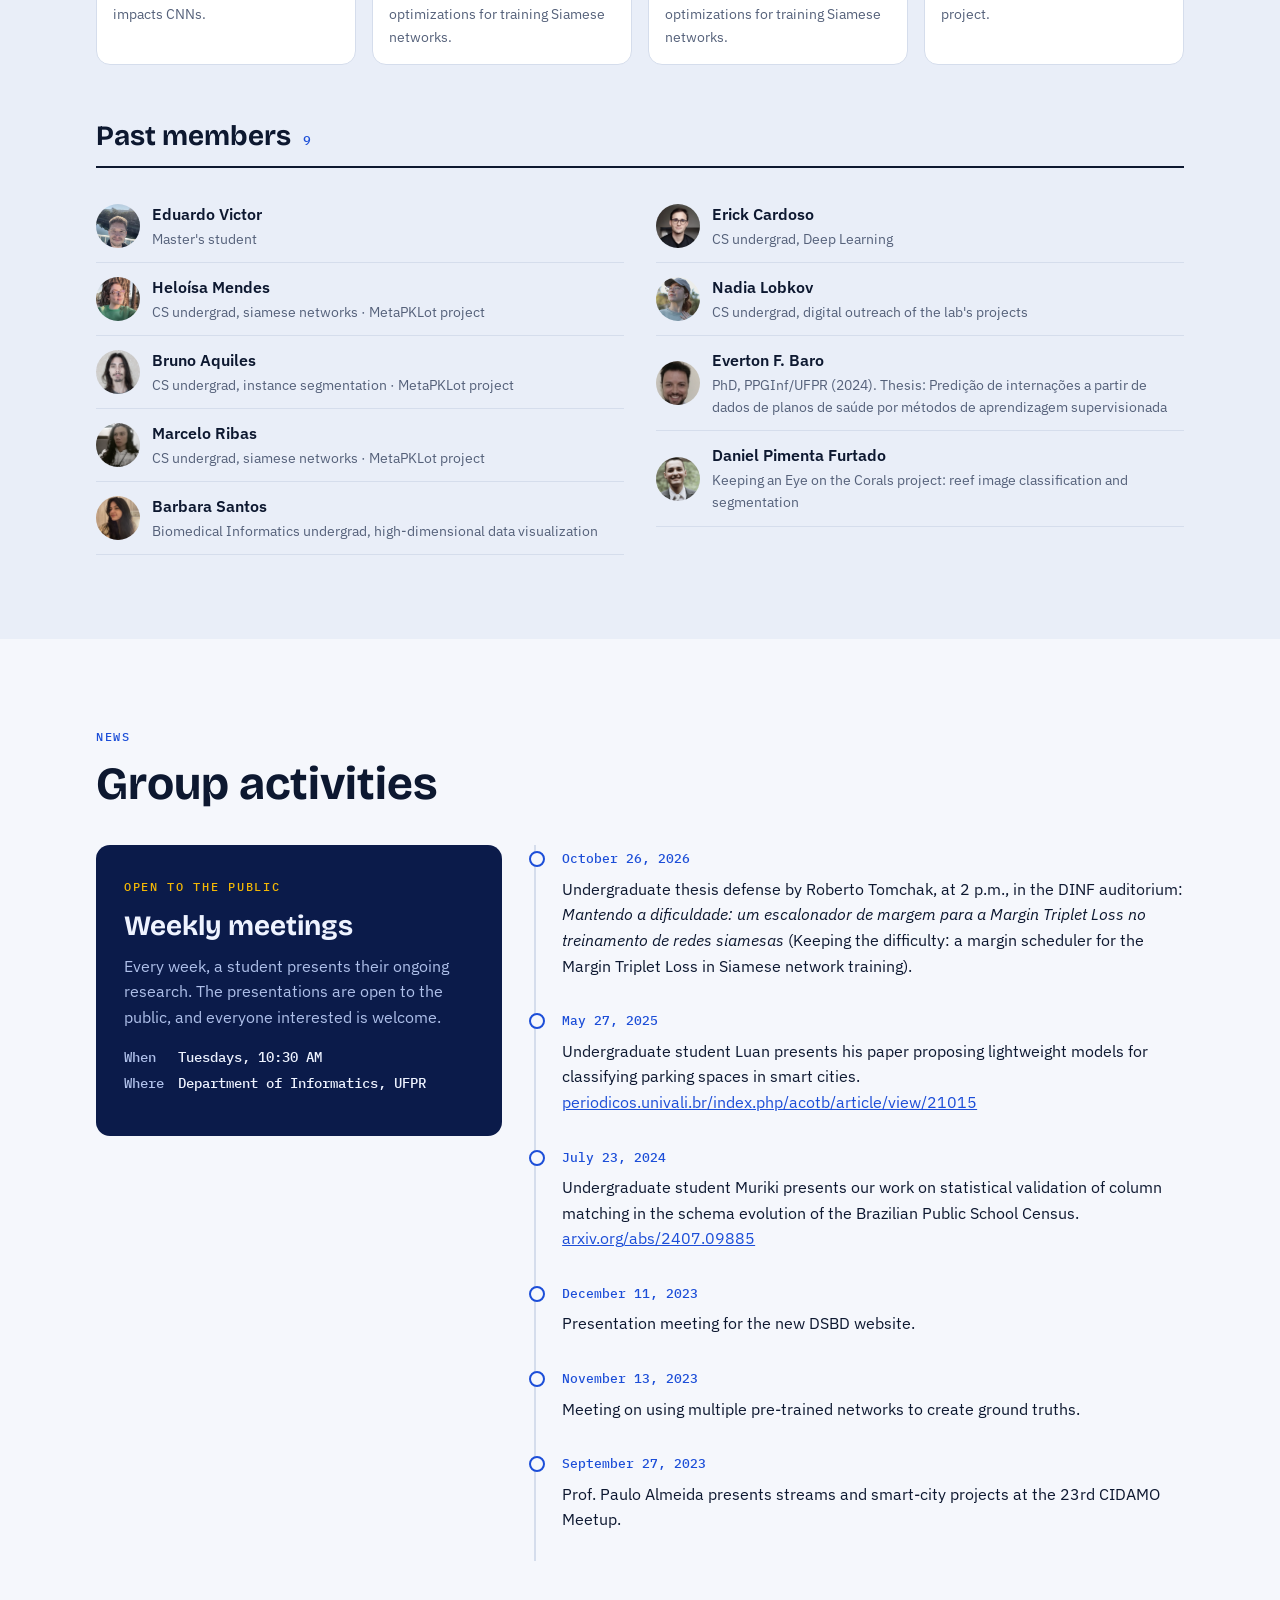
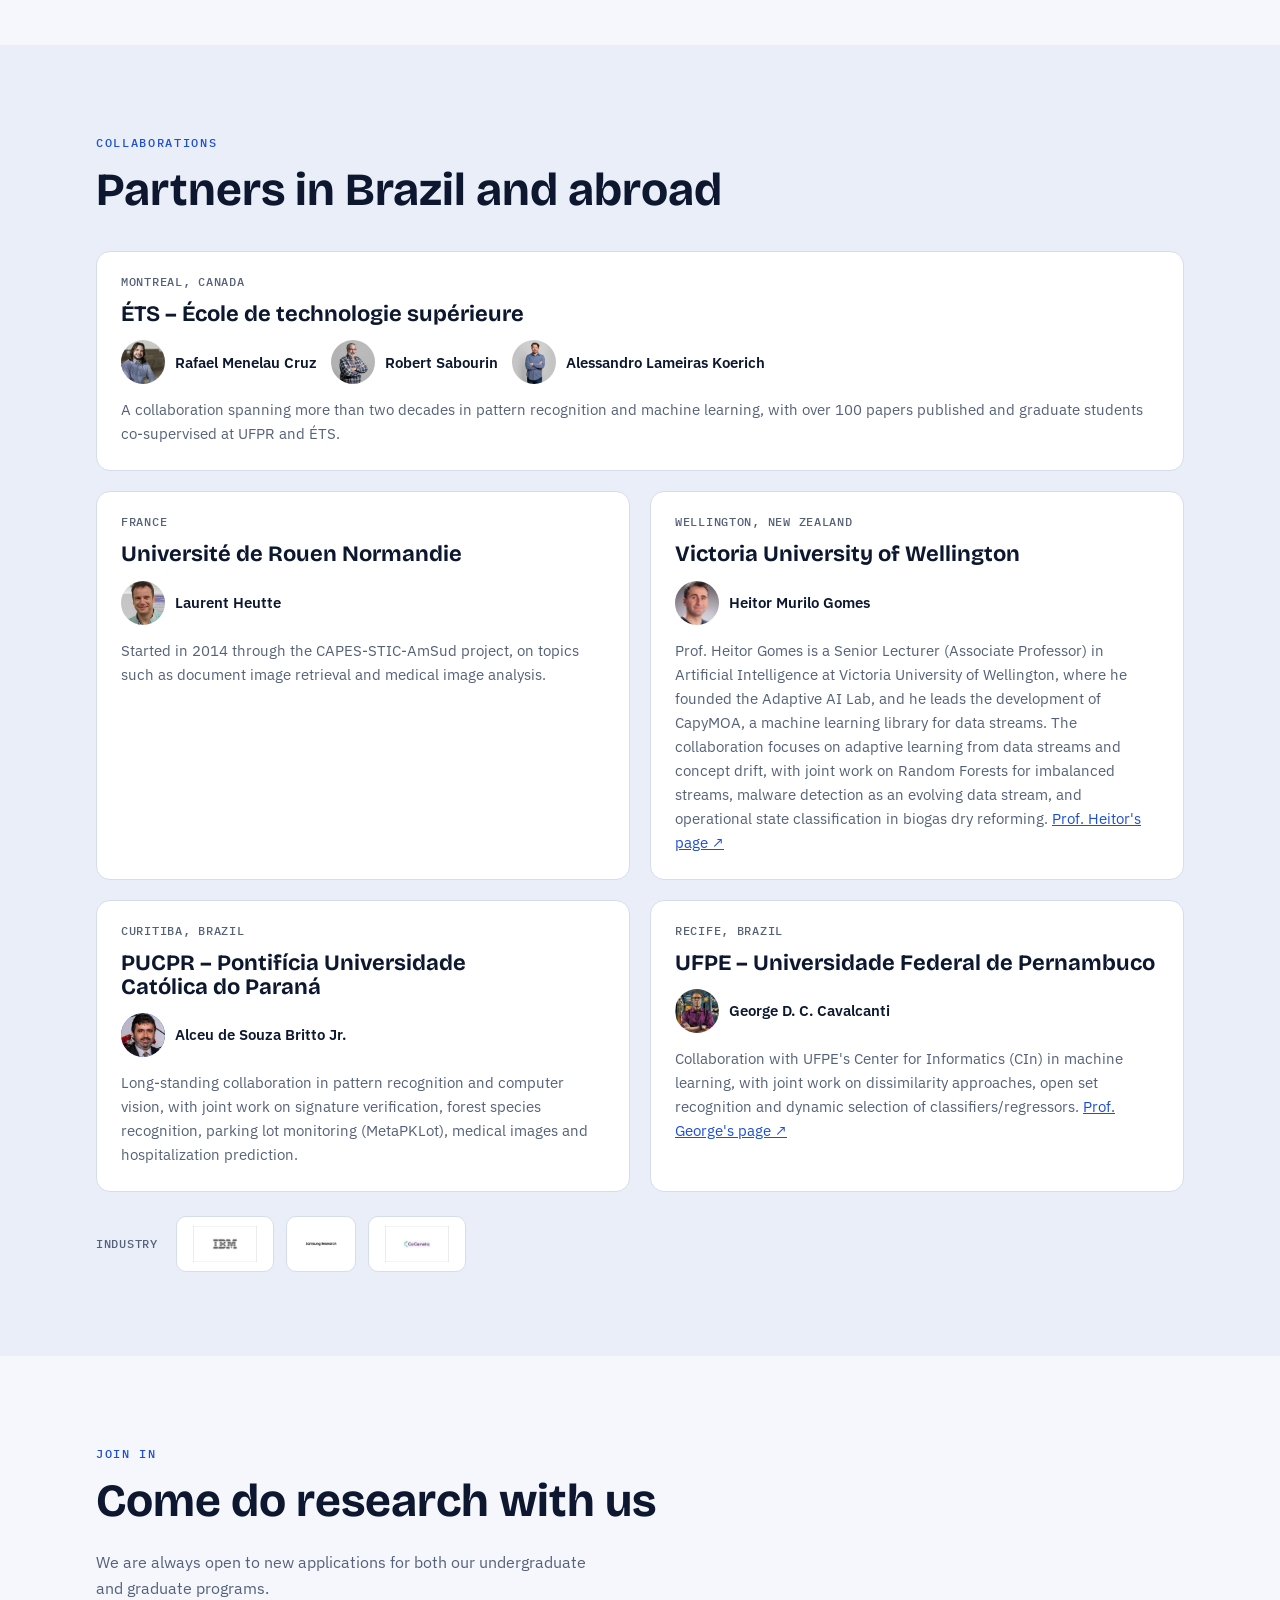
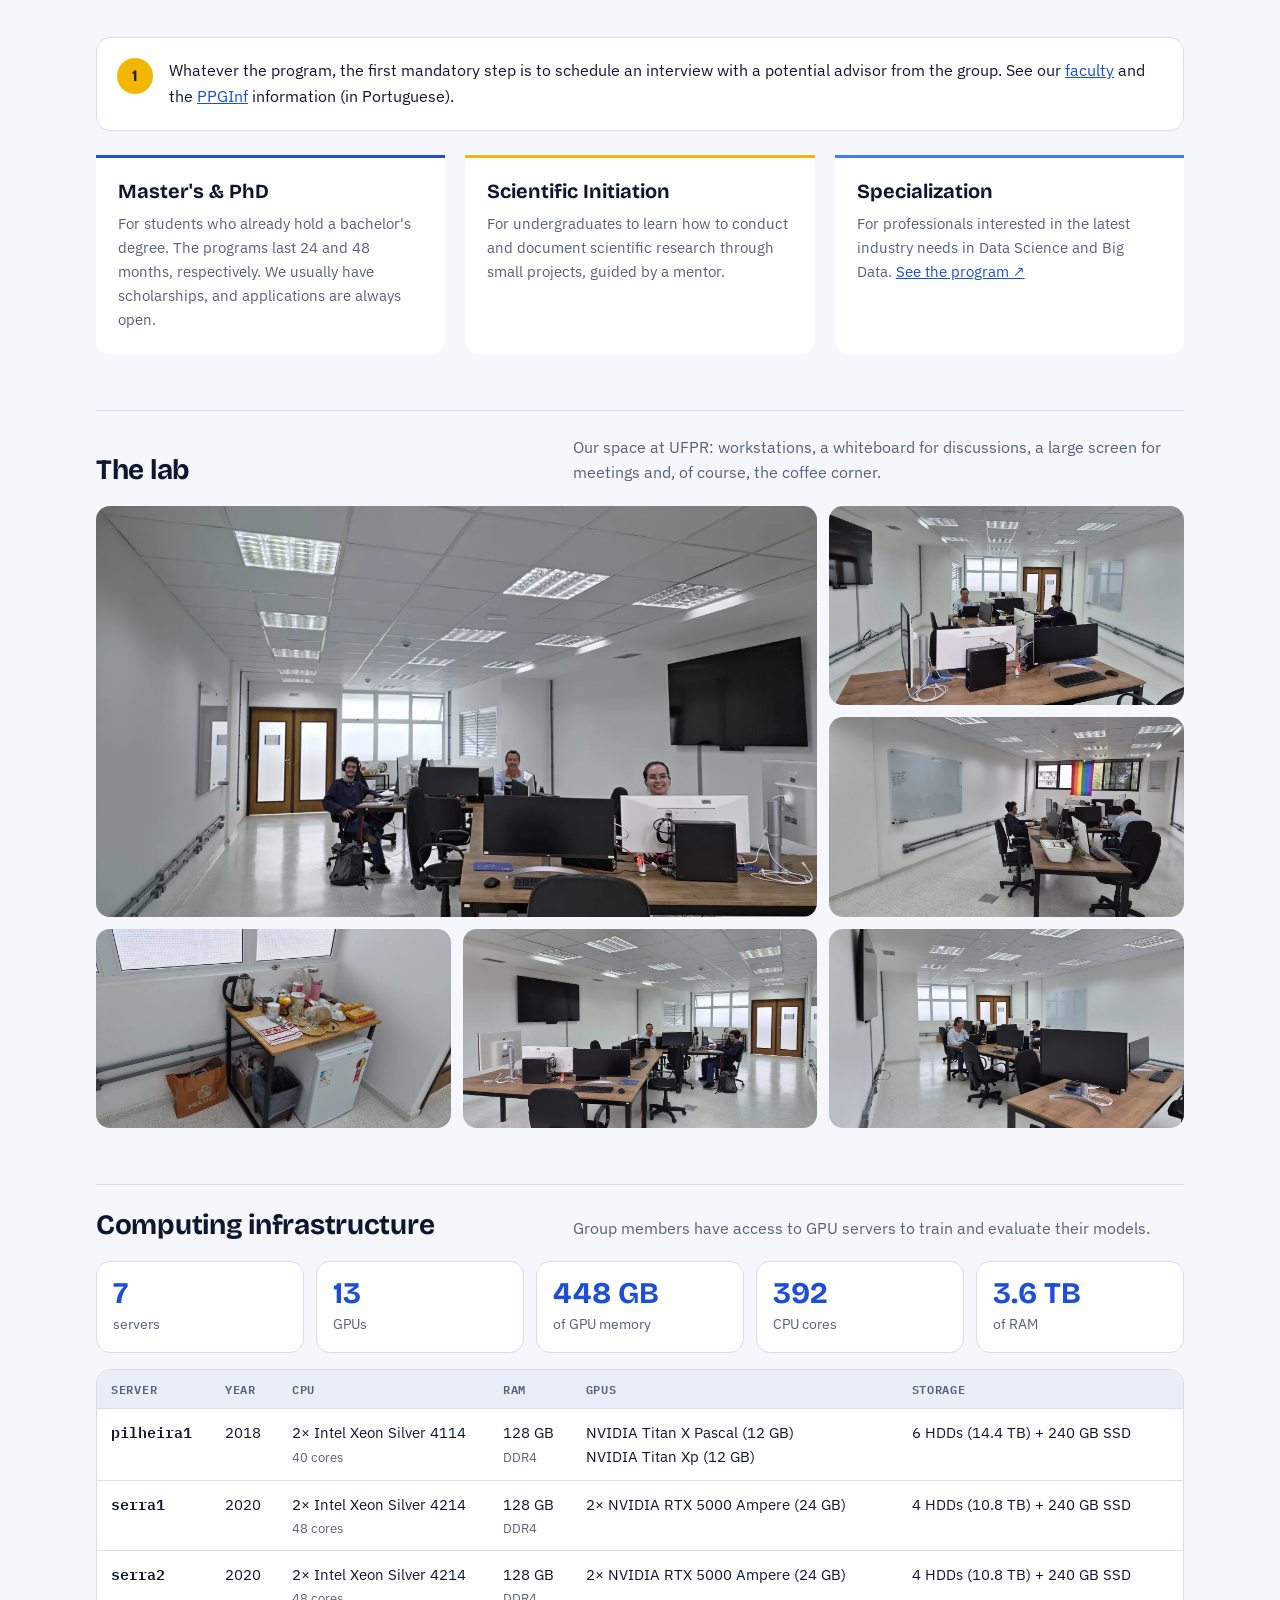
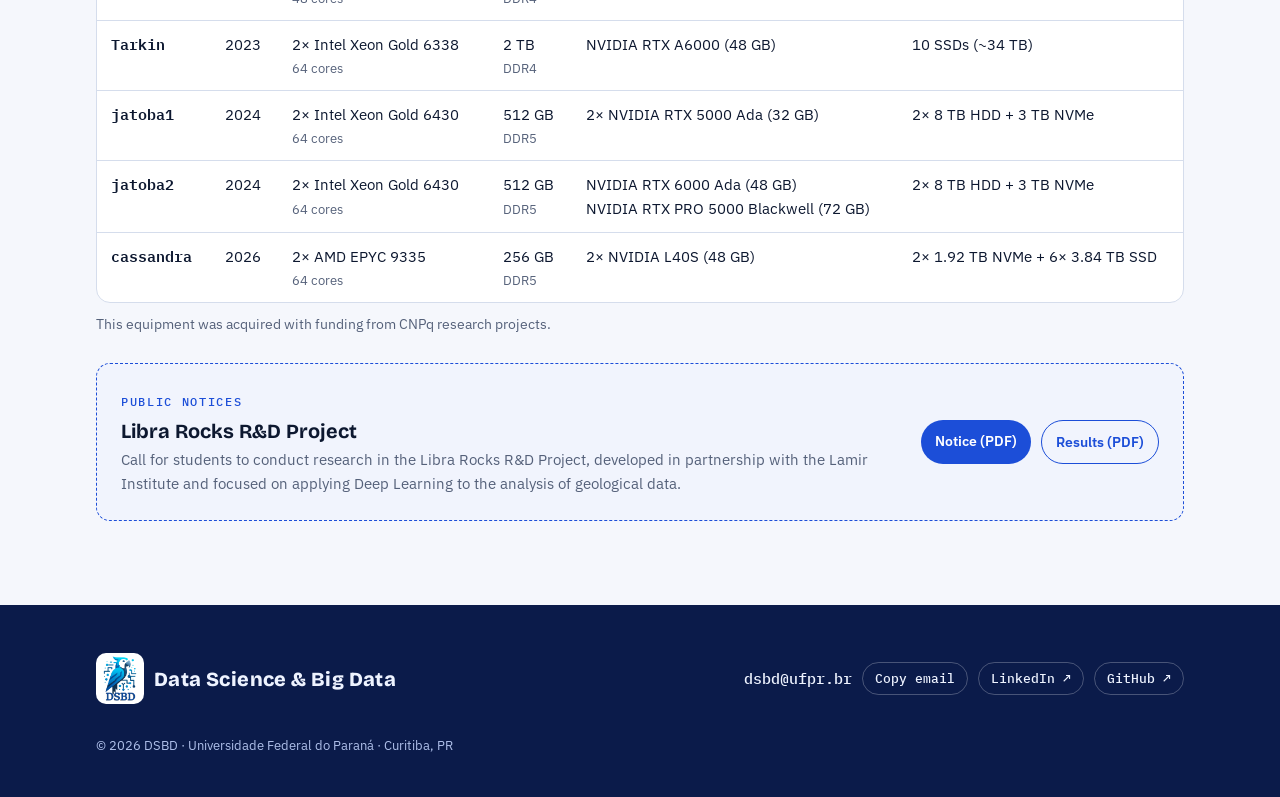
==== commit 53cb8c57: "Notícia: defesa de TCC de Roberto Tomchak Co-Authored-By: Claude Opus 5.5 <noreply@anthropic.com> Cl" ====
--- a/index.html
+++ b/index.html
@@ -7,7 +7,7 @@
 <link rel="preconnect" href="https://fonts.googleapis.com">
 <link rel="preconnect" href="https://fonts.gstatic.com" crossorigin>
 <link rel="stylesheet" href="https://fonts.googleapis.com/css2?family=Bricolage+Grotesque:opsz,wght@12..96,500;12..96,700;12..96,800&family=IBM+Plex+Sans:wght@400;500;600&family=IBM+Plex+Mono:wght@400;500&display=swap">
-<link rel="stylesheet" href="assets/site.css?v=202610231639">
+<link rel="stylesheet" href="assets/site.css?v=202610261138">
 <title>DSBD – Data Science &amp; Big Data · UFPR</title>
 <meta name="description" content="Data Science &amp; Big Data (DSBD), laboratório de pesquisa da UFPR (DINF + DEST).">
 </head>
@@ -124,7 +124,7 @@
   <dialog class="lightbox" id="labBox"><button type="button" class="lb-close">×</button><img alt=""><p></p></dialog>
 </section>
 
-<script src="assets/content.js?v=202610231639"></script>
-<script src="assets/site.js?v=202610231639"></script>
+<script src="assets/content.js?v=202610261138"></script>
+<script src="assets/site.js?v=202610261138"></script>
 </body>
 </html>
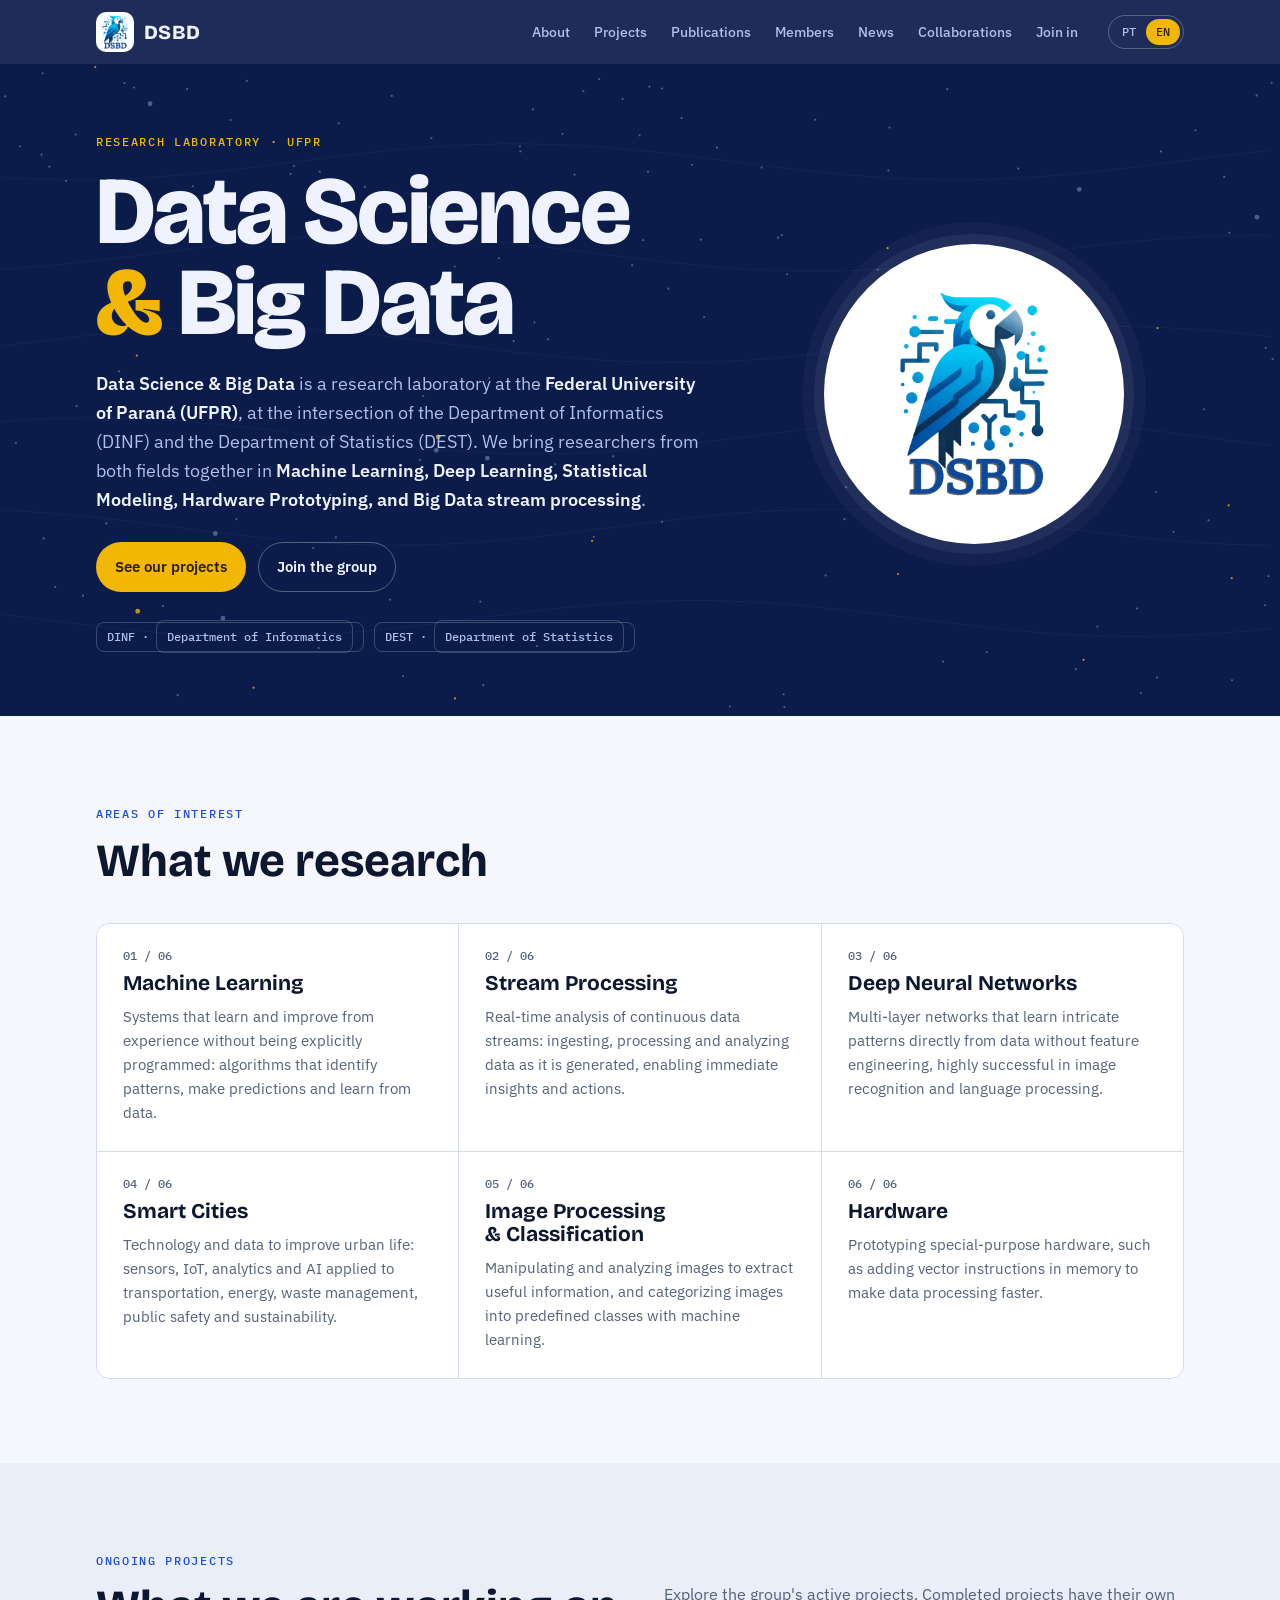
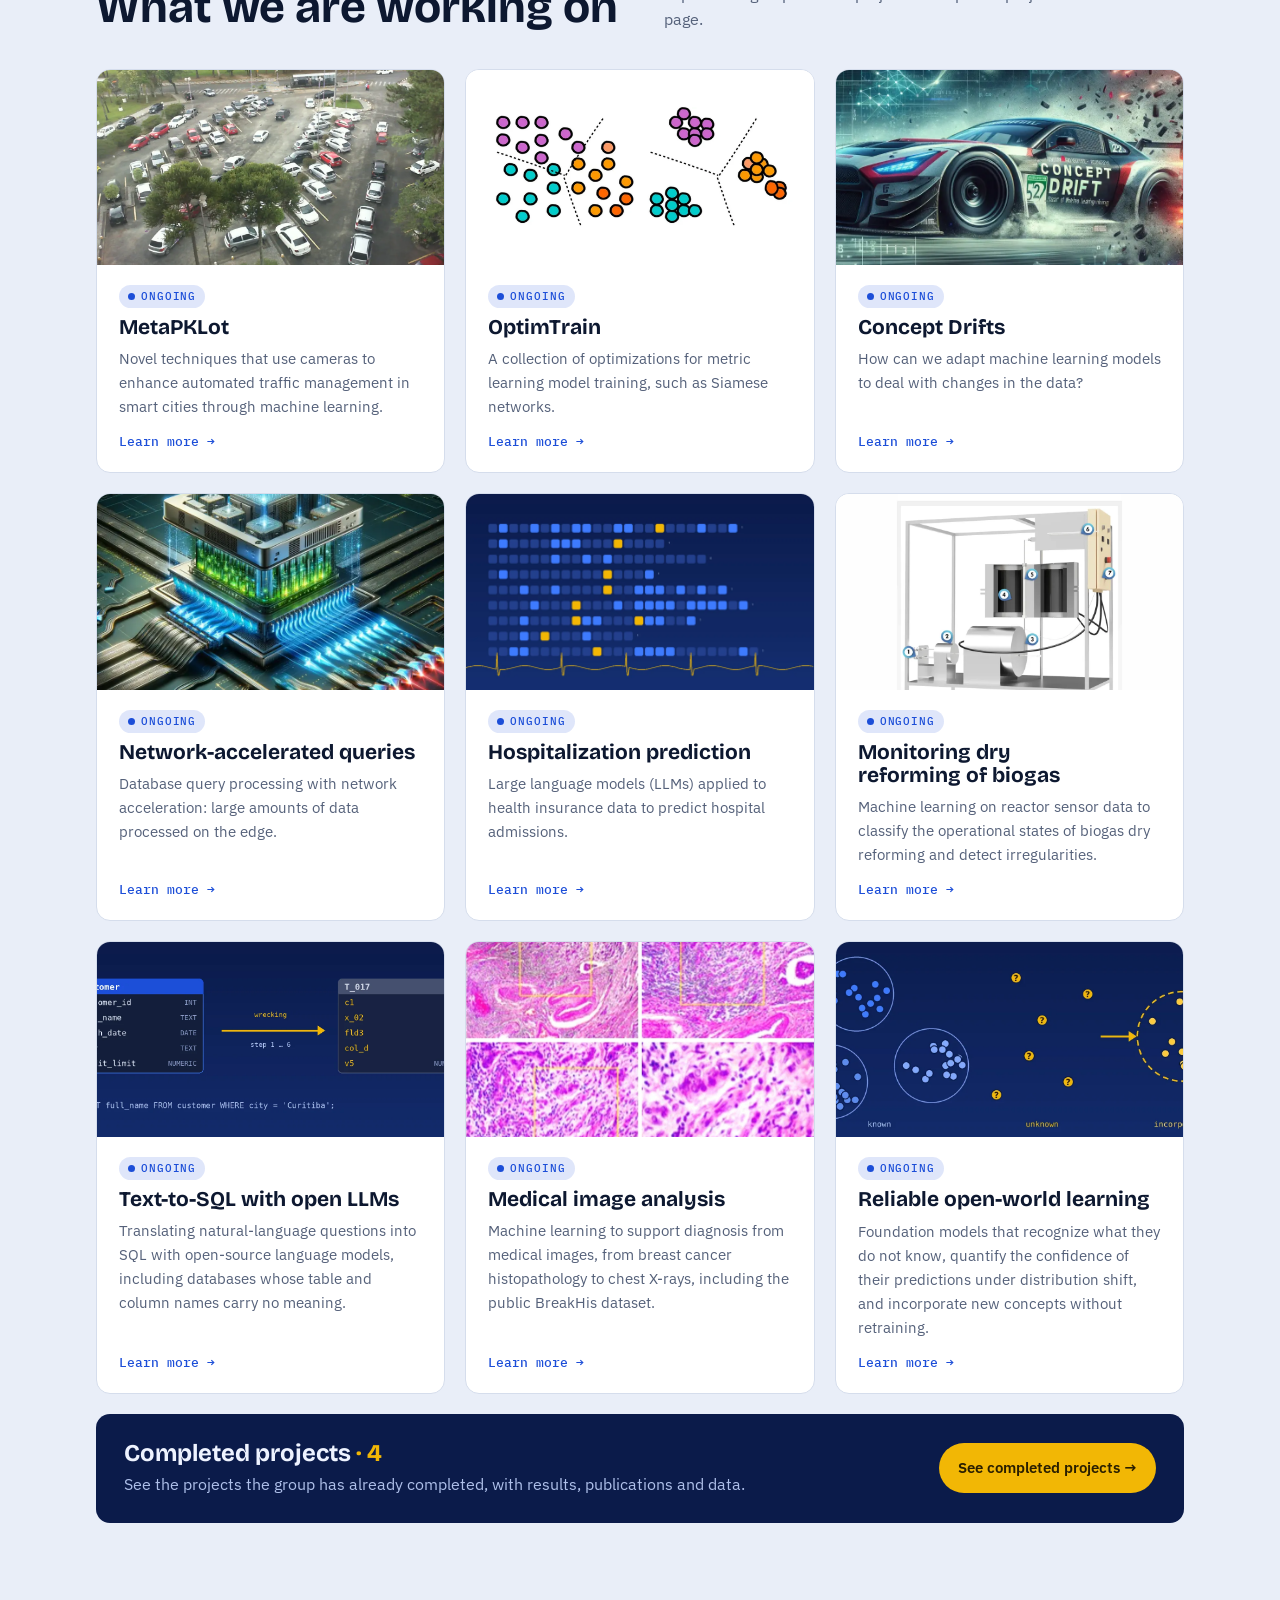
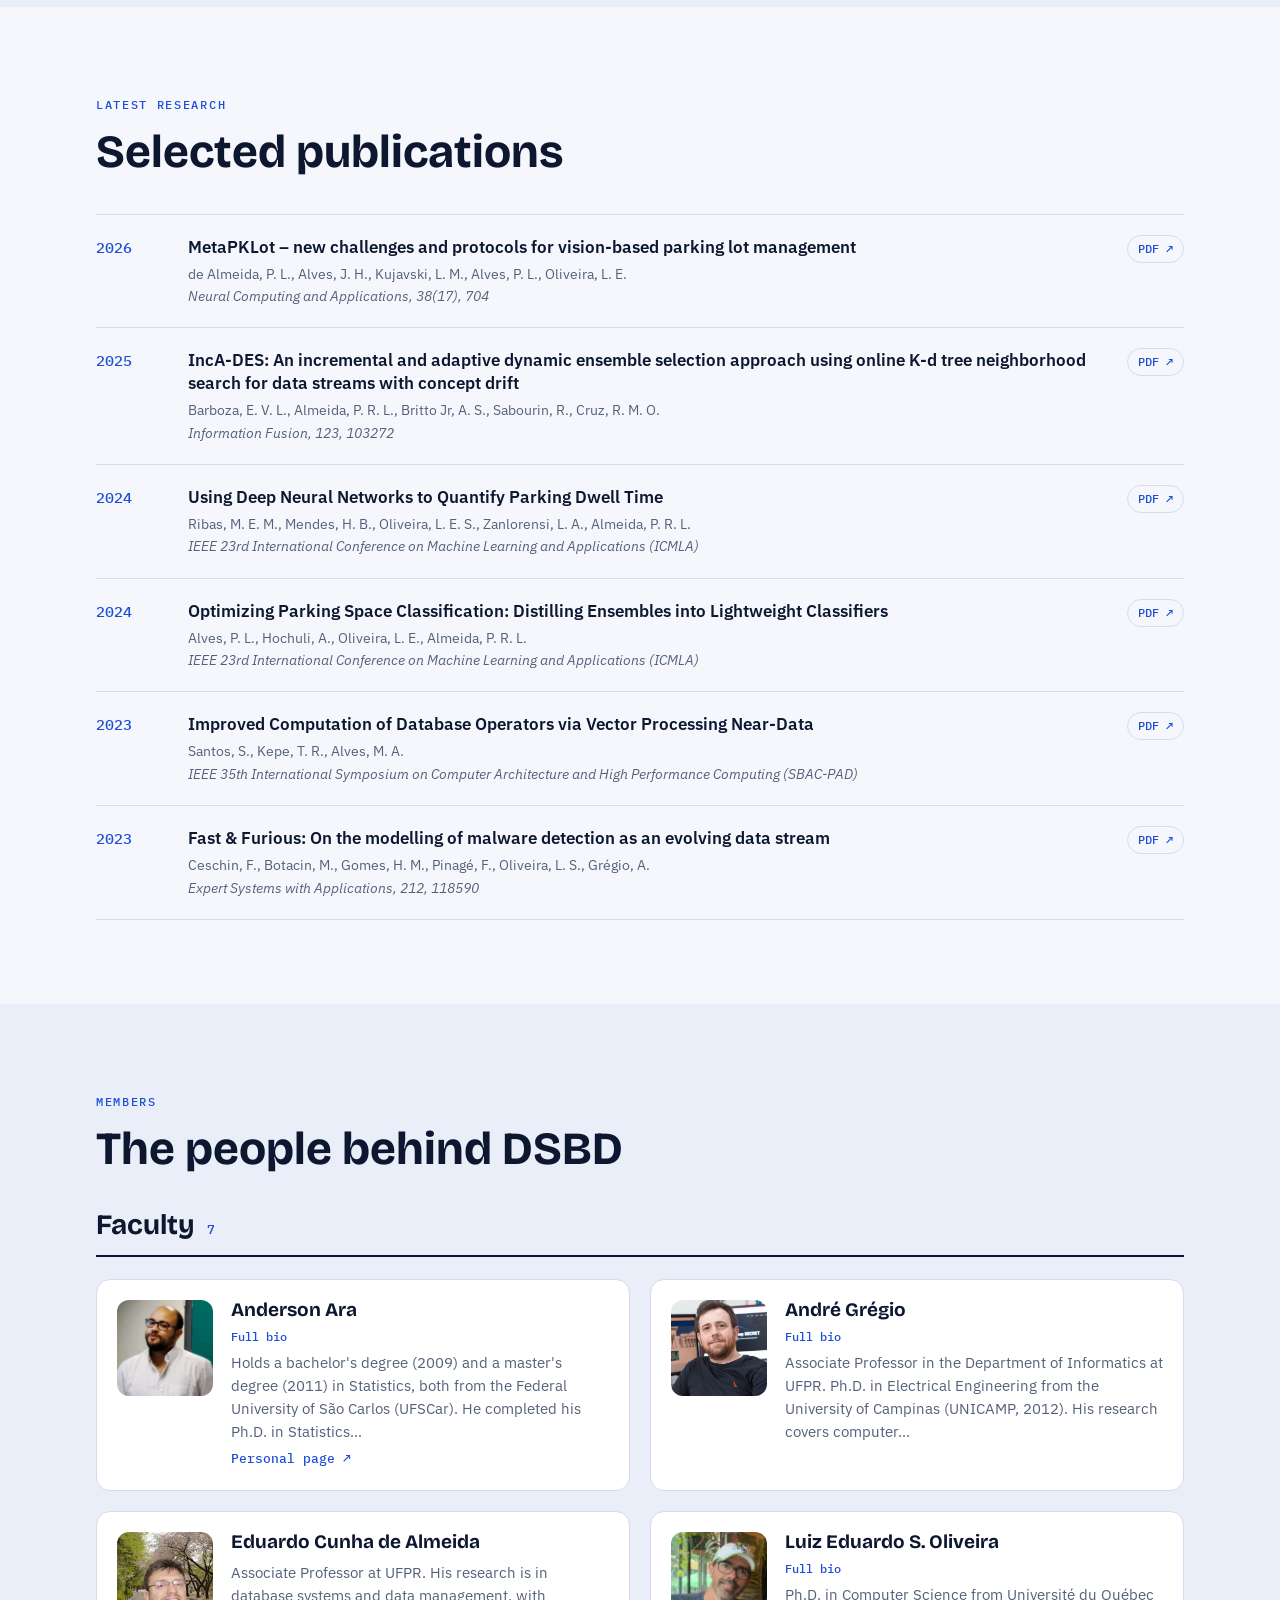
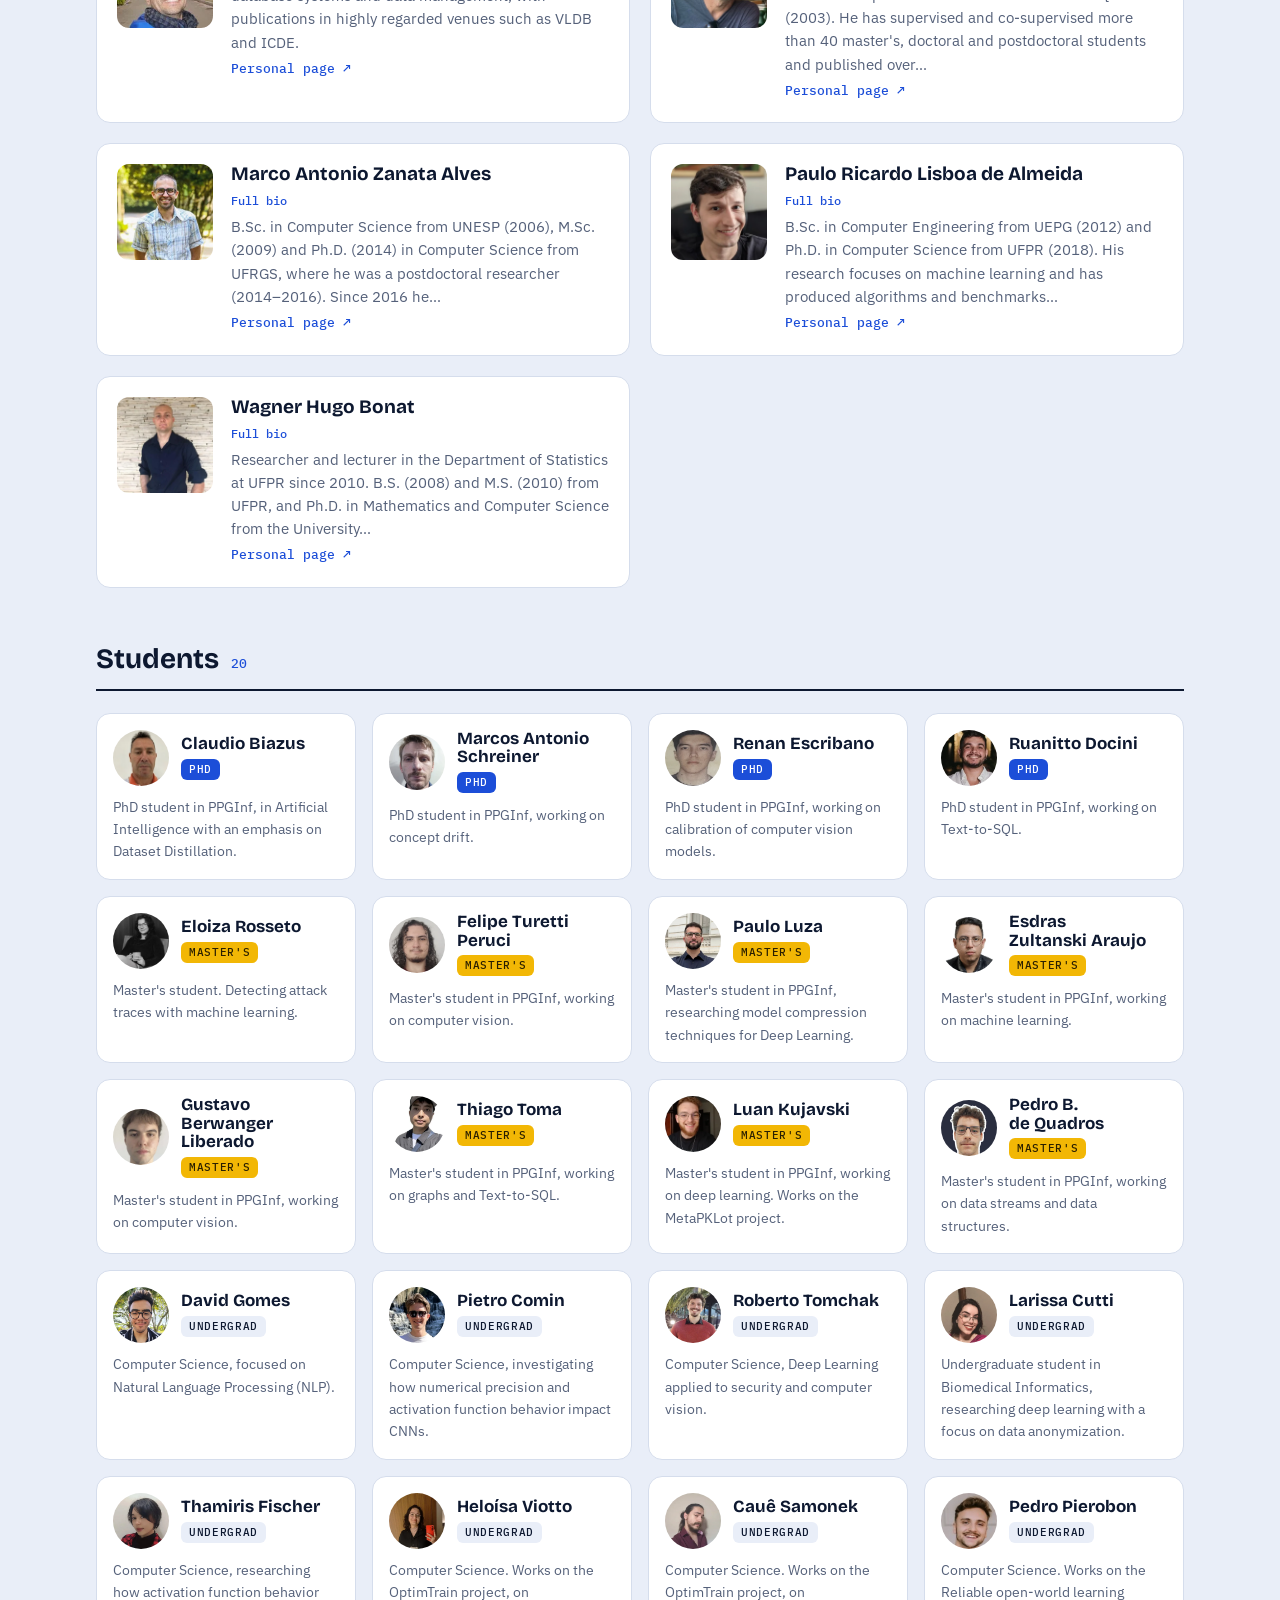
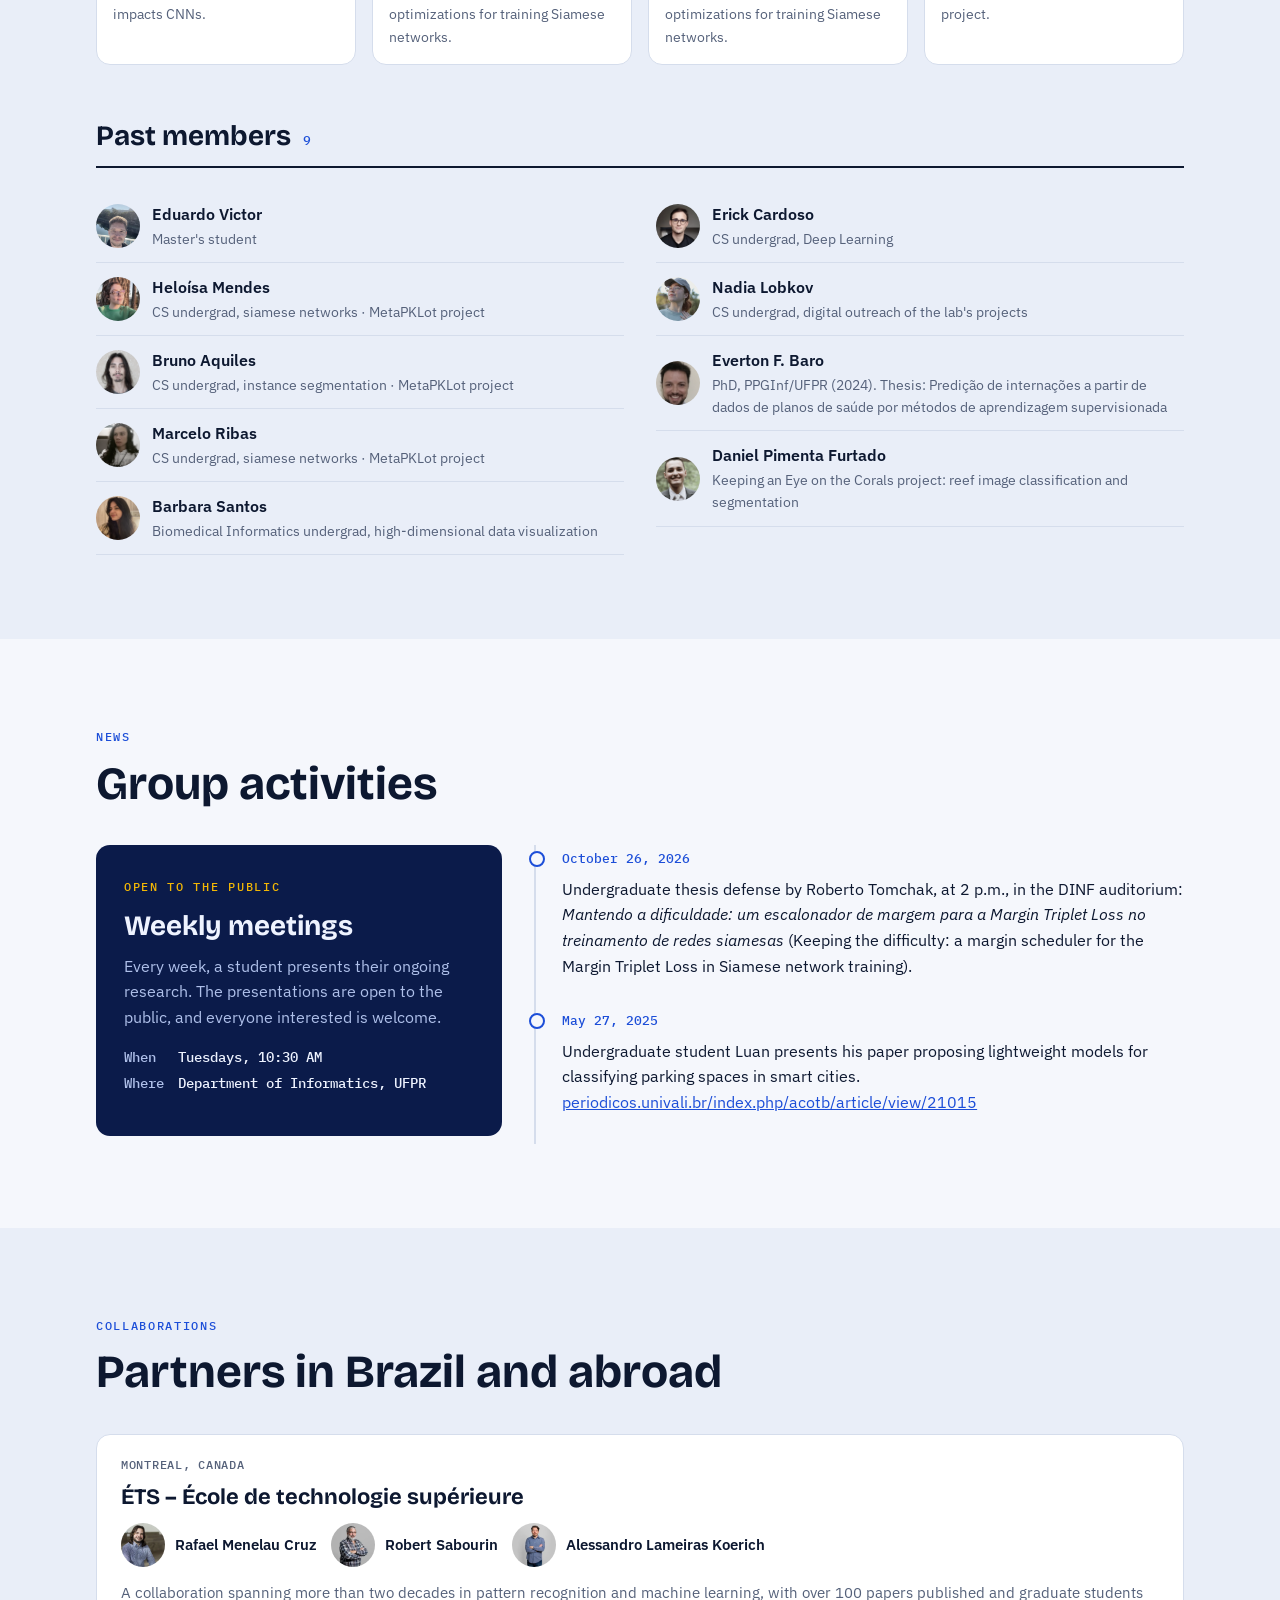
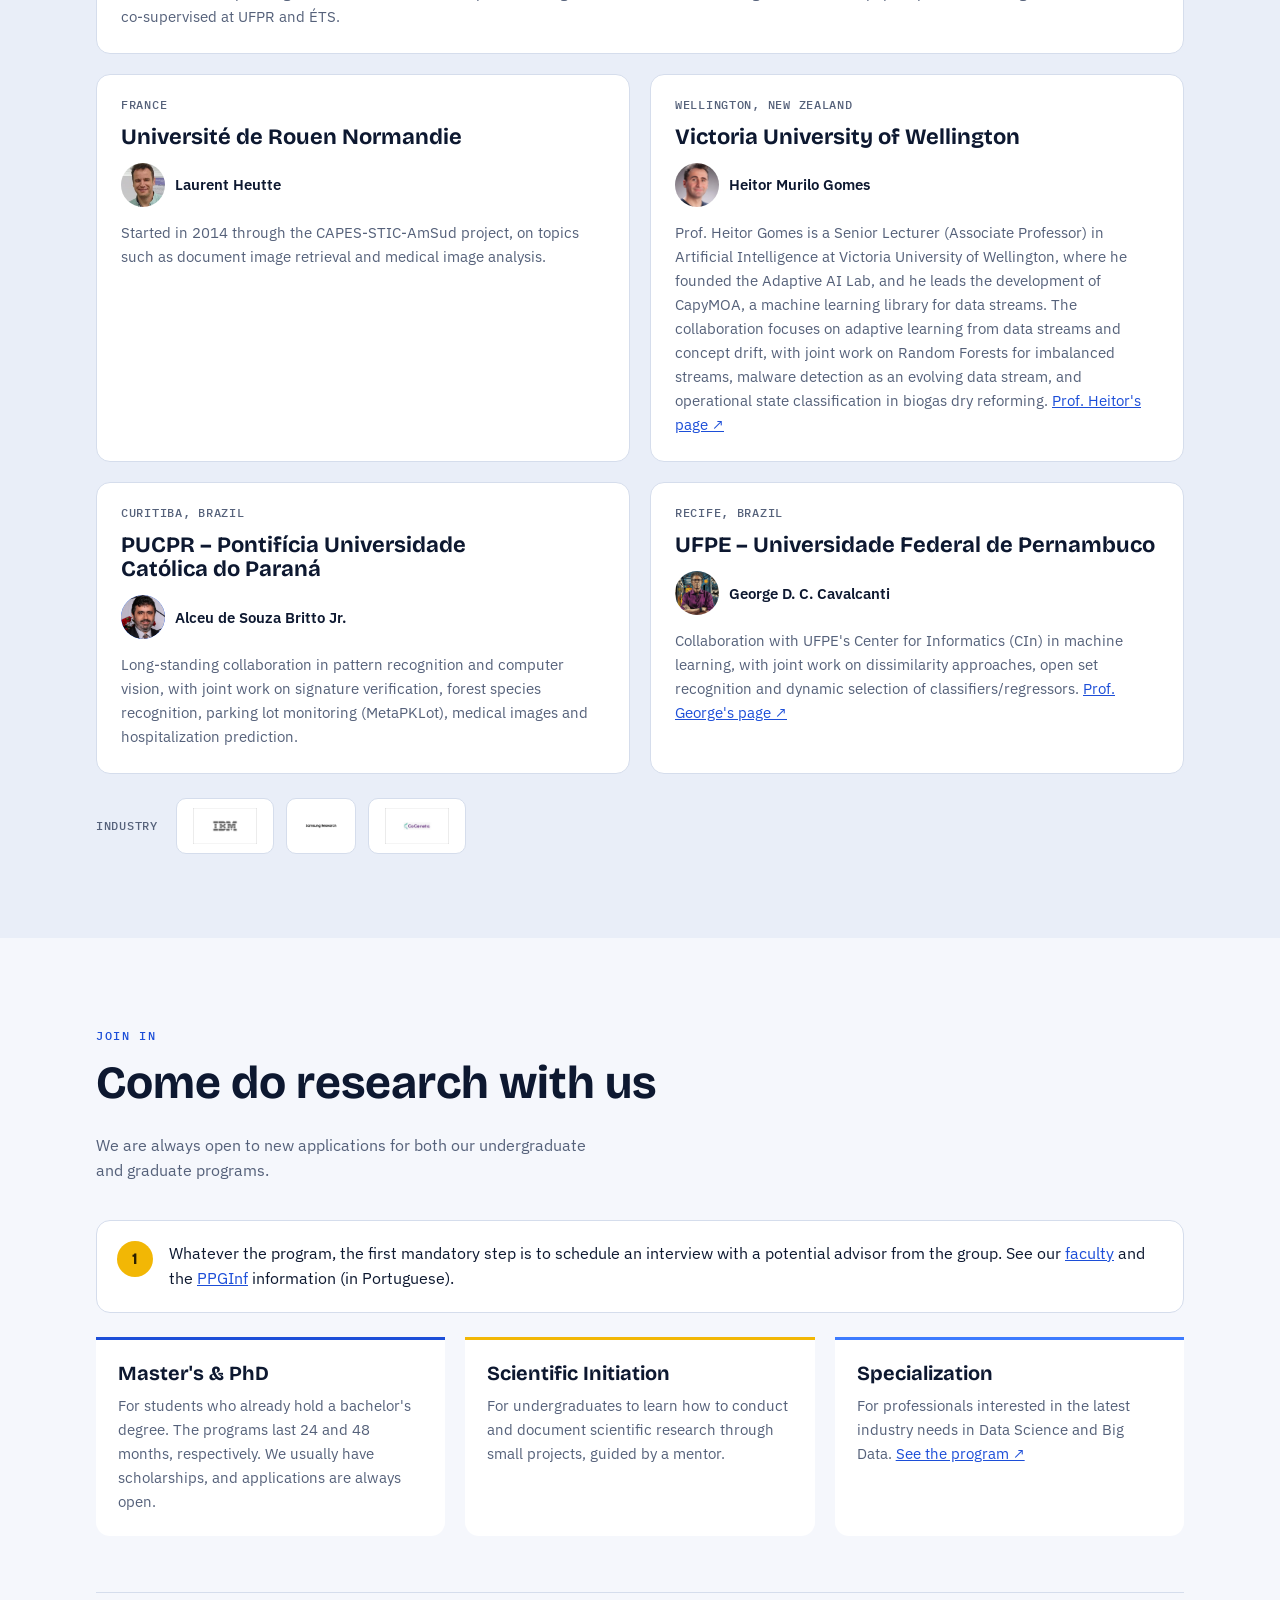
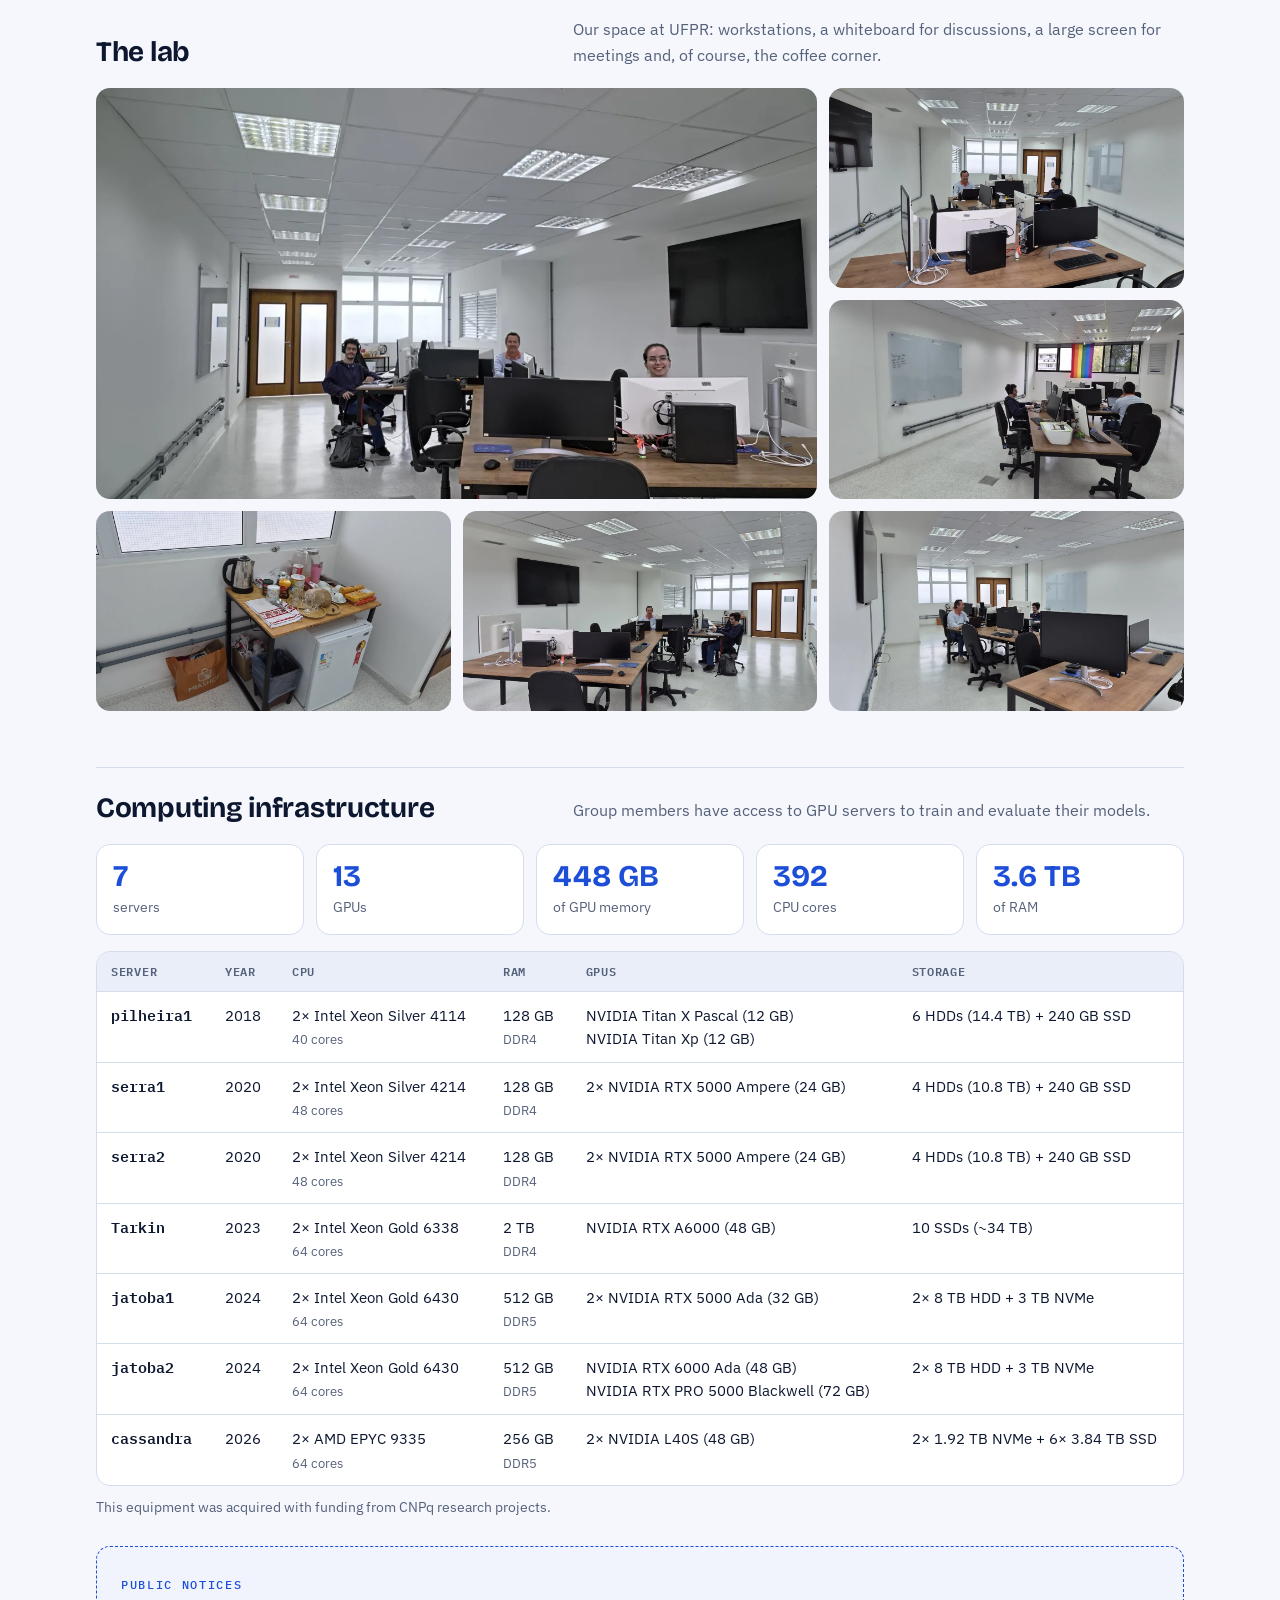
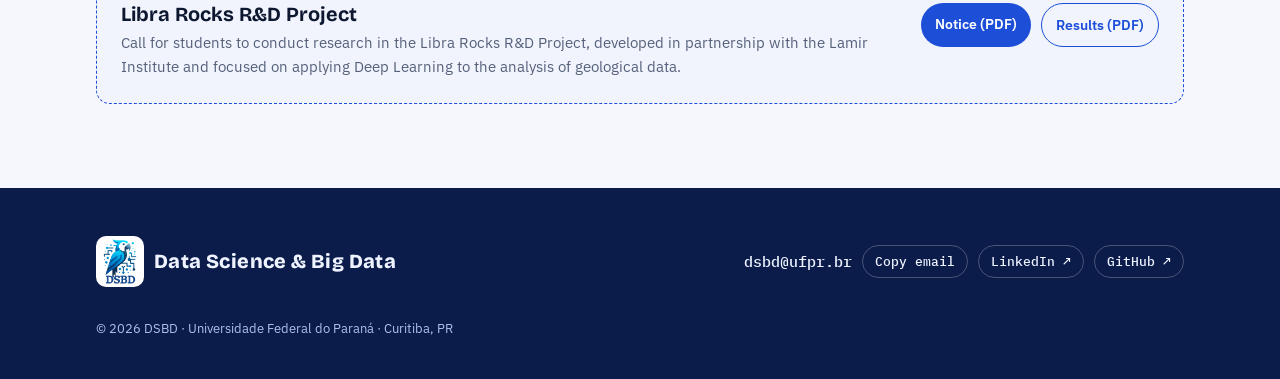
==== commit 155f4cae: "Remove atividades de 2023 e 2024 Co-Authored-By: Claude Opus 5.5 <noreply@anthropic.com> Claude-Sess" ====
--- a/index.html
+++ b/index.html
@@ -7,7 +7,7 @@
 <link rel="preconnect" href="https://fonts.googleapis.com">
 <link rel="preconnect" href="https://fonts.gstatic.com" crossorigin>
 <link rel="stylesheet" href="https://fonts.googleapis.com/css2?family=Bricolage+Grotesque:opsz,wght@12..96,500;12..96,700;12..96,800&family=IBM+Plex+Sans:wght@400;500;600&family=IBM+Plex+Mono:wght@400;500&display=swap">
-<link rel="stylesheet" href="assets/site.css?v=202610261138">
+<link rel="stylesheet" href="assets/site.css?v=202610261139">
 <title>DSBD – Data Science &amp; Big Data · UFPR</title>
 <meta name="description" content="Data Science &amp; Big Data (DSBD), laboratório de pesquisa da UFPR (DINF + DEST).">
 </head>
@@ -124,7 +124,7 @@
   <dialog class="lightbox" id="labBox"><button type="button" class="lb-close">×</button><img alt=""><p></p></dialog>
 </section>
 
-<script src="assets/content.js?v=202610261138"></script>
-<script src="assets/site.js?v=202610261138"></script>
+<script src="assets/content.js?v=202610261139"></script>
+<script src="assets/site.js?v=202610261139"></script>
 </body>
 </html>
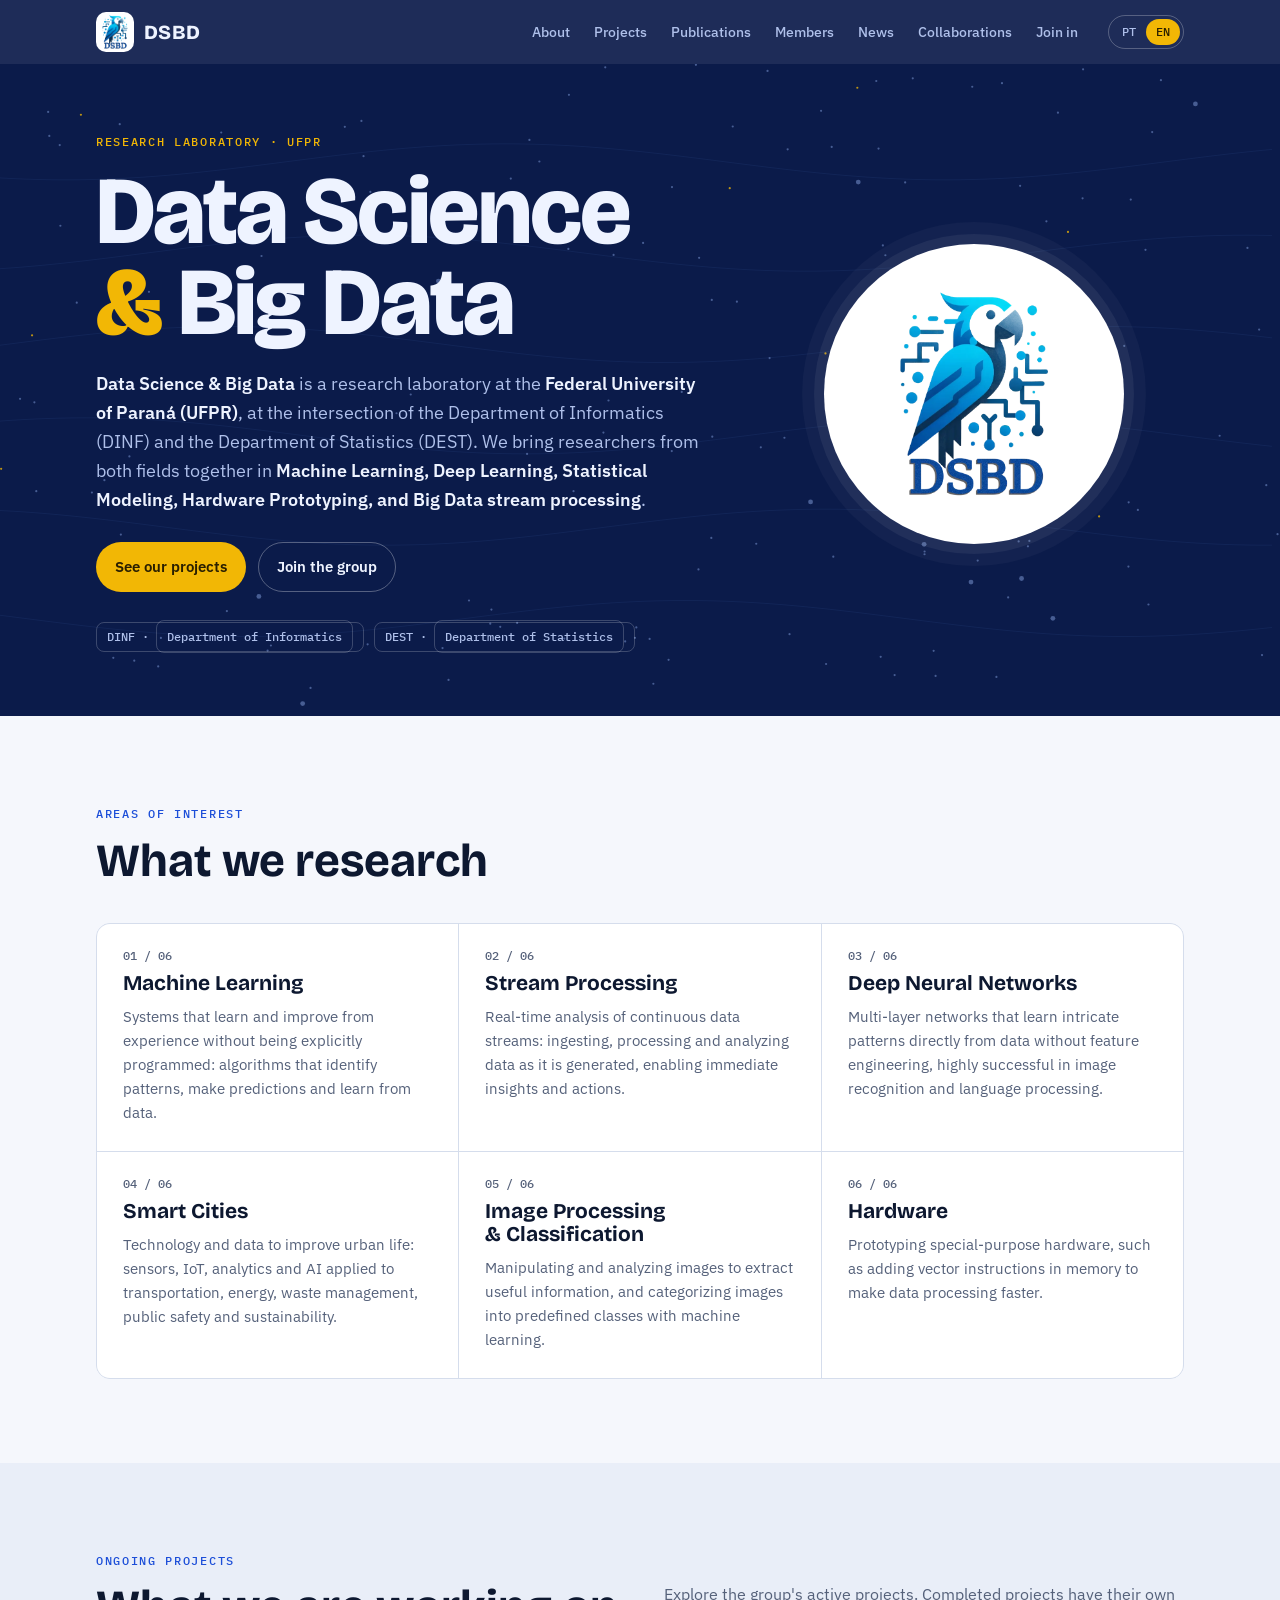
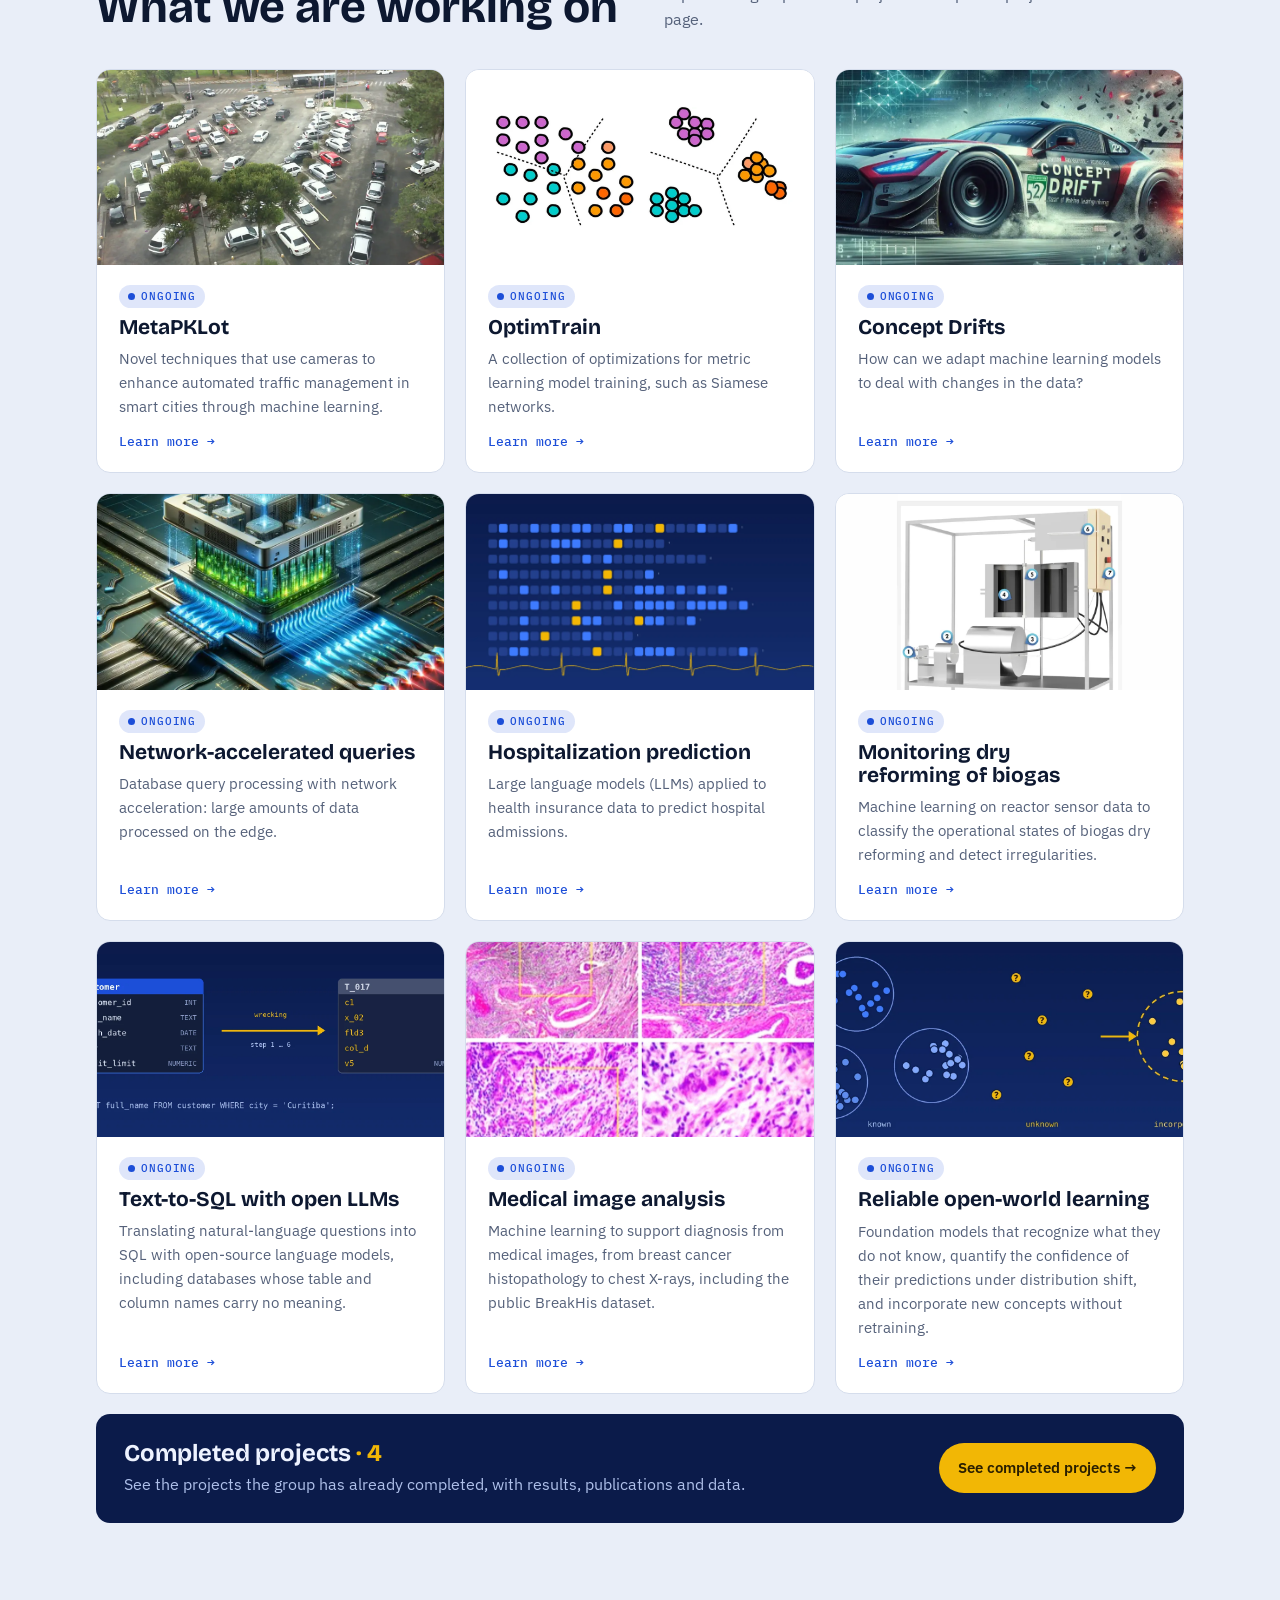
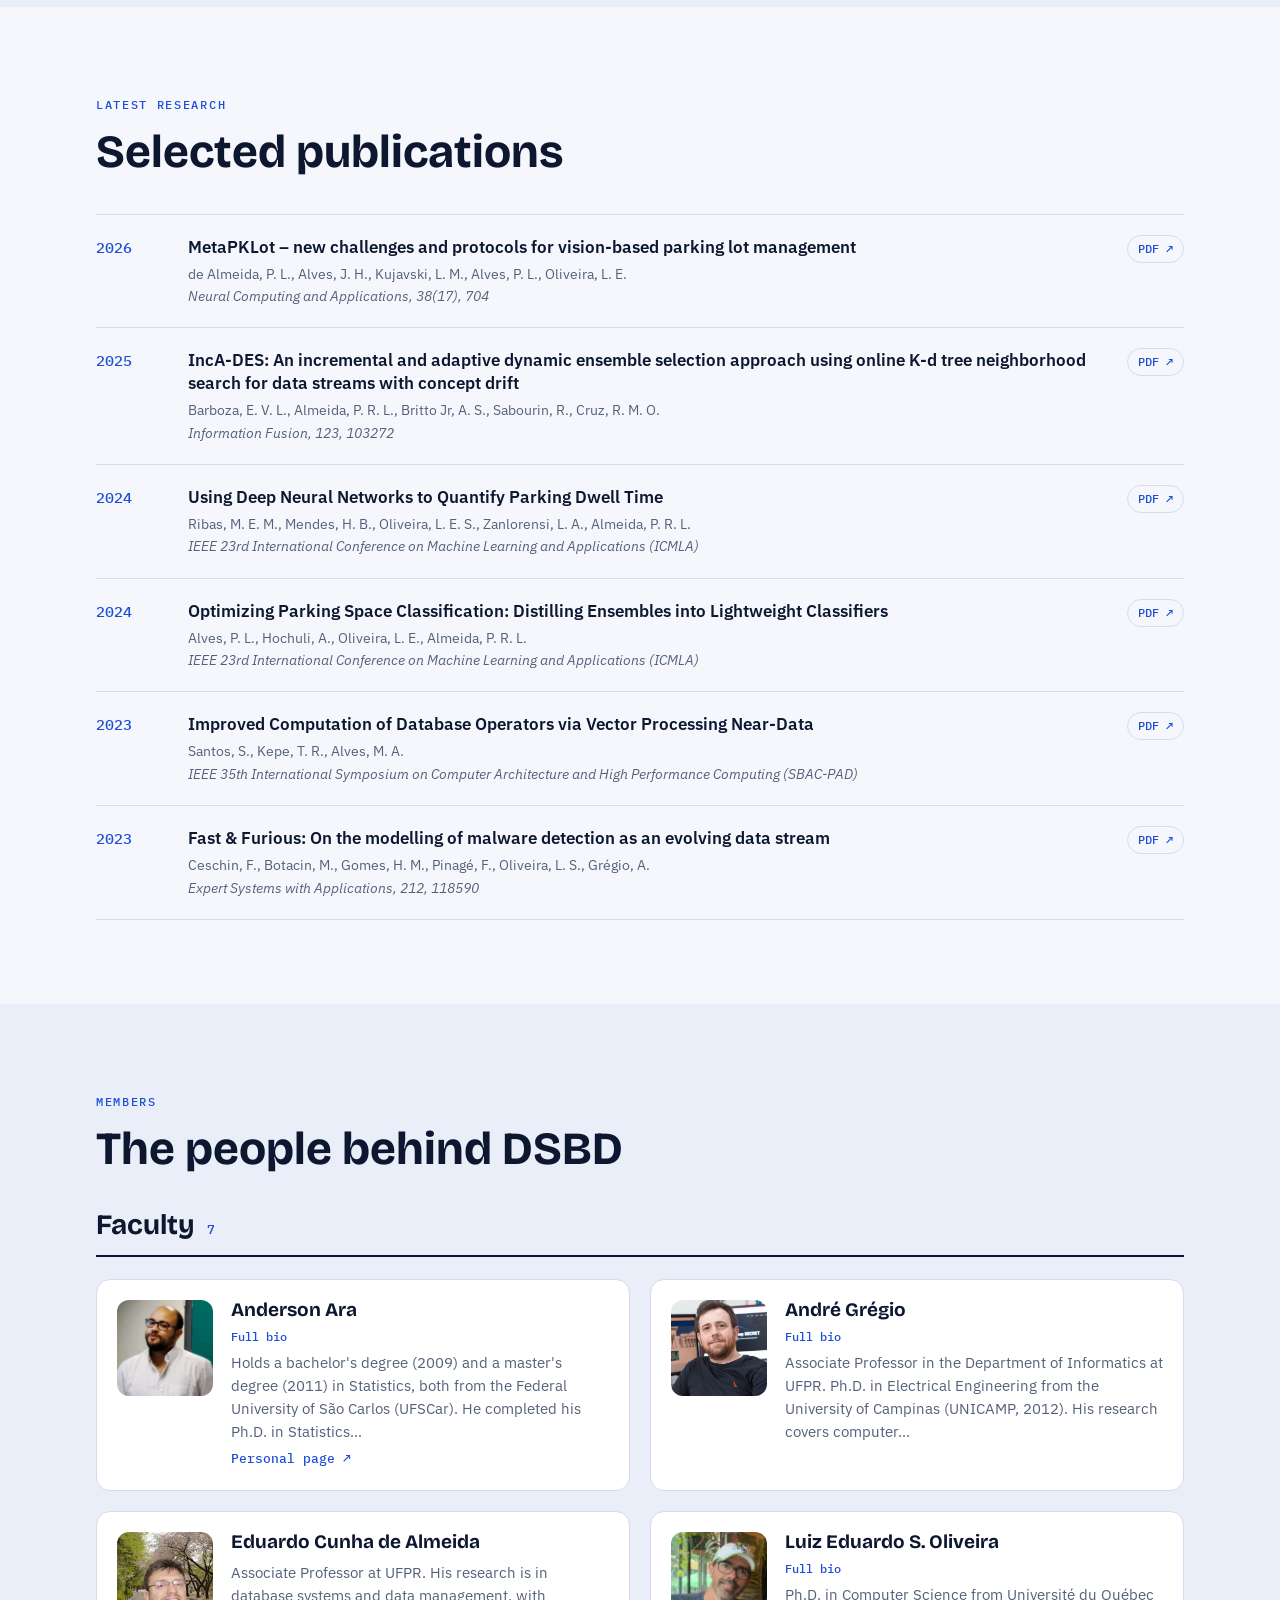
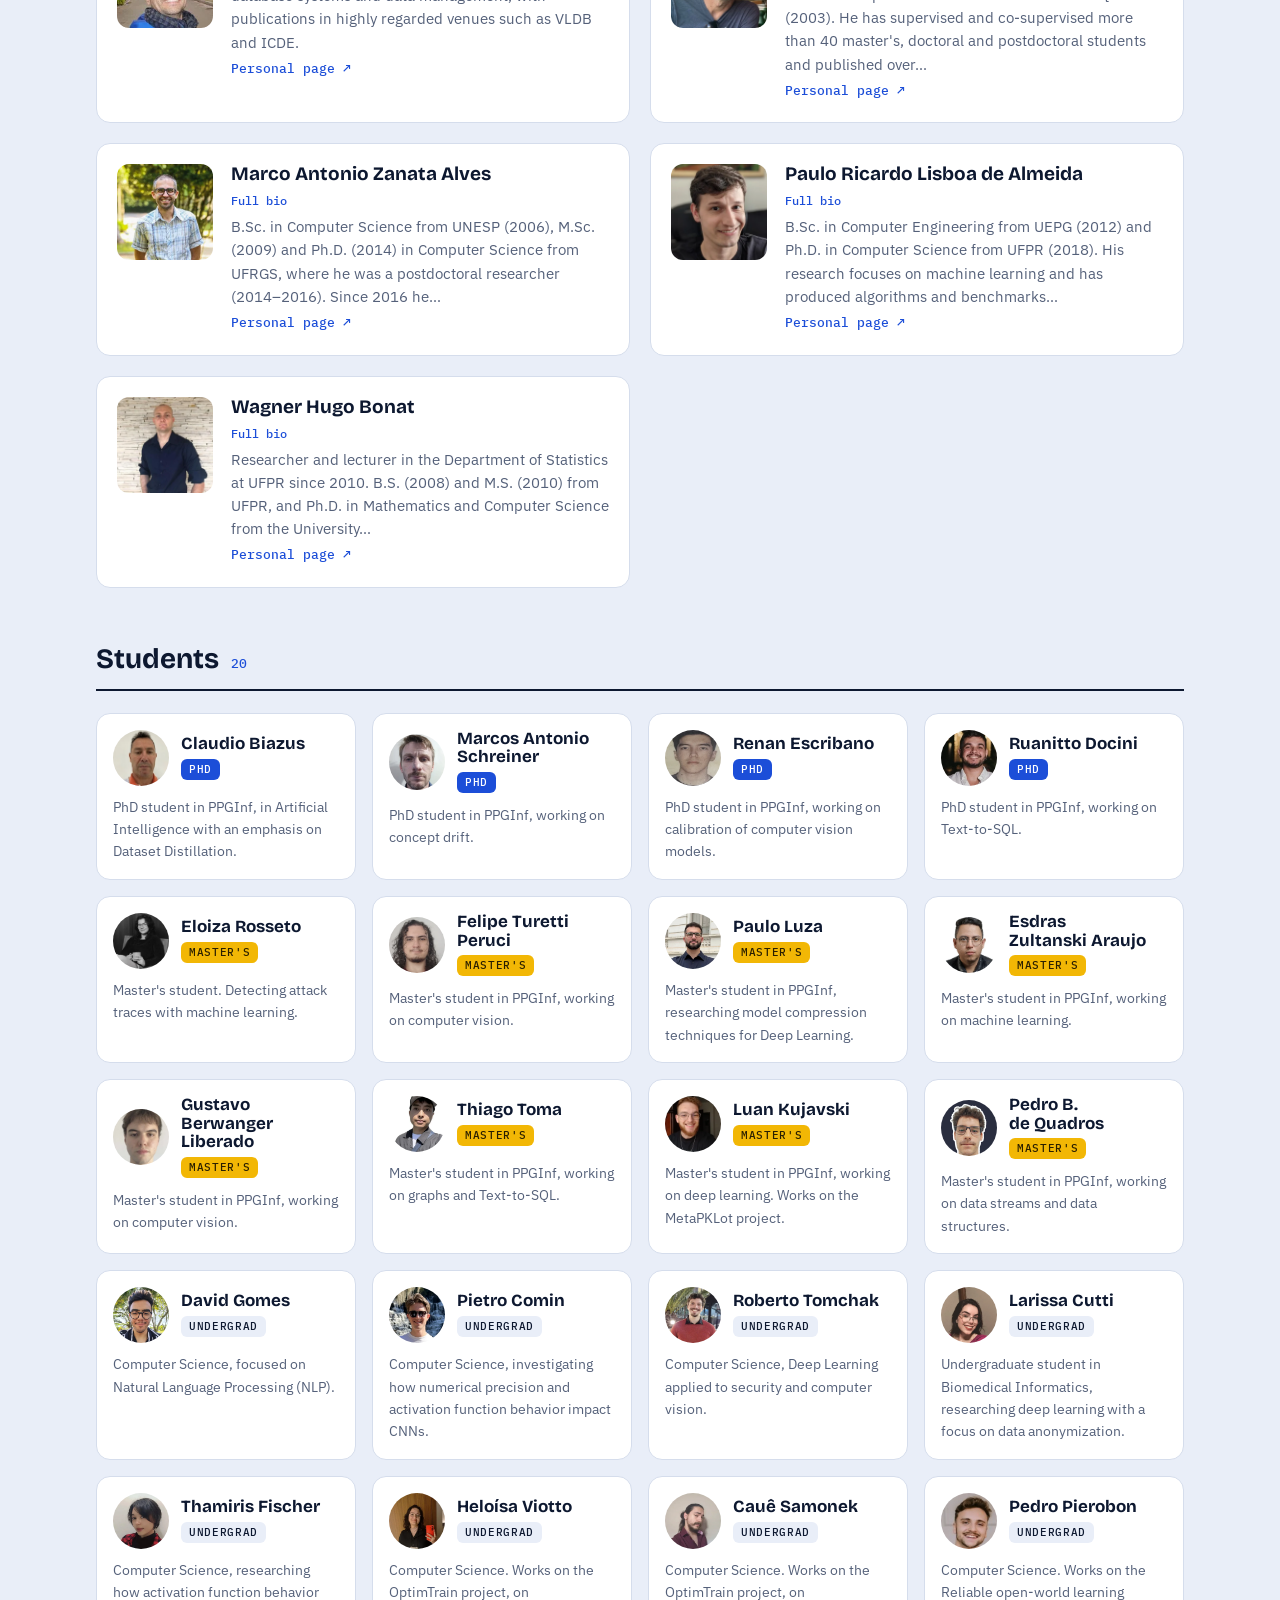
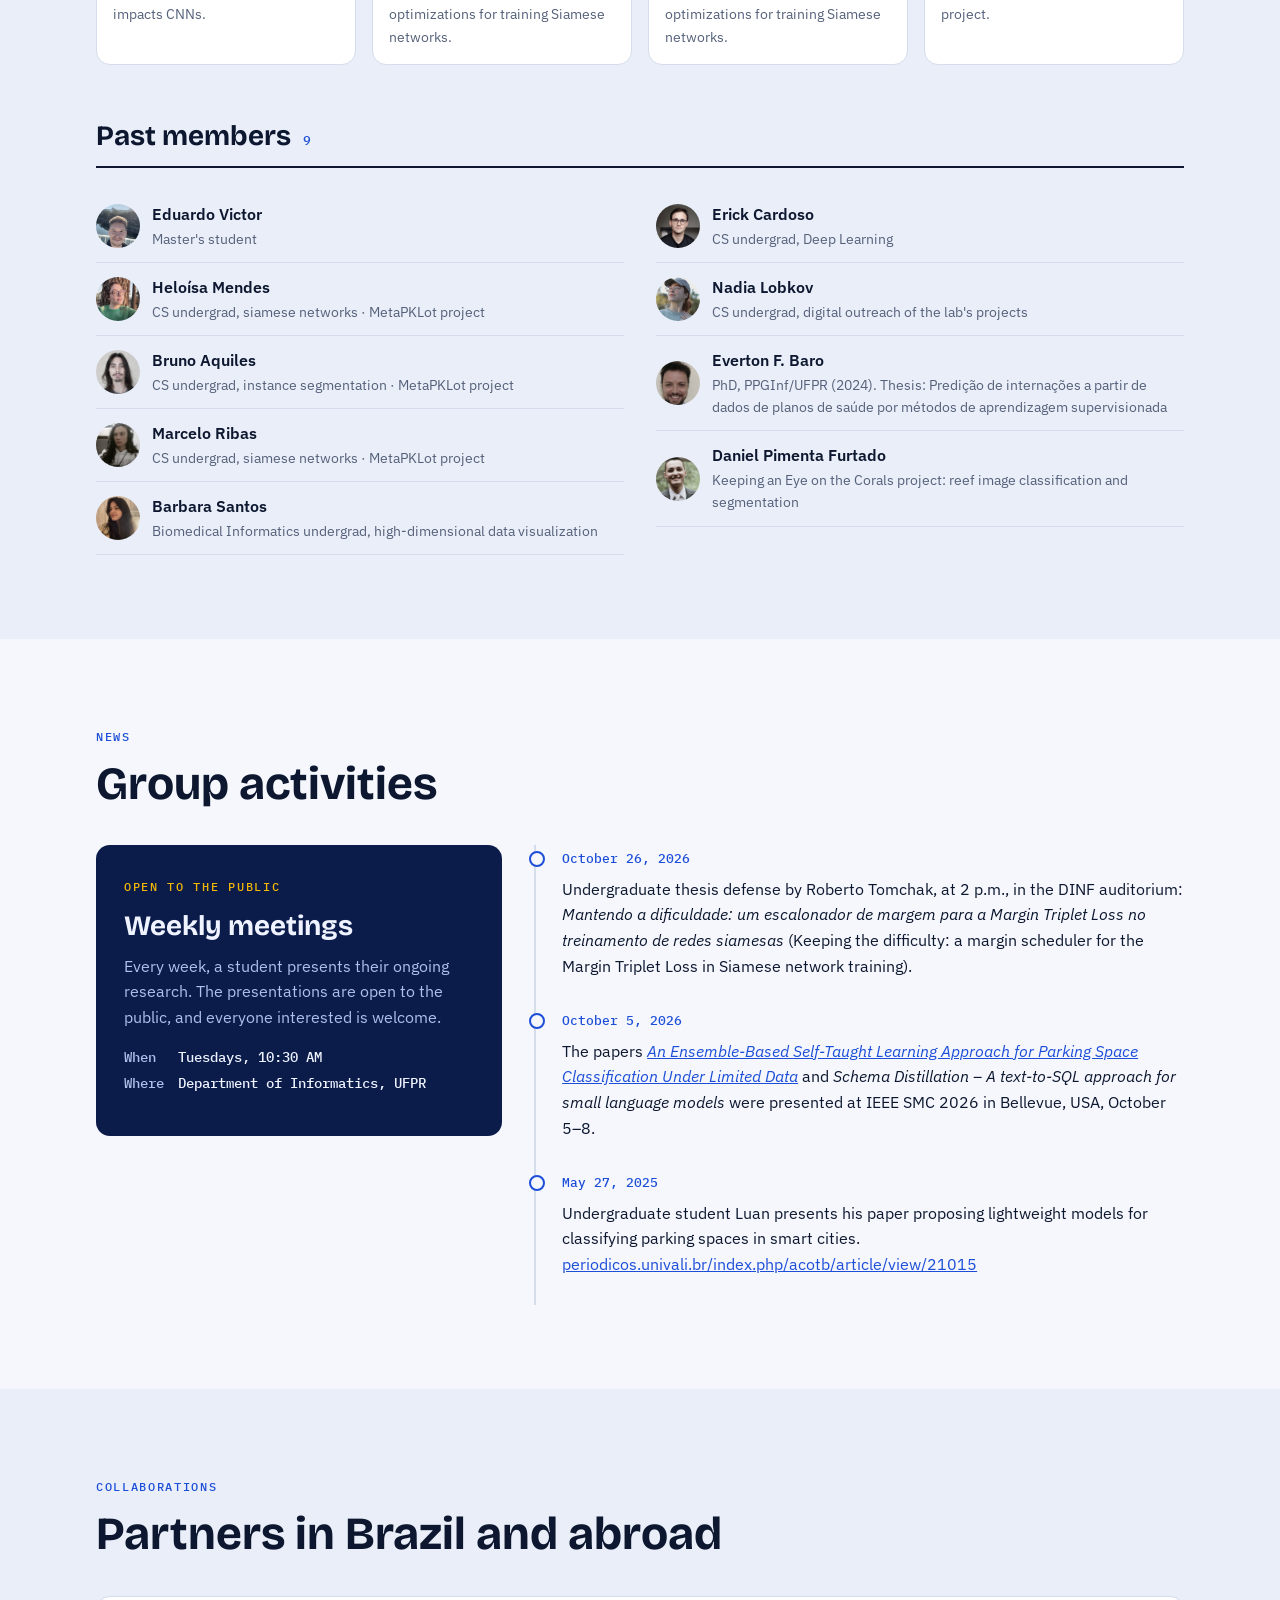
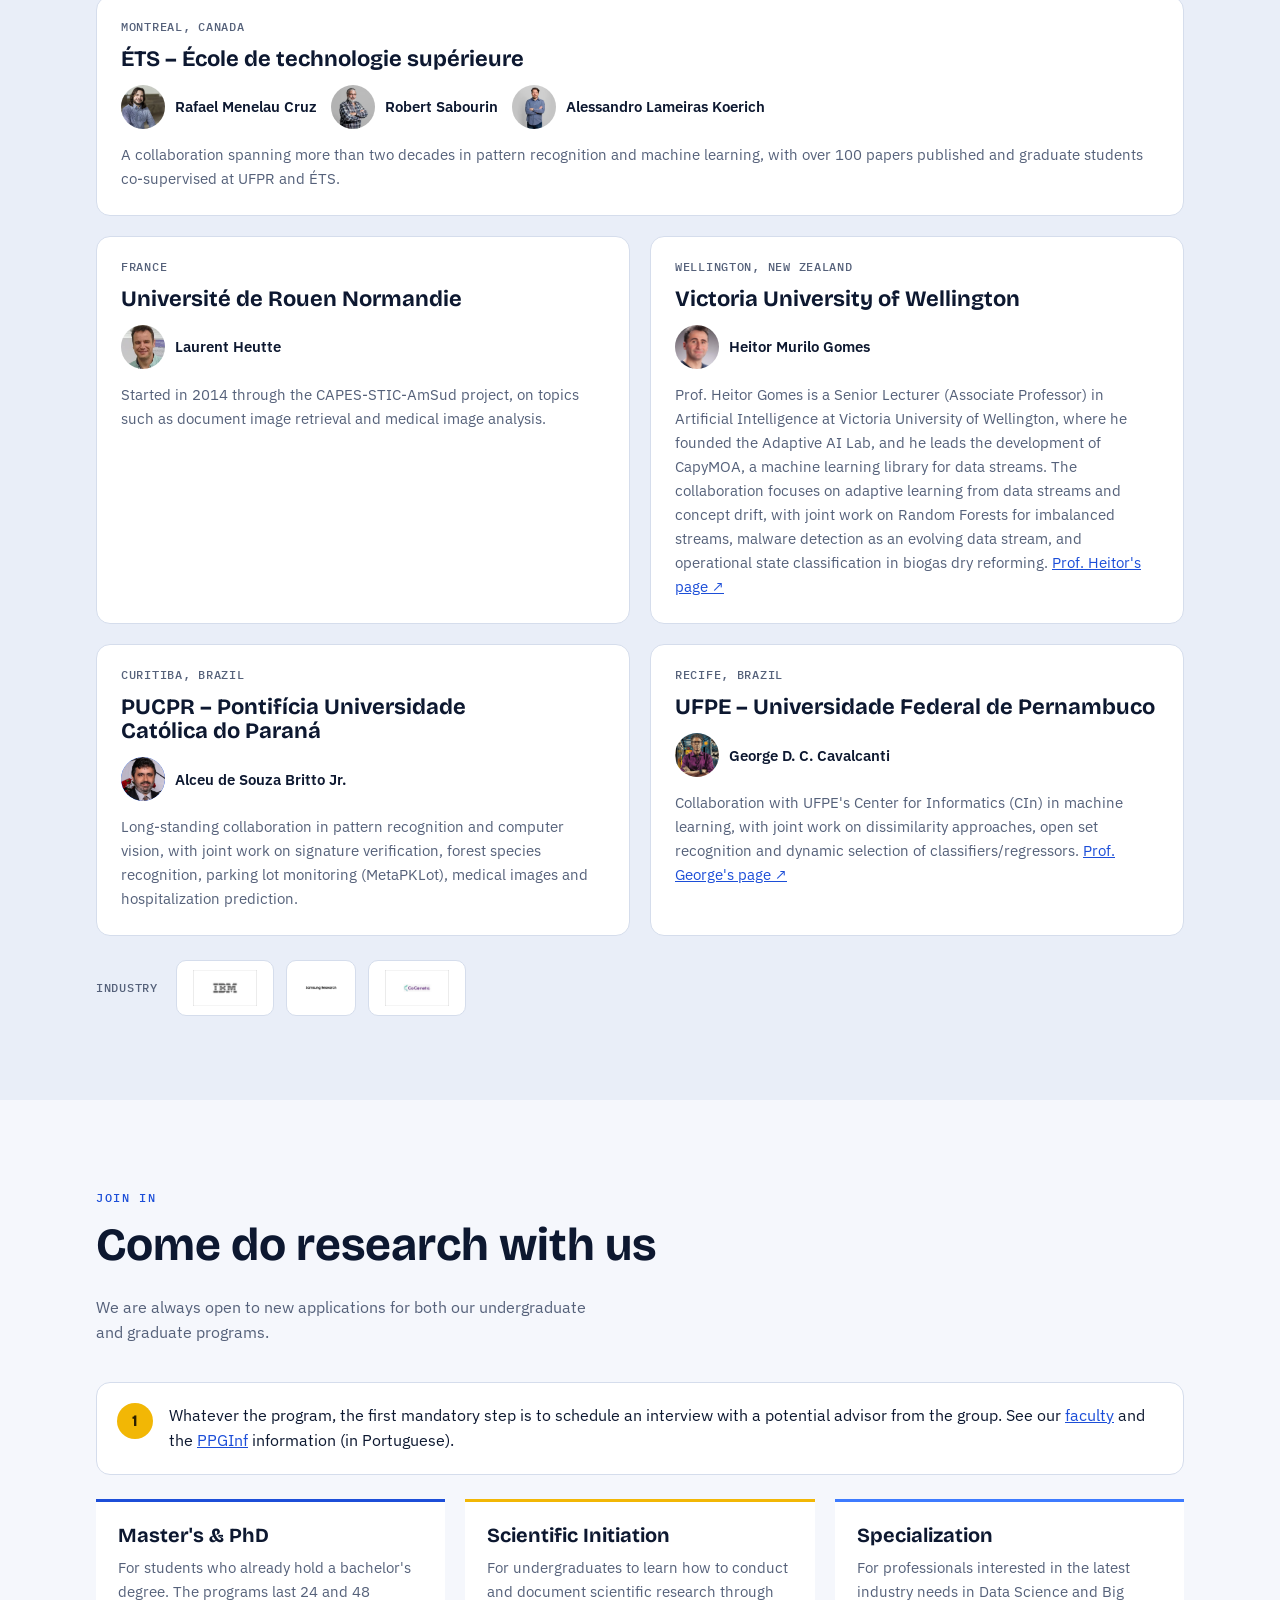
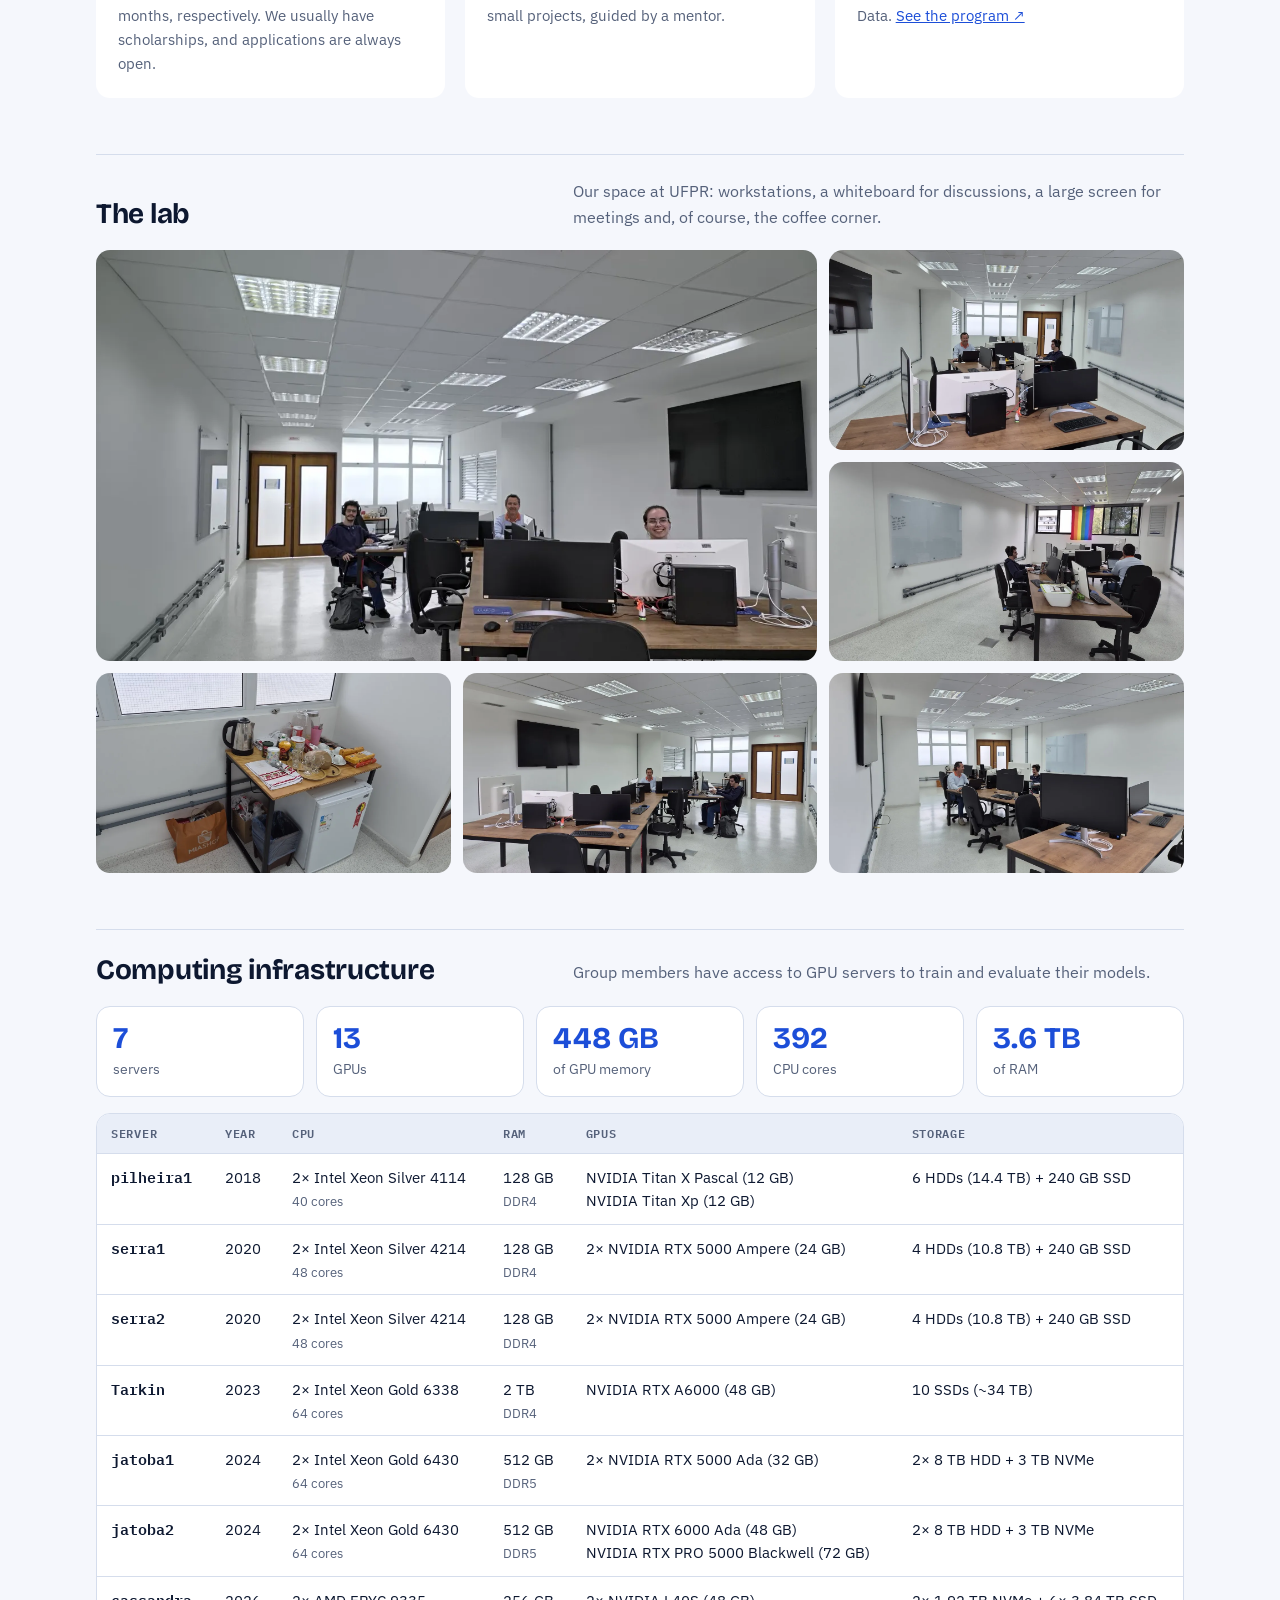
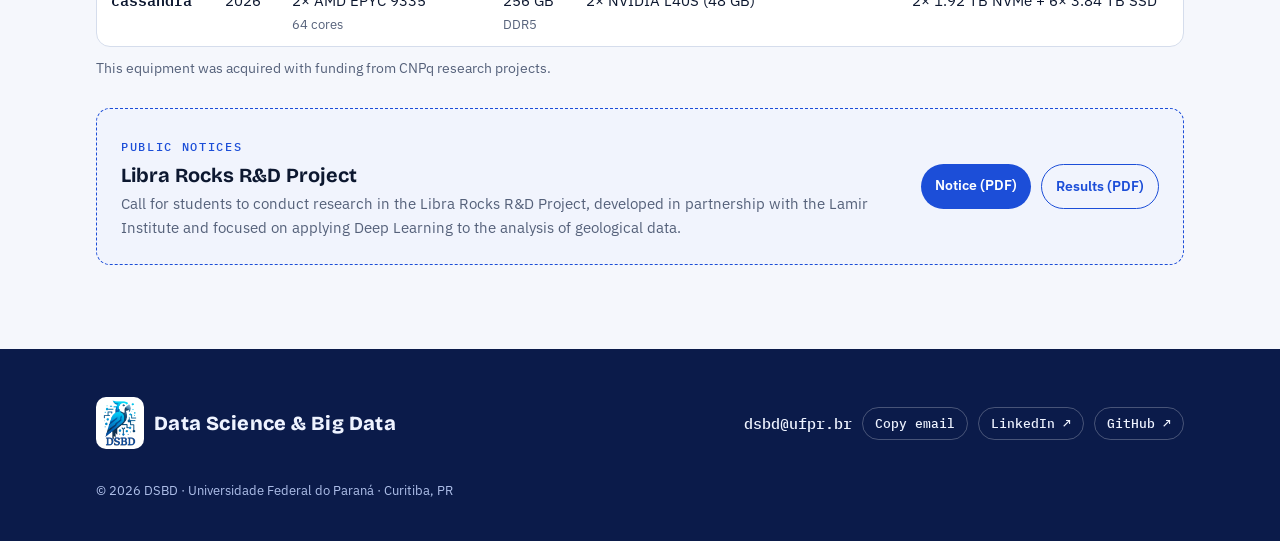
==== commit 1facbd98: "Notícia: artigos apresentados no IEEE SMC 2026 Co-Authored-By: Claude Opus 5.5 <noreply@anthropic.co" ====
--- a/index.html
+++ b/index.html
@@ -7,7 +7,7 @@
 <link rel="preconnect" href="https://fonts.googleapis.com">
 <link rel="preconnect" href="https://fonts.gstatic.com" crossorigin>
 <link rel="stylesheet" href="https://fonts.googleapis.com/css2?family=Bricolage+Grotesque:opsz,wght@12..96,500;12..96,700;12..96,800&family=IBM+Plex+Sans:wght@400;500;600&family=IBM+Plex+Mono:wght@400;500&display=swap">
-<link rel="stylesheet" href="assets/site.css?v=202610261139">
+<link rel="stylesheet" href="assets/site.css?v=202610261147">
 <title>DSBD – Data Science &amp; Big Data · UFPR</title>
 <meta name="description" content="Data Science &amp; Big Data (DSBD), laboratório de pesquisa da UFPR (DINF + DEST).">
 </head>
@@ -124,7 +124,7 @@
   <dialog class="lightbox" id="labBox"><button type="button" class="lb-close">×</button><img alt=""><p></p></dialog>
 </section>
 
-<script src="assets/content.js?v=202610261139"></script>
-<script src="assets/site.js?v=202610261139"></script>
+<script src="assets/content.js?v=202610261147"></script>
+<script src="assets/site.js?v=202610261147"></script>
 </body>
 </html>
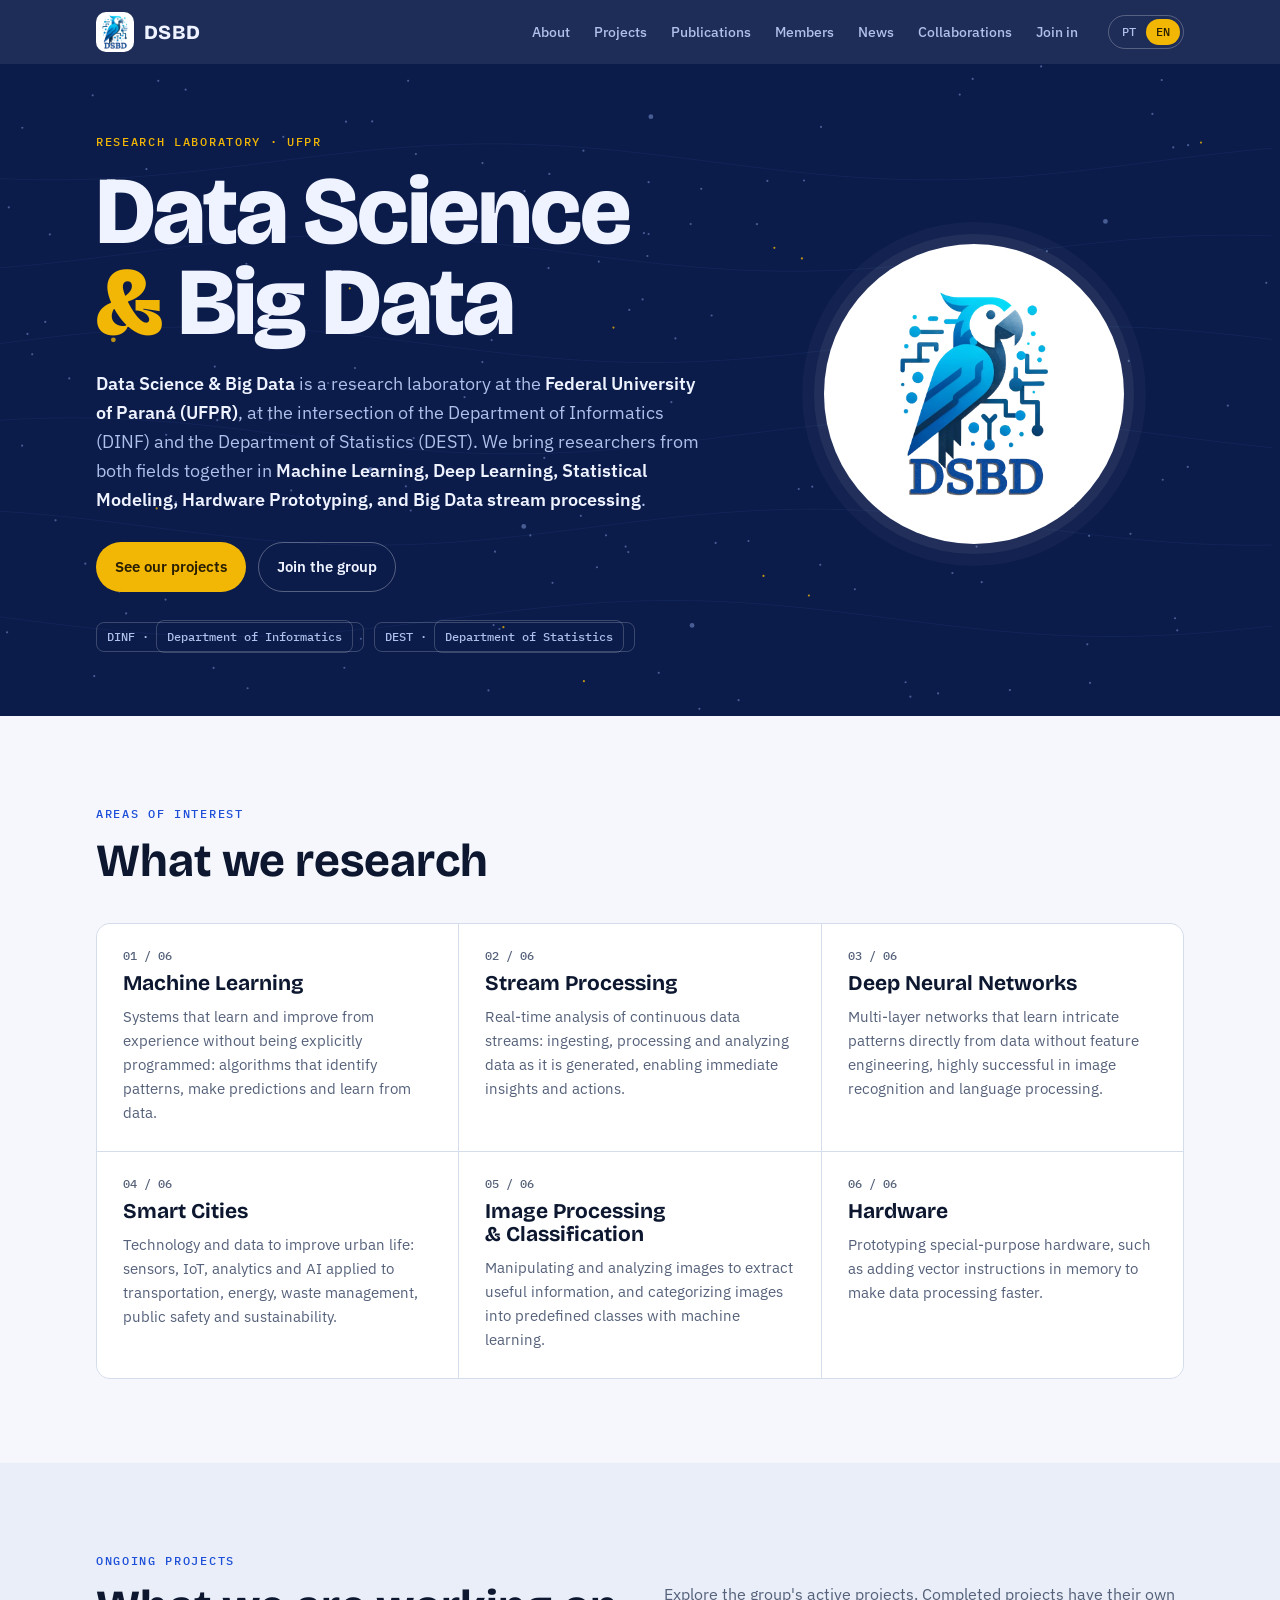
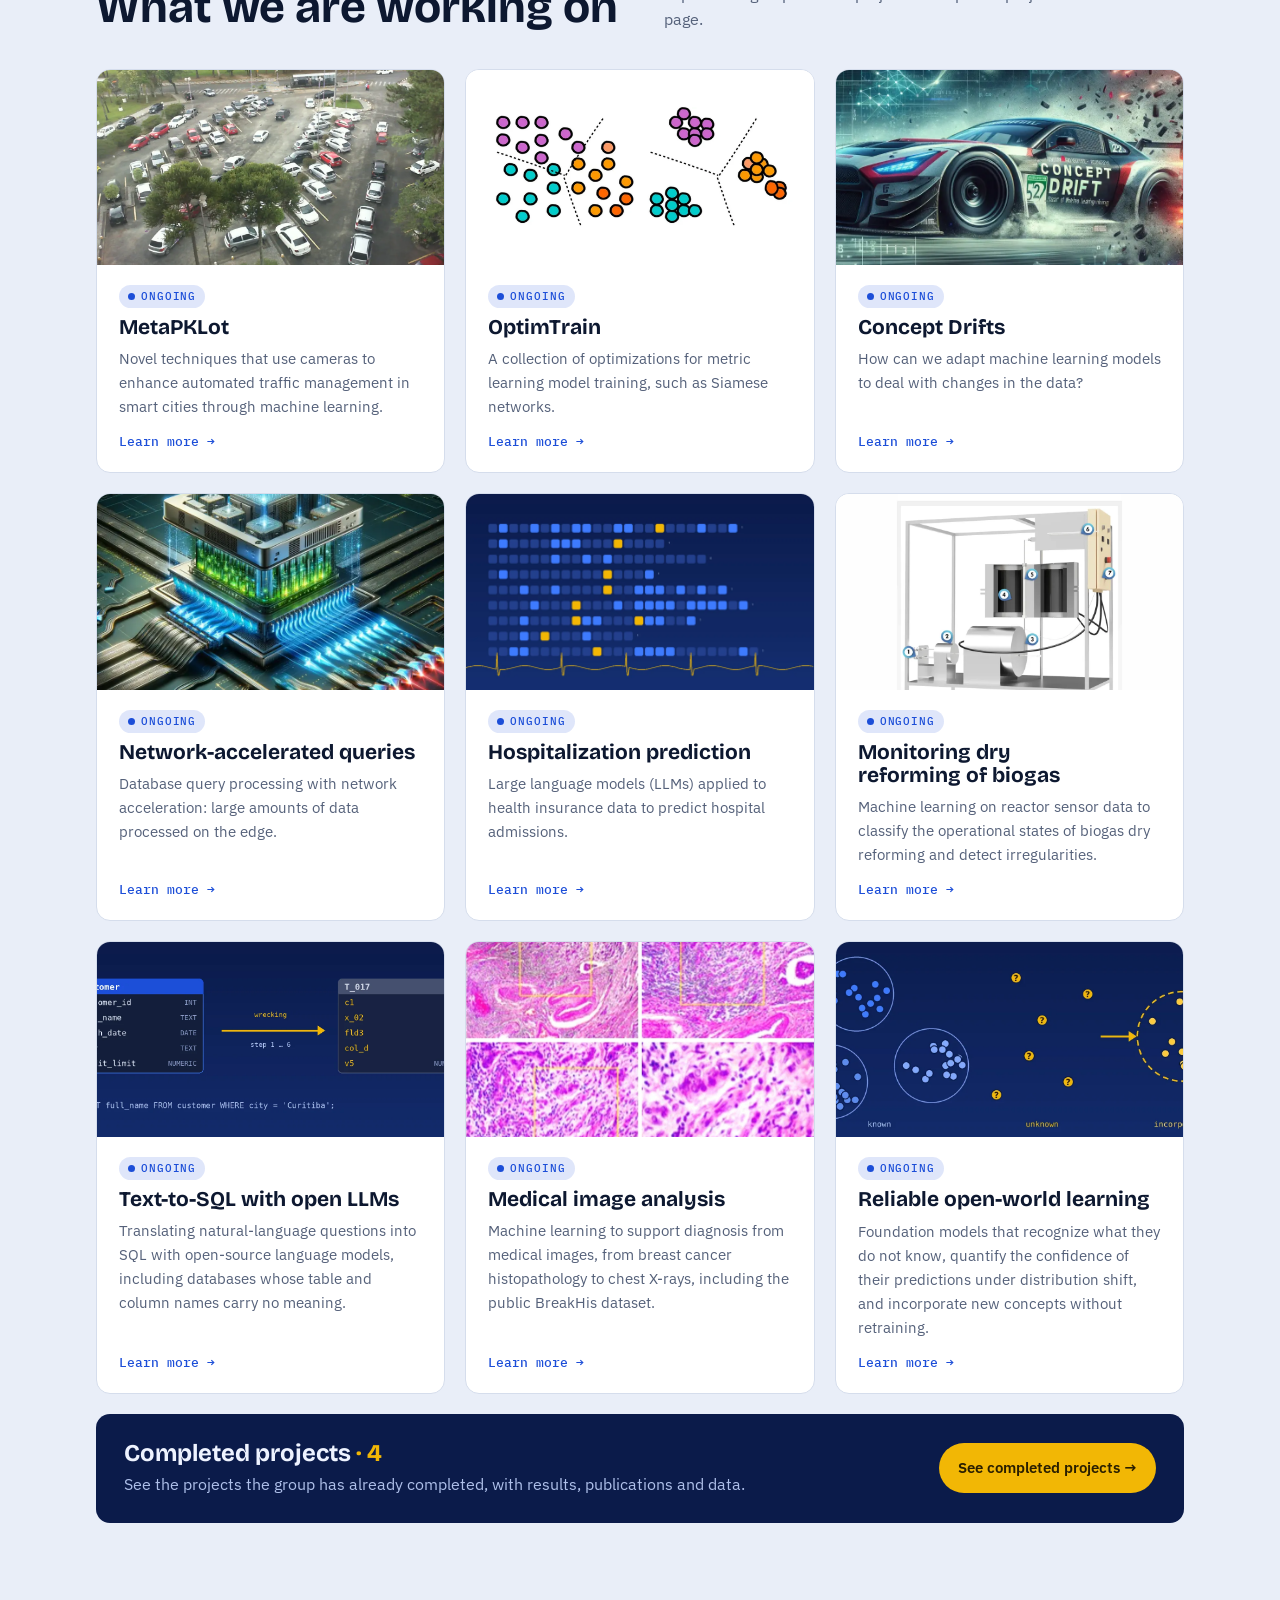
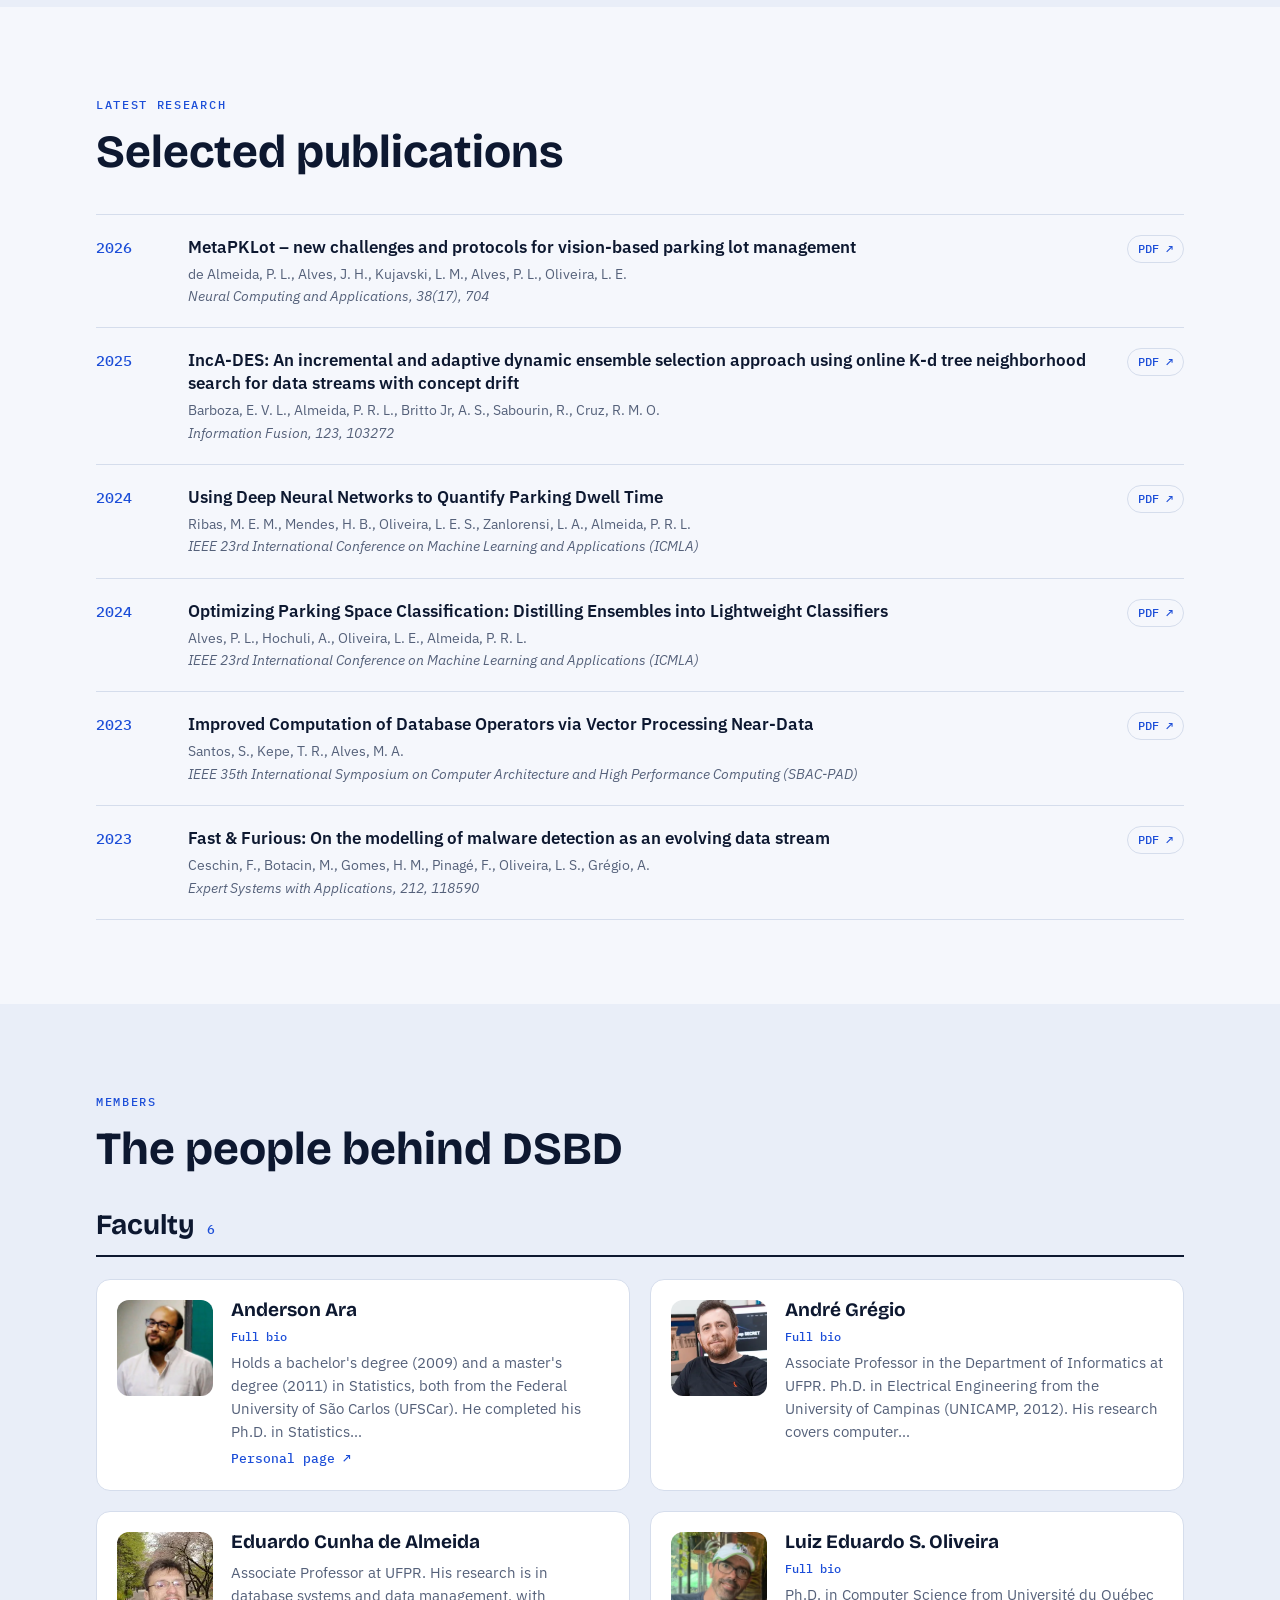
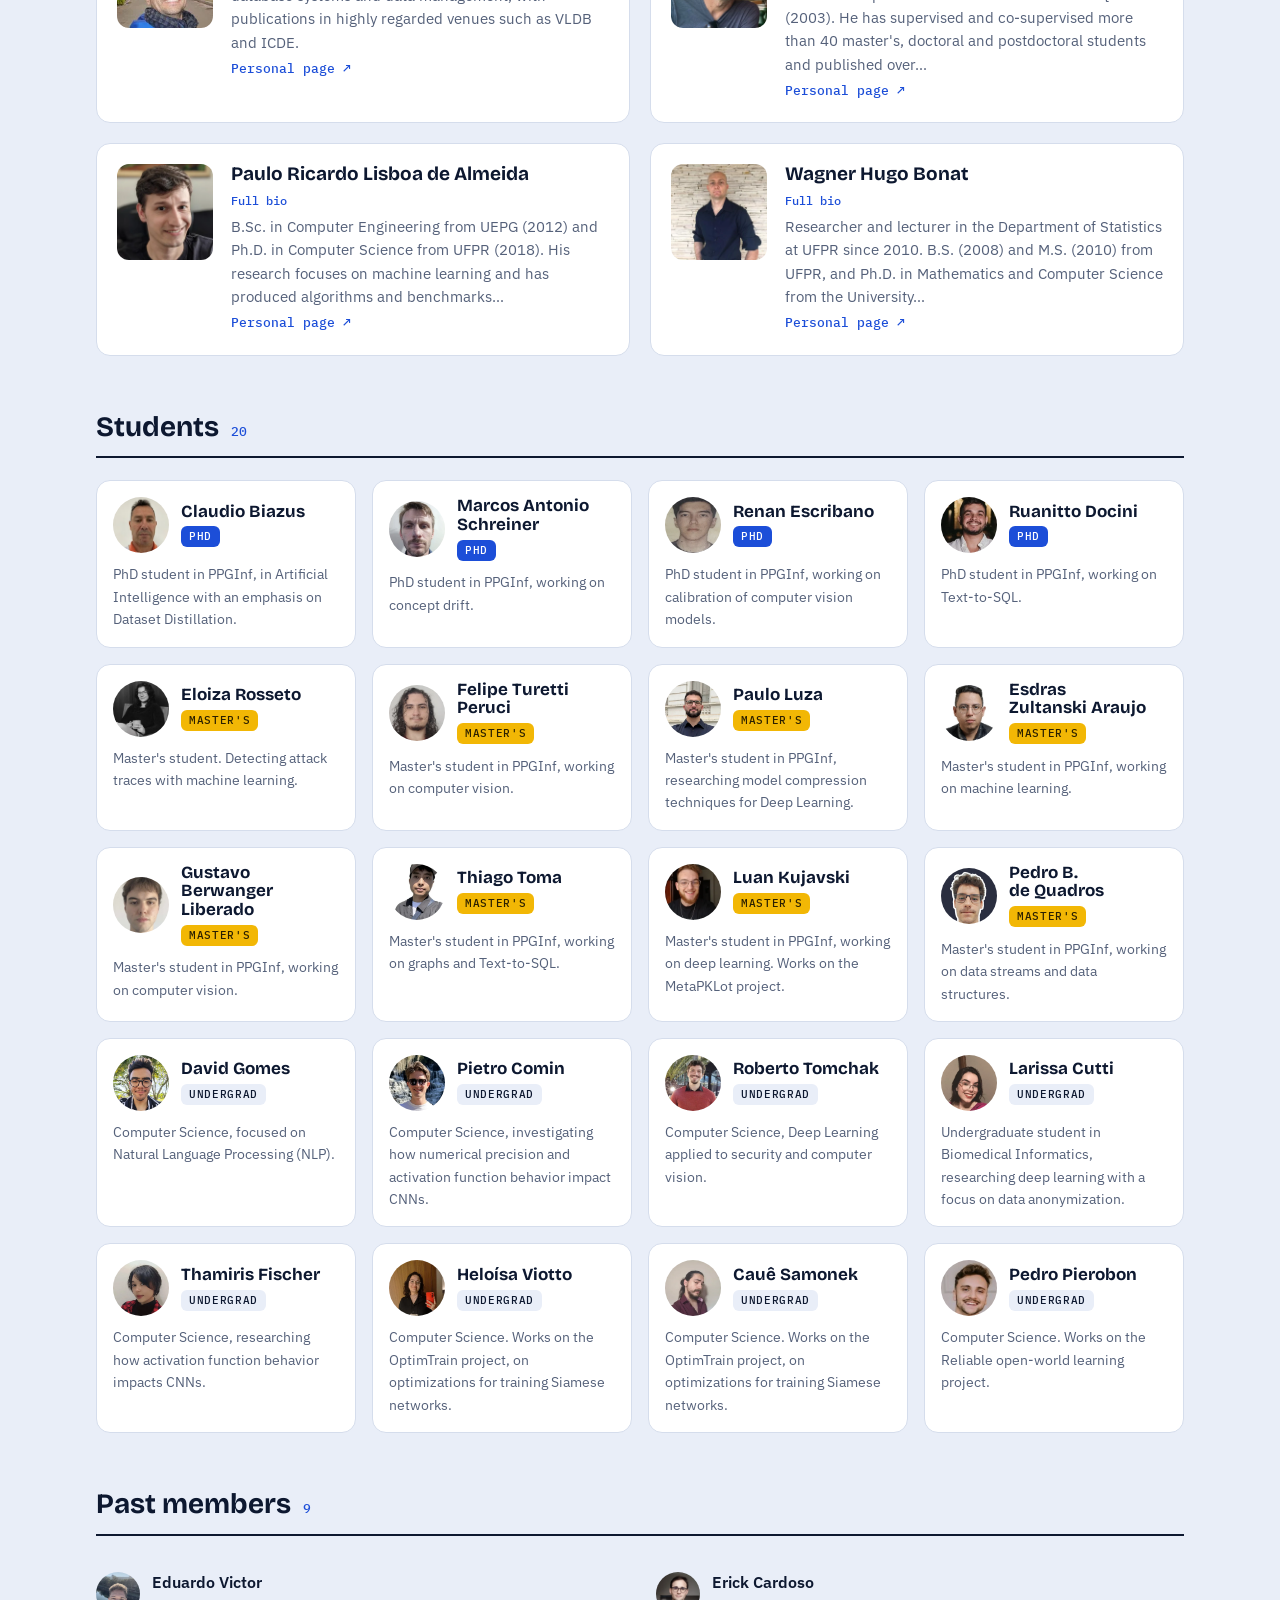
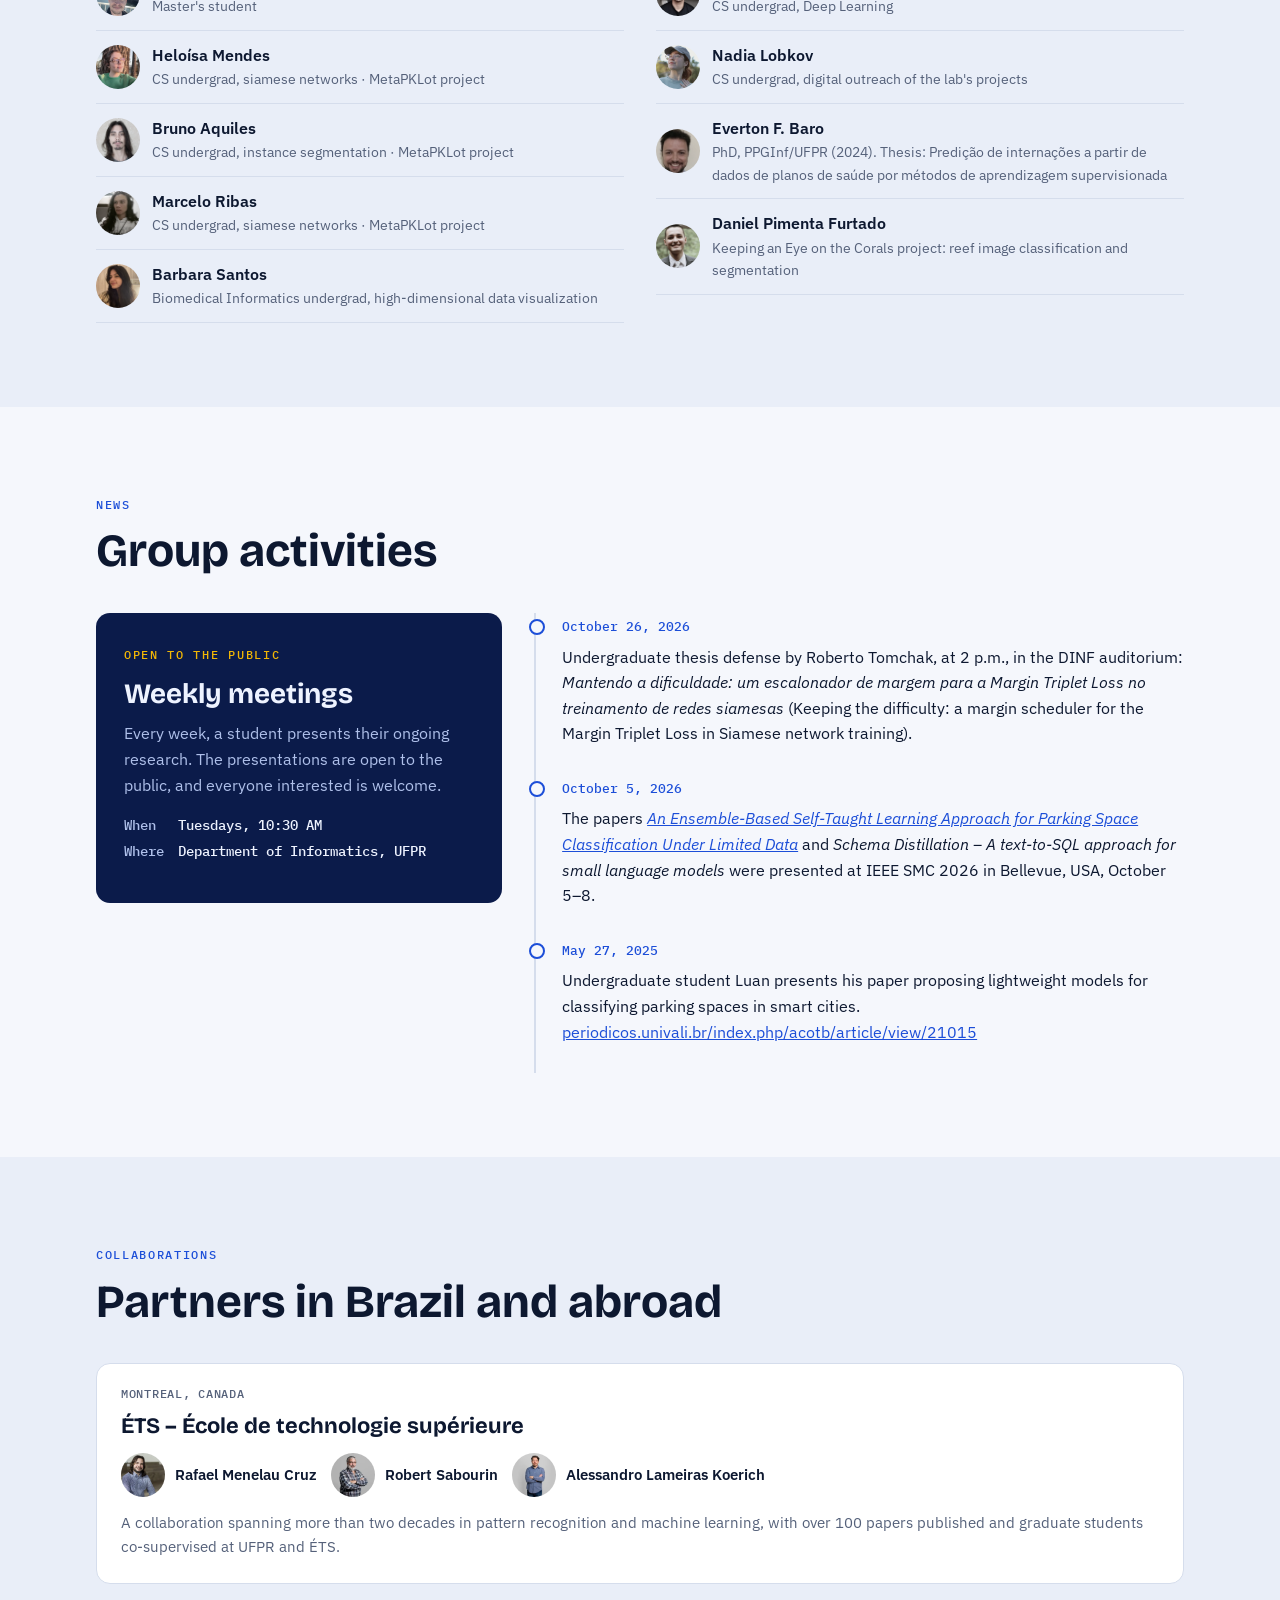
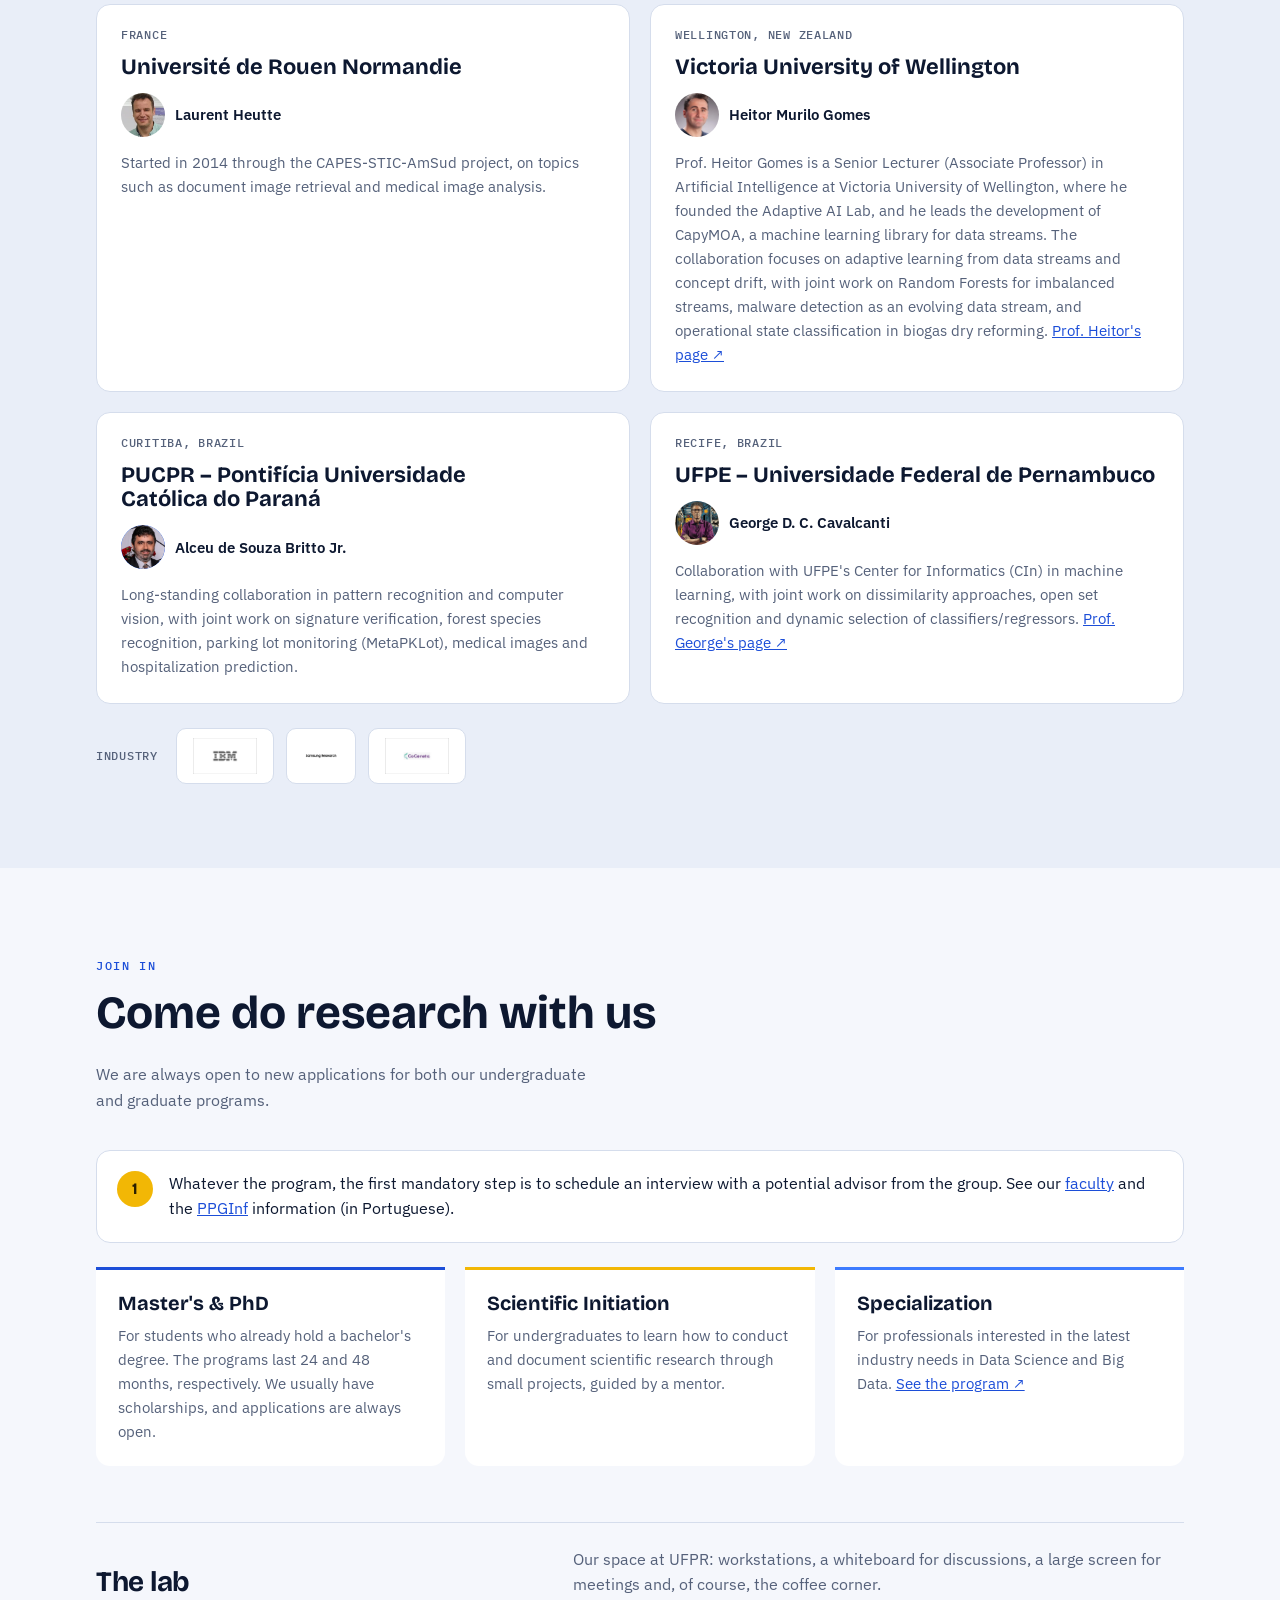
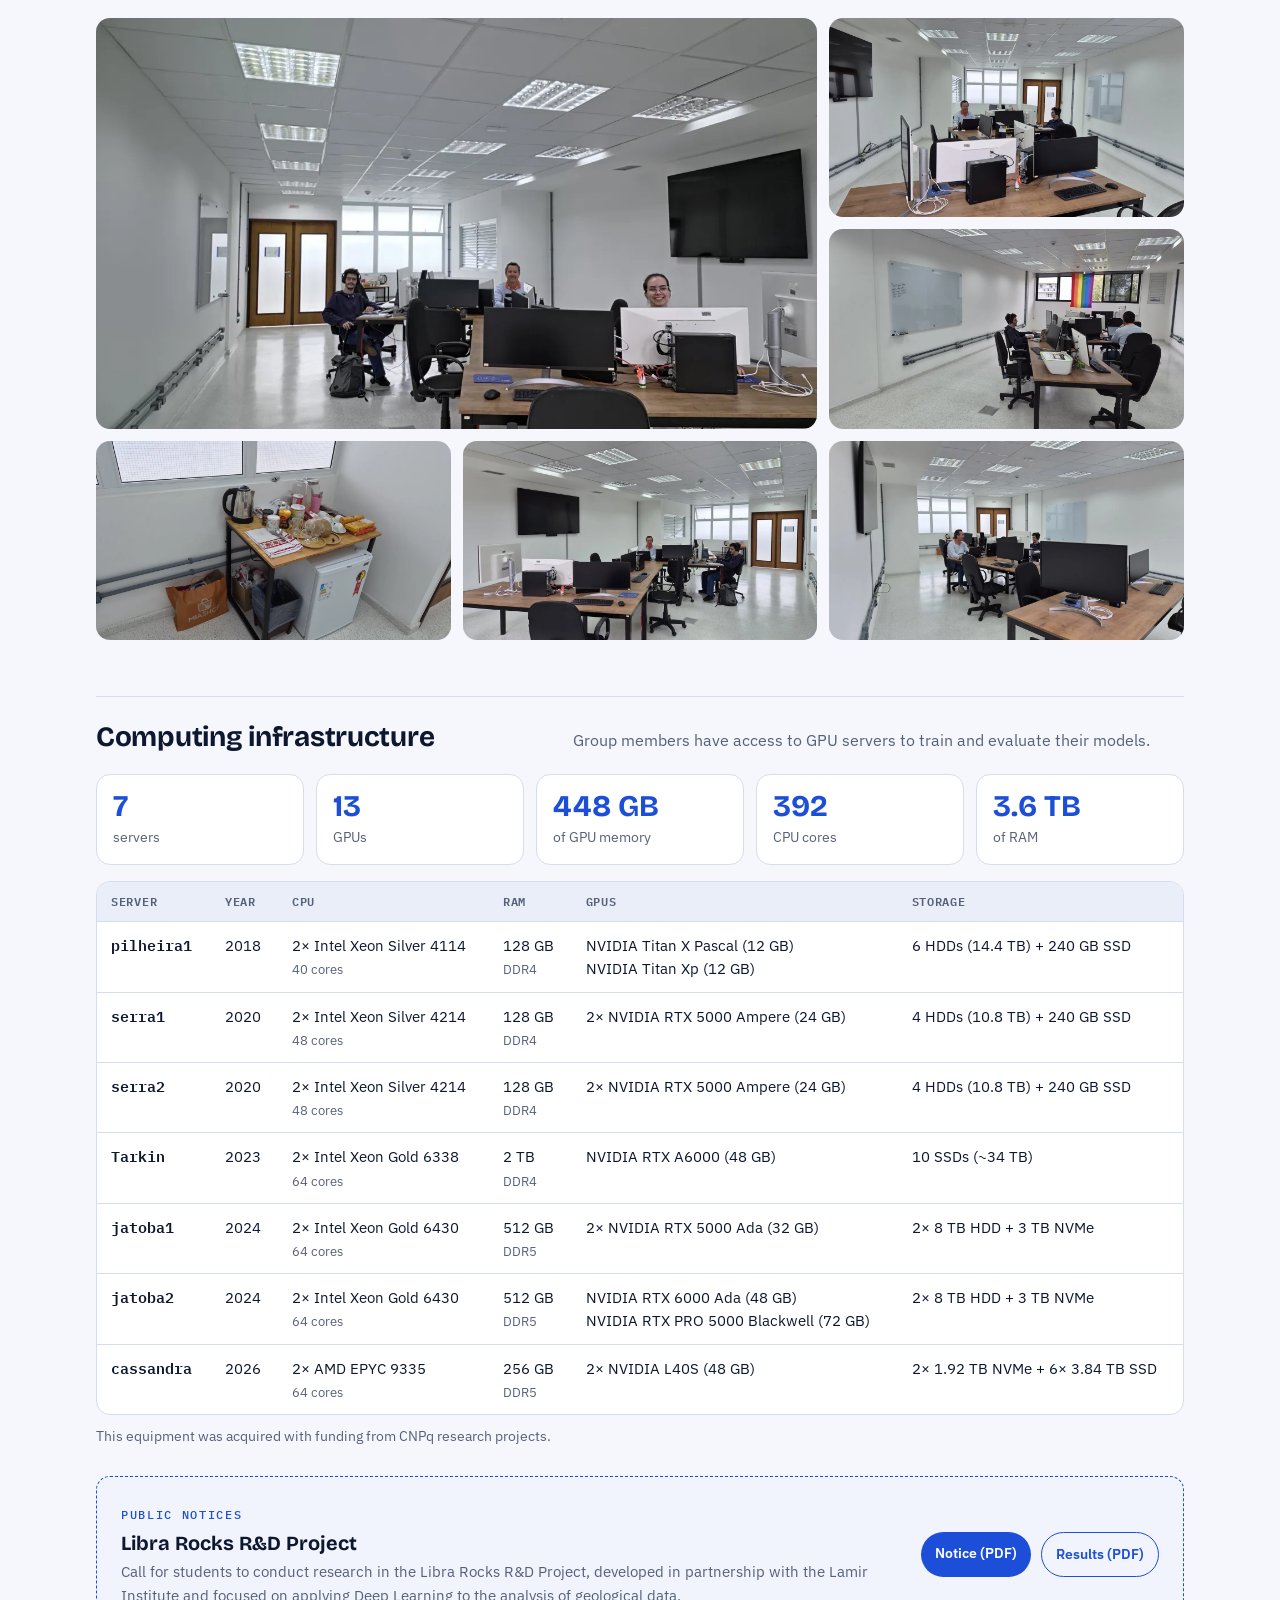
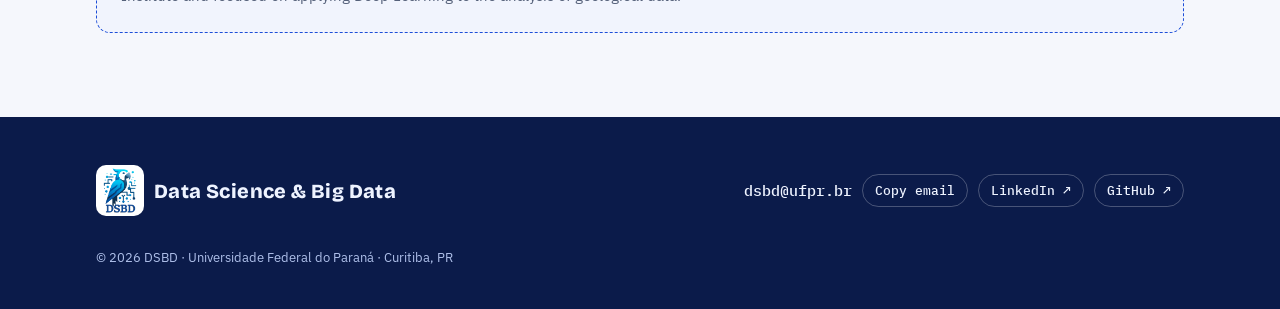
==== commit 313f252b: "Remove o Prof. Marco Zanata da lista de docentes Co-Authored-By: Claude Opus 5.5 <noreply@anthropic." ====
--- a/index.html
+++ b/index.html
@@ -7,7 +7,7 @@
 <link rel="preconnect" href="https://fonts.googleapis.com">
 <link rel="preconnect" href="https://fonts.gstatic.com" crossorigin>
 <link rel="stylesheet" href="https://fonts.googleapis.com/css2?family=Bricolage+Grotesque:opsz,wght@12..96,500;12..96,700;12..96,800&family=IBM+Plex+Sans:wght@400;500;600&family=IBM+Plex+Mono:wght@400;500&display=swap">
-<link rel="stylesheet" href="assets/site.css?v=202610261147">
+<link rel="stylesheet" href="assets/site.css?v=202611241416">
 <title>DSBD – Data Science &amp; Big Data · UFPR</title>
 <meta name="description" content="Data Science &amp; Big Data (DSBD), laboratório de pesquisa da UFPR (DINF + DEST).">
 </head>
@@ -124,7 +124,7 @@
   <dialog class="lightbox" id="labBox"><button type="button" class="lb-close">×</button><img alt=""><p></p></dialog>
 </section>
 
-<script src="assets/content.js?v=202610261147"></script>
-<script src="assets/site.js?v=202610261147"></script>
+<script src="assets/content.js?v=202611241416"></script>
+<script src="assets/site.js?v=202611241416"></script>
 </body>
 </html>
